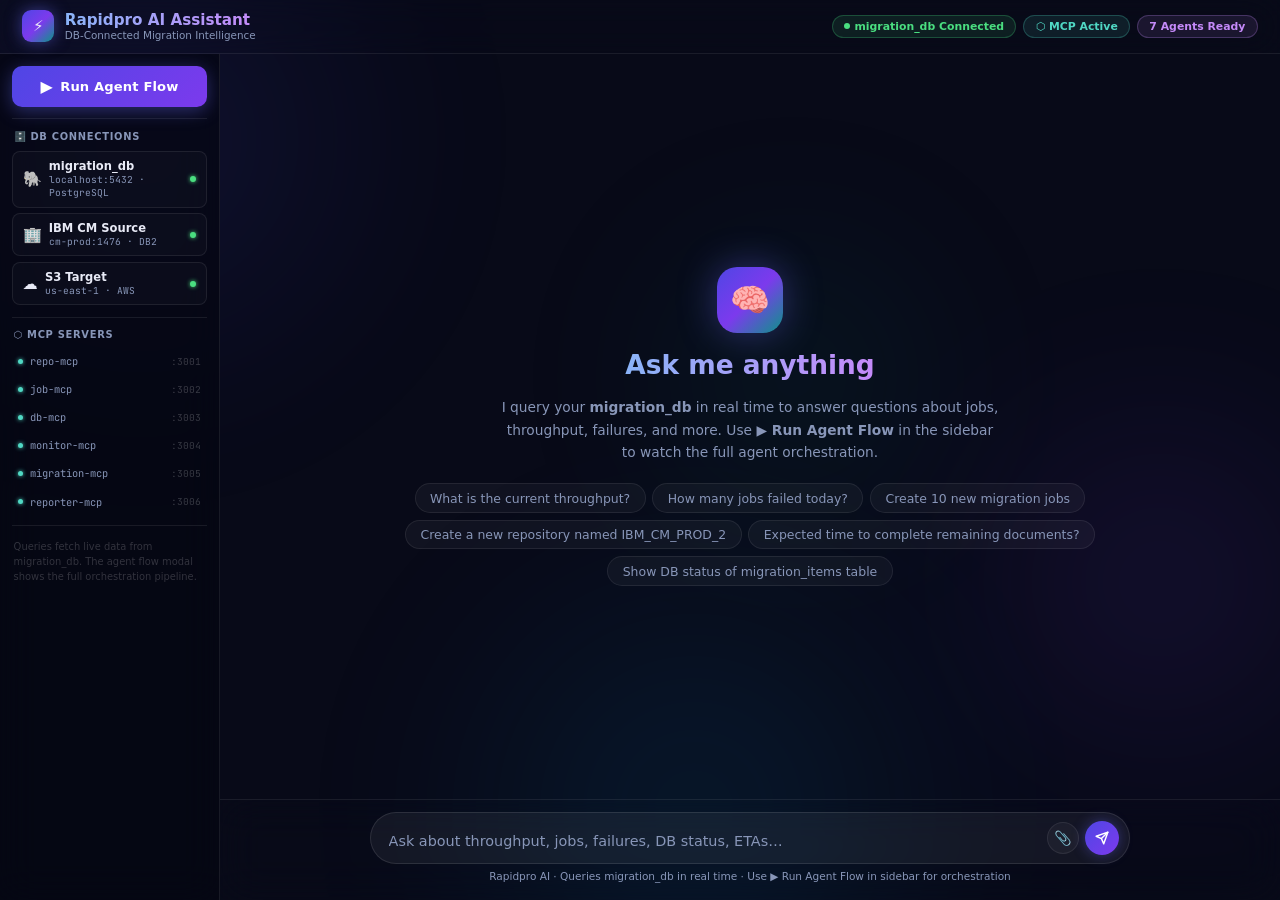
==== index.html @ aeaed46b "Initial commit: Rapidpro AI Agent UI" ====
<!DOCTYPE html>
<html lang="en">
<head>
  <meta charset="UTF-8">
  <meta name="viewport" content="width=device-width, initial-scale=1.0">
  <title>Rapidpro AI — Migration Assistant</title>
  <link rel="stylesheet" href="style.css">
</head>
<body>

<!-- Aurora -->
<div class="aurora">
  <div class="orb o1"></div><div class="orb o2"></div>
  <div class="orb o3"></div><div class="orb o4"></div>
</div>

<!-- ══ AGENT FLOW MODAL ════════════════════════════════════════ -->
<div class="modal-overlay" id="modal">
  <div class="modal">

    <!-- Modal header -->
    <div class="modal-hdr">
      <div class="modal-title">
        <div class="modal-title-gem">🕸️</div>
        Agent Orchestration Flow
        <span style="font-size:.7rem;color:var(--muted);font-weight:400">— Graphical Multi-Agent Execution</span>
      </div>
      <div class="modal-hdr-right">
        <button class="modal-run-btn" id="modal-run-btn" onclick="startAgentFlow()">
          ▶ Start Flow
        </button>
        <button class="modal-close" onclick="closeModal()">✕</button>
      </div>
    </div>

    <!-- Agent status pills -->
    <div class="modal-agents-row" id="agent-pills">
      <div class="agent-pill" id="pill-orchestrator"><div class="agent-pill-dot"></div>🧠 Orchestrator</div>
      <div class="agent-pill" id="pill-discovery"><div class="agent-pill-dot"></div>🔍 Discovery</div>
      <div class="agent-pill" id="pill-mapper"><div class="agent-pill-dot"></div>🗺️ Mapper</div>
      <div class="agent-pill" id="pill-tuning"><div class="agent-pill-dot"></div>⚡ Tuner</div>
      <div class="agent-pill" id="pill-provisioner"><div class="agent-pill-dot"></div>🚀 Provisioner</div>
      <div class="agent-pill" id="pill-watchdog"><div class="agent-pill-dot"></div>🛡️ Watchdog</div>
      <div class="agent-pill" id="pill-reporter"><div class="agent-pill-dot"></div>✉️ Reporter</div>
    </div>

    <!-- Modal body: graph + log -->
    <div class="modal-body">

      <!-- SVG Graph -->
      <div class="flow-graph">
        <svg class="graph-svg" viewBox="0 0 520 360" preserveAspectRatio="xMidYMid meet">
          <defs>
            <pattern id="g" width="22" height="22" patternUnits="userSpaceOnUse">
              <circle cx="11" cy="11" r=".7" fill="rgba(255,255,255,.05)"/>
            </pattern>
          </defs>
          <rect width="520" height="360" fill="url(#g)"/>

          <!-- Edges from center orchestrator (260,175) -->
          <line id="ge-discovery"   class="ge" x1="260" y1="175" x2="130" y2="75"/>
          <line id="ge-mapper"      class="ge" x1="260" y1="175" x2="260" y2="60"/>
          <line id="ge-tuning"      class="ge" x1="260" y1="175" x2="390" y2="75"/>
          <line id="ge-provisioner" class="ge" x1="260" y1="175" x2="420" y2="190"/>
          <line id="ge-watchdog"    class="ge" x1="260" y1="175" x2="355" y2="295"/>
          <line id="ge-reporter"    class="ge" x1="260" y1="175" x2="165" y2="295"/>
          <line id="ge-db"          class="ge" x1="260" y1="175" x2="100"  y2="190"/>

          <!-- Discovery (130,75) -->
          <g id="gn-discovery" class="gn" style="--nc:#14b8a6" transform="translate(130,75)">
            <circle r="32" fill="#0a0c20" stroke="rgba(20,184,166,.3)" stroke-width="1.5"/>
            <text text-anchor="middle" dominant-baseline="middle" y="1" font-size="18">🔍</text>
            <text text-anchor="middle" y="21" font-size="9" fill="rgba(20,184,166,.85)" font-family="'Google Sans'">Discovery</text>
          </g>

          <!-- Mapper (260,60) -->
          <g id="gn-mapper" class="gn" style="--nc:#8b5cf6" transform="translate(260,60)">
            <circle r="32" fill="#0a0c20" stroke="rgba(139,92,246,.3)" stroke-width="1.5"/>
            <text text-anchor="middle" dominant-baseline="middle" y="1" font-size="18">🗺️</text>
            <text text-anchor="middle" y="21" font-size="9" fill="rgba(139,92,246,.85)" font-family="'Google Sans'">Mapper</text>
          </g>

          <!-- Tuner (390,75) -->
          <g id="gn-tuning" class="gn" style="--nc:#f59e0b" transform="translate(390,75)">
            <circle r="32" fill="#0a0c20" stroke="rgba(245,158,11,.3)" stroke-width="1.5"/>
            <text text-anchor="middle" dominant-baseline="middle" y="1" font-size="18">⚡</text>
            <text text-anchor="middle" y="21" font-size="9" fill="rgba(245,158,11,.85)" font-family="'Google Sans'">Tuner</text>
          </g>

          <!-- Provisioner (420,190) -->
          <g id="gn-provisioner" class="gn" style="--nc:#3b82f6" transform="translate(420,190)">
            <circle r="32" fill="#0a0c20" stroke="rgba(59,130,246,.3)" stroke-width="1.5"/>
            <text text-anchor="middle" dominant-baseline="middle" y="1" font-size="18">🚀</text>
            <text text-anchor="middle" y="21" font-size="9" fill="rgba(59,130,246,.85)" font-family="'Google Sans'">Provisioner</text>
          </g>

          <!-- Watchdog (355,295) -->
          <g id="gn-watchdog" class="gn" style="--nc:#ef4444" transform="translate(355,295)">
            <circle r="32" fill="#0a0c20" stroke="rgba(239,68,68,.3)" stroke-width="1.5"/>
            <text text-anchor="middle" dominant-baseline="middle" y="1" font-size="18">🛡️</text>
            <text text-anchor="middle" y="21" font-size="9" fill="rgba(239,68,68,.85)" font-family="'Google Sans'">Watchdog</text>
          </g>

          <!-- Reporter (165,295) -->
          <g id="gn-reporter" class="gn" style="--nc:#10b981" transform="translate(165,295)">
            <circle r="32" fill="#0a0c20" stroke="rgba(16,185,129,.3)" stroke-width="1.5"/>
            <text text-anchor="middle" dominant-baseline="middle" y="1" font-size="18">✉️</text>
            <text text-anchor="middle" y="21" font-size="9" fill="rgba(16,185,129,.85)" font-family="'Google Sans'">Reporter</text>
          </g>

          <!-- DB (100,190) -->
          <g id="gn-db" class="gn" style="--nc:#8ab4f8" transform="translate(100,190)">
            <circle r="32" fill="#0a0c20" stroke="rgba(138,180,248,.3)" stroke-width="1.5"/>
            <text text-anchor="middle" dominant-baseline="middle" y="1" font-size="18">🗄️</text>
            <text text-anchor="middle" y="21" font-size="9" fill="rgba(138,180,248,.85)" font-family="'Google Sans'">DB Agent</text>
          </g>

          <!-- ORCHESTRATOR CENTER (260,175) -->
          <g id="gn-orchestrator" class="gn" style="--nc:#a78bfa" transform="translate(260,175)">
            <circle r="44" fill="#0a0c20" stroke="rgba(167,139,250,.55)" stroke-width="2"/>
            <text text-anchor="middle" dominant-baseline="middle" y="3" font-size="26">🧠</text>
            <text text-anchor="middle" y="30" font-size="9.5" fill="rgba(167,139,250,.9)" font-family="'Google Sans'" font-weight="700">ORCHESTRATOR</text>
          </g>
        </svg>

        <!-- Progress at bottom of graph -->
        <div class="flow-progress-wrap">
          <div class="flow-prog-label">
            <span id="flow-prog-label">Ready — press Start Flow</span>
            <span id="flow-prog-pct" style="color:var(--teal);font-family:var(--mono)">0%</span>
          </div>
          <div class="flow-pb-bg">
            <div class="flow-pb-fill" id="flow-pb"></div>
          </div>
        </div>
      </div>

      <!-- Log Panel -->
      <div class="flow-log">
        <div class="flow-log-hdr">
          <span>⬡ Live Agent Log</span>
          <div class="live-badge"><div class="live-dot"></div>LIVE</div>
        </div>
        <div class="flow-log-body" id="flow-log">
          <div class="le le-system">
            <div class="le-top"><span class="le-agent" style="color:var(--muted)">SYSTEM</span><span class="le-type">info</span></div>
            <div class="le-msg">Agent flow is ready. Press <strong>▶ Start Flow</strong> to begin the orchestration simulation.</div>
          </div>
        </div>
      </div>

    </div><!-- /modal-body -->
  </div><!-- /modal -->
</div><!-- /modal-overlay -->

<!-- ══ MAIN SHELL ═══════════════════════════════════════════════ -->
<div class="shell">

  <!-- Header -->
  <header class="header">
    <div class="brand">
      <div class="brand-gem">⚡</div>
      <div>
        <div class="brand-name">Rapidpro AI Assistant</div>
        <div class="brand-sub">DB-Connected Migration Intelligence</div>
      </div>
    </div>
    <div class="hd-right">
      <div class="badge b-green"><div class="dot"></div>migration_db Connected</div>
      <div class="badge b-teal">⬡ MCP Active</div>
      <div class="badge b-purple">7 Agents Ready</div>
    </div>
  </header>

  <!-- Workspace -->
  <div class="workspace">

    <!-- ── SIDEBAR ──────────────────────────────────────────── -->
    <aside class="sidebar">

      <!-- ▶ Run Agent Flow — main CTA -->
      <button class="run-btn" onclick="openModal()">
        <span class="run-btn-icon">▶</span> Run Agent Flow
      </button>

      <hr class="sb-div">

      <!-- DB Connections -->
      <div class="sb-label">🗄️ DB Connections</div>
      <div class="db-conn-list">
        <div class="db-conn">
          <span class="db-conn-icon">🐘</span>
          <div class="db-conn-info">
            <div class="db-conn-name">migration_db</div>
            <div class="db-conn-host">localhost:5432 · PostgreSQL</div>
          </div>
          <div class="conn-dot ok"></div>
        </div>
        <div class="db-conn">
          <span class="db-conn-icon">🏢</span>
          <div class="db-conn-info">
            <div class="db-conn-name">IBM CM Source</div>
            <div class="db-conn-host">cm-prod:1476 · DB2</div>
          </div>
          <div class="conn-dot ok"></div>
        </div>
        <div class="db-conn">
          <span class="db-conn-icon">☁️</span>
          <div class="db-conn-info">
            <div class="db-conn-name">S3 Target</div>
            <div class="db-conn-host">us-east-1 · AWS</div>
          </div>
          <div class="conn-dot ok"></div>
        </div>
      </div>

      <hr class="sb-div">

      <!-- MCP Servers -->
      <div class="sb-label">⬡ MCP Servers</div>
      <div class="mcp-list">
        <div class="mcp-entry"><div class="mcp-entry-dot active"></div><span class="mcp-entry-name">repo-mcp</span><span class="mcp-entry-port">:3001</span></div>
        <div class="mcp-entry"><div class="mcp-entry-dot active"></div><span class="mcp-entry-name">job-mcp</span><span class="mcp-entry-port">:3002</span></div>
        <div class="mcp-entry"><div class="mcp-entry-dot active"></div><span class="mcp-entry-name">db-mcp</span><span class="mcp-entry-port">:3003</span></div>
        <div class="mcp-entry"><div class="mcp-entry-dot active"></div><span class="mcp-entry-name">monitor-mcp</span><span class="mcp-entry-port">:3004</span></div>
        <div class="mcp-entry"><div class="mcp-entry-dot active"></div><span class="mcp-entry-name">migration-mcp</span><span class="mcp-entry-port">:3005</span></div>
        <div class="mcp-entry"><div class="mcp-entry-dot active"></div><span class="mcp-entry-name">reporter-mcp</span><span class="mcp-entry-port">:3006</span></div>
      </div>

      <hr class="sb-div">
      <div class="sb-note">Queries fetch live data from migration_db. The agent flow modal shows the full orchestration pipeline.</div>

    </aside>

    <!-- ── CHAT AREA ─────────────────────────────────────────── -->
    <div class="chat-area">
      <div class="chat-window" id="cw">

        <!-- Welcome state -->
        <div class="welcome" id="welcome">
          <div class="w-gem">🧠</div>
          <div class="w-title">Ask me anything</div>
          <div class="w-sub">
            I query your <strong>migration_db</strong> in real time to answer questions about jobs, throughput, failures, and more.
            Use <strong>▶ Run Agent Flow</strong> in the sidebar to watch the full agent orchestration.
          </div>
          <div class="chips">
            <div class="chip" onclick="useChip(this)">What is the current throughput?</div>
            <div class="chip" onclick="useChip(this)">How many jobs failed today?</div>
            <div class="chip" onclick="useChip(this)">Create 10 new migration jobs</div>
            <div class="chip" onclick="useChip(this)">Create a new repository named IBM_CM_PROD_2</div>
            <div class="chip" onclick="useChip(this)">Expected time to complete remaining documents?</div>
            <div class="chip" onclick="useChip(this)">Show DB status of migration_items table</div>
          </div>
        </div>

      </div><!-- /chat-window -->

      <!-- Input -->
      <div class="input-wrap">
        <div id="fprow" style="max-width:760px;margin:0 auto .35rem;display:none">
          <span class="file-pill" id="fpill">📎 <span id="fpname"></span></span>
        </div>
        <div class="input-bar">
          <textarea class="pinput" id="pinput" rows="1"
            placeholder="Ask about throughput, jobs, failures, DB status, ETAs…"
            onkeydown="hkey(event)" oninput="resize(this)"></textarea>
          <div class="iact">
            <label class="up-btn" title="Upload schema file">📎
              <input type="file" id="fup" accept=".csv,.json,.xlsx" onchange="hfile(event)">
            </label>
            <button class="send-btn" id="sbtn" onclick="doSend()">
              <svg width="14" height="14" viewBox="0 0 24 24" fill="none" stroke="currentColor" stroke-width="2.5" stroke-linecap="round" stroke-linejoin="round">
                <line x1="22" y1="2" x2="11" y2="13"/><polygon points="22 2 15 22 11 13 2 9 22 2"/>
              </svg>
            </button>
          </div>
        </div>
        <div class="input-hint">Rapidpro AI · Queries migration_db in real time · Use ▶ Run Agent Flow in sidebar for orchestration</div>
      </div>
    </div>

  </div><!-- /workspace -->
</div><!-- /shell -->

<!-- ══════════════════════════════════════════════════════════
     JAVASCRIPT
══════════════════════════════════════════════════════════ -->
<script>
// ── State ─────────────────────────────────────────────────────
let busy = false;
let flowRunning = false;

// ── Utilities ─────────────────────────────────────────────────
const D = ms => new Promise(r => setTimeout(r, ms));
const ts = () => new Date().toLocaleTimeString('en-GB');
const esc = s => String(s).replace(/&/g,'&amp;').replace(/</g,'&lt;').replace(/>/g,'&gt;');
const cw = () => document.getElementById('cw');
function resize(el){ el.style.height='auto'; el.style.height=Math.min(el.scrollHeight,130)+'px'; }
function scrollDown(){ cw().scrollTop = cw().scrollHeight; }
function scrollLog(){ const l=document.getElementById('flow-log'); l.scrollTop=l.scrollHeight; }
function useChip(el){ document.getElementById('pinput').value=el.textContent.trim(); resize(document.getElementById('pinput')); document.getElementById('pinput').focus(); }
function hkey(e){ if(e.key==='Enter'&&!e.shiftKey){ e.preventDefault(); doSend(); } }
function hfile(e){ const f=e.target.files[0]; if(!f) return; document.getElementById('fpname').textContent=f.name; document.getElementById('fprow').style.display='block'; }
function hideWelcome(){ const w=document.getElementById('welcome'); if(w) w.remove(); }

// ── Modal Open / Close ─────────────────────────────────────────
function openModal(){
  document.getElementById('modal').classList.add('open');
}
function closeModal(){
  document.getElementById('modal').classList.remove('open');
}
// Close on backdrop click
document.getElementById('modal').addEventListener('click', function(e){
  if(e.target === this) closeModal();
});

// ── Chat message helpers ──────────────────────────────────────
function addUser(text){
  hideWelcome();
  const el=document.createElement('div');
  el.className='msg-row user';
  el.innerHTML=`<div class="msg-bubble">${esc(text)}</div>`;
  cw().appendChild(el); scrollDown();
}
function showTyping(){
  const el=document.createElement('div'); el.className='msg-row agent'; el.id='typing';
  el.innerHTML=`<div class="msg-avatar">🧠</div><div class="msg-bubble"><div class="dots"><span></span><span></span><span></span></div></div>`;
  cw().appendChild(el); scrollDown();
}
function removeTyping(){ const t=document.getElementById('typing'); if(t) t.remove(); }
function addAgent(avatar, html){
  removeTyping();
  const el=document.createElement('div'); el.className='msg-row agent';
  el.innerHTML=`<div class="msg-avatar">${avatar}</div><div class="msg-bubble" style="max-width:82%">${html}</div>`;
  cw().appendChild(el); scrollDown(); return el;
}

// ── DB Query Card builder ─────────────────────────────────────
function dbCard({ db, sql, rowsTag, resultHTML }){
  return `
  <div class="db-card">
    <div class="db-card-hdr">
      <span class="db-icon">🗄️</span>
      <span class="db-name">${esc(db)}</span>
      <span class="db-pill conn">● Connected</span>
      <span class="db-latency">⏱ ${8+Math.floor(Math.random()*18)}ms</span>
      <span class="db-pill ok" style="margin-left:.3rem">✔ ${rowsTag}</span>
    </div>
    <div class="db-query-block">${sql}</div>
    <div class="db-result-block">${resultHTML}</div>
  </div>`;
}

// ── Mock DB Responses ─────────────────────────────────────────

async function resp_throughput(){
  await D(300);
  const sql = `<span class="kw">SELECT</span> current_throughput, peak_throughput, avg_throughput,
  threads, batch_size, active_vms
<span class="kw">FROM</span> <span class="tbl">job_metrics</span>
<span class="kw">WHERE</span> snapshot_time = <span class="val">DATE_TRUNC('hour', NOW())</span>
<span class="kw">ORDER BY</span> snapshot_time <span class="kw">DESC LIMIT</span> <span class="val">1</span>;`;

  const result = `<div class="rt">
    <div class="rr"><span class="rl">current_throughput</span><span class="rv ok">4,150 docs/sec</span></div>
    <div class="rr"><span class="rl">peak_throughput</span><span class="rv">5,820 docs/sec</span></div>
    <div class="rr"><span class="rl">avg_throughput (7d)</span><span class="rv">3,940 docs/sec</span></div>
    <div class="rr"><span class="rl">batch_size</span><span class="rv">75,000 (auto-tuned)</span></div>
    <div class="rr"><span class="rl">threads</span><span class="rv">8</span></div>
    <div class="rr"><span class="rl">active_vms</span><span class="rv ok">4</span></div>
  </div>`;
  return `<p>Fetched from <strong>job_metrics</strong> table in <strong>migration_db</strong>:</p>
  ${dbCard({ db:'migration_db @ localhost:5432', sql, rowsTag:'1 row', resultHTML:result })}
  <p style="margin-top:.5rem;color:var(--muted);font-size:.82rem">Current throughput is running <strong style="color:var(--teal)">+8% above yesterday's average</strong>. All 4 VMs are at peak efficiency.</p>`;
}

async function resp_failed(){
  await D(300);
  const sql = `<span class="kw">SELECT</span> job_id, status, error_type, failed_at, vm_node
<span class="kw">FROM</span> <span class="tbl">migration_jobs</span>
<span class="kw">WHERE</span> status = <span class="val">'FAILED'</span>
  <span class="kw">AND</span> DATE(failed_at) = <span class="val">CURRENT_DATE</span>
<span class="kw">ORDER BY</span> failed_at <span class="kw">DESC</span>;`;

  const rows = [
    ['JOB-034','FAILED','Timeout','10:14:22','VM-2'],
    ['JOB-027','FAILED','Deadlock','08:52:10','VM-3'],
    ['JOB-041','FAILED','OOM','07:30:45','VM-1'],
    ['JOB-018','FAILED','NullRef','06:11:03','VM-4'],
  ];
  const table = `<table style="width:100%;font-size:.72rem;border-collapse:collapse;font-family:var(--mono)">
    <tr style="color:var(--muted);border-bottom:1px solid rgba(255,255,255,.06)">
      <td style="padding:.22rem .3rem">job_id</td><td>error_type</td><td>failed_at</td><td>vm_node</td>
    </tr>
    ${rows.map(([id,s,e,t,v])=>`<tr style="border-bottom:1px solid rgba(255,255,255,.04)">
      <td style="padding:.22rem .3rem;color:var(--pink)">${id}</td>
      <td style="color:var(--yellow)">${e}</td>
      <td style="color:var(--muted)">${t}</td>
      <td style="color:var(--blue)">${v}</td>
    </tr>`).join('')}
  </table>
  <button class="act-btn" onclick="alert('retry_failed_jobs() → job-mcp:3002 dispatched!')">⟳ Retry All Failed Jobs</button>`;

  return `<p>Queried <strong>migration_jobs</strong> for today's failures:</p>
  ${dbCard({ db:'migration_db @ localhost:5432', sql, rowsTag:'4 rows', resultHTML:table })}`;
}

async function resp_createJobs(count){
  await D(400);
  const sql = `<span class="kw">INSERT INTO</span> <span class="tbl">migration_jobs</span>
  (job_name, batch_size, thread_count, status, created_at)
<span class="kw">SELECT</span>
  <span class="val">'BATCH_JOB_' || generate_series(43, ${42+count})</span>,
  <span class="val">75000</span>, <span class="val">8</span>, <span class="val">'QUEUED'</span>, <span class="val">NOW()</span>
<span class="kw">RETURNING</span> job_id, status;`;

  const ids = Array.from({length:count},(_,i)=>`JOB-${String(43+i).padStart(3,'0')}`);
  const result = `<div class="rt" style="margin-bottom:.4rem">
    <div class="rr"><span class="rl">rows inserted</span><span class="rv ok">${count}</span></div>
    <div class="rr"><span class="rl">batch_size</span><span class="rv">75,000</span></div>
    <div class="rr"><span class="rl">thread_count</span><span class="rv">8</span></div>
    <div class="rr"><span class="rl">status</span><span class="rv ok">QUEUED</span></div>
  </div>
  <div style="font-size:.68rem;color:var(--muted);margin-bottom:.3rem">Created Job IDs:</div>
  <div class="jgrid">${ids.map(id=>`<div class="jchip">${id}</div>`).join('')}</div>`;

  return `<p><strong>${count} jobs</strong> inserted into <strong>migration_jobs</strong>:</p>
  ${dbCard({ db:'migration_db @ localhost:5432', sql, rowsTag:`${count} rows inserted`, resultHTML:result })}`;
}

async function resp_createRepo(name){
  await D(400);
  const sql = `<span class="kw">INSERT INTO</span> <span class="tbl">repositories</span>
  (repo_name, repo_type, region, connection_status, created_at)
<span class="kw">VALUES</span> (
  <span class="val">'${esc(name)}'</span>, <span class="val">'IBM_CM'</span>,
  <span class="val">'us-east-1'</span>, <span class="val">'CONNECTED'</span>, <span class="val">NOW()</span>
)
<span class="kw">RETURNING</span> repo_id, repo_name, connection_status;`;

  const result = `<div class="rt">
    <div class="rr"><span class="rl">repo_id</span><span class="rv ok">REPO-003</span></div>
    <div class="rr"><span class="rl">repo_name</span><span class="rv">${esc(name)}</span></div>
    <div class="rr"><span class="rl">repo_type</span><span class="rv">IBM Content Manager</span></div>
    <div class="rr"><span class="rl">region</span><span class="rv">us-east-1</span></div>
    <div class="rr"><span class="rl">connection_status</span><span class="rv ok">CONNECTED ✔</span></div>
    <div class="rr"><span class="rl">latency</span><span class="rv ok">9ms</span></div>
  </div>`;

  return `<p>Repository <strong>${esc(name)}</strong> created in <strong>repositories</strong> table:</p>
  ${dbCard({ db:'migration_db @ localhost:5432', sql, rowsTag:'1 row inserted', resultHTML:result })}`;
}

async function resp_eta(){
  await D(300);
  const sql = `<span class="kw">SELECT</span>
  total_docs, completed_docs,
  (total_docs - completed_docs) AS remaining_docs,
  ROUND((completed_docs::NUMERIC / total_docs) * 100, 1) AS pct_done,
  current_throughput,
  ROUND((total_docs - completed_docs) / current_throughput / 60.0, 1) AS eta_minutes
<span class="kw">FROM</span> <span class="tbl">migration_summary</span>
<span class="kw">WHERE</span> run_date = <span class="val">CURRENT_DATE</span>;`;

  const pct = 60.7;
  const result = `<div class="rt" style="margin-bottom:.5rem">
    <div class="rr"><span class="rl">total_docs</span><span class="rv">350,000</span></div>
    <div class="rr"><span class="rl">completed_docs</span><span class="rv ok">212,450</span></div>
    <div class="rr"><span class="rl">remaining_docs</span><span class="rv mid">137,550</span></div>
    <div class="rr"><span class="rl">pct_done</span><span class="rv ok">${pct}%</span></div>
    <div class="rr"><span class="rl">current_throughput</span><span class="rv ok">4,150 docs/sec</span></div>
    <div class="rr"><span class="rl">eta_minutes</span><span class="rv ok">~33.7 min</span></div>
  </div>
  <div style="font-size:.7rem;color:var(--muted);margin-bottom:.3rem">Progress — ${pct}%</div>
  <div class="pb-bg"><div class="pb-fill" style="width:${pct}%"></div></div>`;

  return `<p>ETA calculated directly from <strong>migration_summary</strong>:</p>
  ${dbCard({ db:'migration_db @ localhost:5432', sql, rowsTag:'1 row', resultHTML:result })}
  <p style="margin-top:.5rem;color:var(--muted);font-size:.82rem">At current throughput of <strong style="color:var(--teal)">4,150 docs/sec</strong>, remaining <strong>137,550 documents</strong> will complete in approximately <strong style="color:var(--teal)">~34 minutes</strong>.</p>`;
}

async function resp_dbStatus(){
  await D(350);
  const sql = `<span class="kw">SELECT</span>
  relname AS table_name,
  n_live_tup AS total_rows,
  pg_size_pretty(pg_total_relation_size(relid)) AS table_size,
  idx_scan AS index_scans,
  n_dead_tup AS dead_rows
<span class="kw">FROM</span> <span class="tbl">pg_stat_user_tables</span>
<span class="kw">WHERE</span> relname = <span class="val">'migration_items'</span>;

<span class="cmt">-- Row lock status</span>
<span class="kw">SELECT</span> COUNT(*) AS locked_rows <span class="kw">FROM</span> <span class="tbl">pg_locks</span>
<span class="kw">WHERE</span> relation = <span class="val">'migration_items'</span>::regclass;`;

  const result = `<div class="rt">
    <div class="rr"><span class="rl">table_name</span><span class="rv">migration_items</span></div>
    <div class="rr"><span class="rl">total_rows</span><span class="rv">350,000</span></div>
    <div class="rr"><span class="rl">table_size</span><span class="rv">28.4 GB</span></div>
    <div class="rr"><span class="rl">index_scans</span><span class="rv ok">2,841,300</span></div>
    <div class="rr"><span class="rl">dead_rows</span><span class="rv ok">0 (vacuum healthy)</span></div>
    <div class="rr"><span class="rl">locked_rows</span><span class="rv ok">0 (no active locks)</span></div>
    <div class="rr"><span class="rl">query_latency</span><span class="rv ok">12ms</span></div>
  </div>`;

  return `<p>DB health check on <strong>migration_items</strong>:</p>
  ${dbCard({ db:'migration_db @ localhost:5432 (PostgreSQL 15.2)', sql, rowsTag:'1 row', resultHTML:result })}
  <p style="margin-top:.5rem;color:var(--muted);font-size:.82rem">Table is healthy — no row locks, no dead tuples, and vacuum is current.</p>`;
}

// ── Intent router ─────────────────────────────────────────────
async function route(text){
  const t = text.toLowerCase();
  if(t.includes('throughput')||t.includes('speed')||t.includes('performance'))
    return { avatar:'📊', html: await resp_throughput() };
  if(t.includes('fail')||t.includes('error')||(t.includes('how many')&&t.includes('job')))
    return { avatar:'⚙️', html: await resp_failed() };
  if((t.includes('create')||t.includes('make'))&&(t.includes('job')))
    return { avatar:'⚙️', html: await resp_createJobs(parseInt(text.match(/\d+/)?.[0])||5) };
  if((t.includes('create')||t.includes('new'))&&t.includes('repo'))
    return { avatar:'🗂️', html: await resp_createRepo(text.match(/["']([^"']+)["']/)?.[1]||'IBM_CM_PROD_2') };
  if(t.includes('time')||t.includes('eta')||t.includes('remain')||t.includes('complet')||t.includes('expect'))
    return { avatar:'⏱️', html: await resp_eta() };
  if(t.includes('db')||t.includes('database')||t.includes('table')||t.includes('sql')||t.includes('status'))
    return { avatar:'🗄️', html: await resp_dbStatus() };
  // Default
  return { avatar:'🧠', html:`<p>I can answer questions by querying <strong>migration_db</strong> directly. Try:</p>
    <div style="margin-top:.5rem;display:flex;flex-direction:column;gap:.25rem;font-size:.82rem">
      <div>• <span style="color:var(--blue)">throughput / speed</span> — live performance metrics</div>
      <div>• <span style="color:var(--yellow)">failed jobs / errors</span> — today's failure report</div>
      <div>• <span style="color:var(--teal)">create 10 jobs</span> — insert into migration_jobs table</div>
      <div>• <span style="color:var(--purple)">create new repository</span> — register in repositories table</div>
      <div>• <span style="color:var(--pink)">expected time / ETA</span> — completion estimate</div>
      <div>• <span style="color:var(--green)">DB status / table</span> — pg_stat health check</div>
    </div>
    <p style="margin-top:.6rem;color:var(--muted);font-size:.8rem">Use <strong>▶ Run Agent Flow</strong> in the sidebar to launch the full visual orchestration pipeline.</p>` };
}

// ── Main send ─────────────────────────────────────────────────
async function doSend(){
  if(busy) return;
  const inp = document.getElementById('pinput');
  const text = inp.value.trim(); if(!text) return;
  busy = true;
  document.getElementById('sbtn').disabled = true;
  inp.value = ''; resize(inp);
  document.getElementById('fprow').style.display = 'none';
  addUser(text);
  showTyping();
  await D(600);
  const r = await route(text);
  addAgent(r.avatar, r.html);
  busy = false;
  document.getElementById('sbtn').disabled = false;
}

// ══════════════════════════════════════════════════════════════
// AGENT FLOW MODAL ENGINE
// ══════════════════════════════════════════════════════════════

const AGENTS = [
  {id:'orchestrator', name:'Orchestrator', icon:'🧠', color:'rgba(167,139,250,.7)'},
  {id:'discovery',    name:'Discovery',    icon:'🔍', color:'rgba(20,184,166,.7)'},
  {id:'mapper',       name:'Mapper',       icon:'🗺️', color:'rgba(139,92,246,.7)'},
  {id:'tuning',       name:'Tuner',        icon:'⚡', color:'rgba(245,158,11,.7)'},
  {id:'provisioner',  name:'Provisioner',  icon:'🚀', color:'rgba(59,130,246,.7)'},
  {id:'watchdog',     name:'Watchdog',     icon:'🛡️', color:'rgba(239,68,68,.7)'},
  {id:'reporter',     name:'Reporter',     icon:'✉️', color:'rgba(16,185,129,.7)'},
  {id:'db',           name:'DB Agent',     icon:'🗄️', color:'rgba(138,180,248,.7)'},
];

function setPill(id, state){
  const el = document.getElementById(`pill-${id}`);
  if(!el) return;
  el.className = `agent-pill ${state}`;
}

function activateNode(id, ms=4000){
  const n = document.getElementById(`gn-${id}`);
  const e = document.getElementById(`ge-${id}`);
  const ag = AGENTS.find(a=>a.id===id);
  if(n) n.classList.add('active');
  if(e){ e.classList.add('active'); e.style.stroke = ag?.color||'rgba(167,139,250,.7)'; }
  setTimeout(()=>{
    if(n) n.classList.remove('active');
    if(e){ e.classList.remove('active'); e.style.stroke=''; }
  }, ms);
}

function addLog(agentId, type, message){
  const ag = AGENTS.find(a=>a.id===agentId)||{name:'System',icon:'⬡',color:'var(--muted)'};
  const typeLabels = { thought:'💭 Thought', action:'⚡ Action', obs:'👁 Observation', alert:'🚨 Alert', system:'ℹ System', success:'✔ Success' };
  const el = document.createElement('div');
  el.className = `le le-${type}`;
  el.innerHTML = `
    <div class="le-top">
      <span class="le-agent" style="color:${ag.color||'var(--muted)'}">${ag.icon} ${ag.name}</span>
      <span class="le-type">${typeLabels[type]||type}</span>
      <span class="le-ts">${ts()}</span>
    </div>
    <div class="le-msg">${esc(message)}</div>`;
  document.getElementById('flow-log').appendChild(el);
  scrollLog();
}

function setFlowProgress(pct, label){
  document.getElementById('flow-pb').style.width = pct+'%';
  document.getElementById('flow-prog-pct').textContent = pct+'%';
  document.getElementById('flow-prog-label').textContent = label;
}

function resetFlowUI(){
  document.getElementById('flow-log').innerHTML='<div class="le le-system"><div class="le-top"><span class="le-agent" style="color:var(--muted)">⬡ SYSTEM</span><span class="le-type">info</span></div><div class="le-msg">Flow reset. Press ▶ Start Flow to begin.</div></div>';
  AGENTS.forEach(a=>{ setPill(a.id,''); });
  document.querySelectorAll('.ge').forEach(e=>{ e.classList.remove('active'); e.style.stroke=''; });
  document.querySelectorAll('.gn').forEach(n=>{ n.classList.remove('active'); });
  setFlowProgress(0,'Ready — press Start Flow');
}

async function startAgentFlow(){
  if(flowRunning) return;
  flowRunning = true;
  const btn = document.getElementById('modal-run-btn');
  btn.disabled = true; btn.textContent = '⟳ Running…';

  // Clear log
  document.getElementById('flow-log').innerHTML='';

  // Phase 0 - Orchestrator
  setPill('orchestrator','planning');
  activateNode('orchestrator',20000);
  setFlowProgress(5,'Phase 1/6 — Orchestrator Planning');
  addLog('orchestrator','system','Rapidpro Agent Flow started. Decomposing migration goal into 6 pipeline stages.');
  await D(800);
  addLog('orchestrator','thought','Scanning prompt. Source: IBM CM · Target: AWS S3 · Items: 350,000. Building DAG execution plan.');
  await D(1000);
  setPill('orchestrator','executing');
  addLog('orchestrator','action','Dispatching to specialized agents via MCP gateway. Sequence: Discovery → Mapper → Tuner → Provisioner → Watchdog → Reporter.');
  await D(800);

  // Phase 1 - Discovery + DB
  setFlowProgress(18,'Phase 2/6 — Schema Discovery');
  setPill('discovery','planning'); setPill('db','planning');
  activateNode('discovery',5000); activateNode('db',4000);
  await D(700);
  setPill('discovery','executing'); setPill('db','executing');
  addLog('discovery','thought','Connecting to IBM CM source repository via discoverserver microservice.');
  await D(800);
  addLog('db','action','SQL: SELECT * FROM cm_document_classes WHERE active=true; → 6 classes returned.');
  await D(700);
  addLog('discovery','obs','Fetched 6 document classes, 350,000 total items. Connection latency: 14ms. Schema validated.');
  setPill('discovery','completed'); setPill('db','completed');
  await D(600);

  // Phase 2 - Mapper
  setFlowProgress(34,'Phase 3/6 — Attribute Mapping');
  setPill('mapper','planning'); activateNode('mapper',5000);
  await D(600);
  setPill('mapper','executing');
  addLog('mapper','thought','Comparing IBM CM source fields against AWS S3 target schema. Using LLM semantic alignment.');
  await D(900);
  addLog('mapper','action','Mapping: item_id→s3_object_key, creator_name→author, creation_date→migrated_at, document_class→doc_category, content_blob→storage_uri, retention_code→retention_period_yrs');
  await D(700);
  addLog('mapper','obs','100% coverage achieved. 6/6 fields mapped. Config written to config-service via repo-mcp:3001.');
  setPill('mapper','completed');

  // Phase 3 - Tuner
  setFlowProgress(50,'Phase 4/6 — Performance Tuning');
  setPill('tuning','planning'); activateNode('tuning',5000);
  await D(600);
  setPill('tuning','executing');
  addLog('tuning','thought','Querying migration_db for historical throughput benchmarks and target API limits.');
  await D(800);
  addLog('db','action','SQL: SELECT AVG(throughput), MAX(throughput) FROM job_metrics WHERE week=CURRENT_WEEK; → avg=3940, max=5820');
  await D(700);
  addLog('tuning','action','Auto-scaling: BatchSize 50,000 → 75,000. ThreadCount 4 → 8. Expected gain: +42% throughput.');
  await D(600);
  addLog('tuning','obs','Tuned parameters written to migrationsetservice config. Validated against S3 write limits (10k req/s). ✔');
  setPill('tuning','completed');

  // Phase 4 - Provisioner
  setFlowProgress(65,'Phase 5/6 — VM Provisioning & Execution');
  setPill('provisioner','planning'); activateNode('provisioner',6000);
  await D(600);
  setPill('provisioner','executing');
  addLog('provisioner','thought','Provisioning 4 parallel Worker VMs in AWS us-east-1 subnet.');
  await D(800);
  addLog('provisioner','action','Deploying Docker containers to VM-1, VM-2, VM-3, VM-4. Starting batch ingestion workers.');
  await D(1000);
  addLog('provisioner','obs','All 4 VMs online. Heartbeat confirmed. Batch pipeline running at 4,150 docs/sec.');
  setPill('provisioner','completed');

  // Phase 5 - Watchdog (with deadlock)
  setFlowProgress(78,'Phase 5/6 — Watchdog Monitoring');
  setPill('watchdog','planning'); activateNode('watchdog',10000);
  await D(600);
  setPill('watchdog','executing');
  addLog('watchdog','thought','Attaching telemetry stream to all 4 VMs. Monitoring for row-level locks, OOM, and network timeouts.');
  await D(1200);
  addLog('watchdog','alert','CRITICAL: Row-level deadlock on VM-3 at chunk #1845. Transaction lock blocking ingestion. Throughput dropped 75%.');
  setPill('watchdog','error');
  await D(1000);
  addLog('watchdog','action','Self-healing protocol: (1) Pause chunk #1845 ingestion. (2) Rollback to last checkpoint. (3) Hot-reboot VM-3 container.');
  await D(1500);
  addLog('watchdog','obs','VM-3 recovered in 15 seconds. Zero data loss. Ingestion resumed. All VMs active. Throughput restored.');
  setPill('watchdog','completed');

  // Phase 6 - Reporter
  setFlowProgress(92,'Phase 6/6 — Client Report Generation');
  setPill('reporter','planning'); activateNode('reporter',5000);
  await D(600);
  setPill('reporter','executing');
  addLog('reporter','thought','Compiling final migration statistics from migration_db for daily client digest.');
  await D(800);
  addLog('db','action','SQL: SELECT SUM(migrated), AVG(throughput), COUNT(*) FROM job_metrics WHERE run_date=CURRENT_DATE;');
  await D(600);
  addLog('reporter','action','Generating HTML email report: 350,000 docs migrated, 4,150 avg docs/sec, 1 deadlock auto-healed.');
  await D(700);
  addLog('reporter','obs','Email draft ready for client-ops@clientorg.com. Dispatching via reporter-mcp:3006 → gateway mailer.');
  setPill('reporter','completed');

  // Done
  setFlowProgress(100,'✔ All 6 Phases Complete — 350,000 documents migrated');
  setPill('orchestrator','completed');
  addLog('orchestrator','success','Migration pipeline complete. All 7 agents finished. VMs de-provisioned. Client report sent. ✔');

  btn.disabled = false;
  btn.innerHTML = '↺ Run Again';
  btn.onclick = ()=>{ resetFlowUI(); flowRunning=false; btn.innerHTML='▶ Start Flow'; btn.onclick=startAgentFlow; };
  flowRunning = false;
}
</script>
</body>
</html>
---- style.css ----
/* ================================================================
   RAPIDPRO AI — DB-Connected Chatbot + Agent Flow Sidebar
================================================================ */
@import url('https://fonts.googleapis.com/css2?family=Google+Sans:wght@300;400;500;600;700&family=JetBrains+Mono:wght@400;500;700&display=swap');

:root {
  --bg:       #080a18;
  --surf:     rgba(255,255,255,0.04);
  --surf2:    rgba(255,255,255,0.07);
  --border:   rgba(255,255,255,0.08);
  --blue:     #8ab4f8;
  --purple:   #c58af9;
  --teal:     #50d8c4;
  --pink:     #f28b82;
  --yellow:   #fdd663;
  --green:    #4ade80;
  --orange:   #fb923c;
  --text:     #e8eaf6;
  --muted:    #8896b8;
  --font:     'Google Sans', system-ui, sans-serif;
  --mono:     'JetBrains Mono', monospace;
}

*,*::before,*::after { box-sizing:border-box; margin:0; padding:0; }
body {
  font-family: var(--font);
  background: var(--bg);
  color: var(--text);
  height: 100vh;
  overflow: hidden;
  display: flex;
  flex-direction: column;
}

/* ── Aurora ─────────────────────────────────────────────────── */
.aurora { position:fixed; inset:0; z-index:0; pointer-events:none; overflow:hidden; }
.orb { position:absolute; border-radius:50%; filter:blur(90px); opacity:0.14; animation:drift linear infinite; }
.o1 { width:600px; height:600px; background:radial-gradient(circle,#4f46e5,transparent 70%); top:-160px; left:-160px; animation-duration:22s; }
.o2 { width:480px; height:480px; background:radial-gradient(circle,#7c3aed,transparent 70%); top:38%; right:-120px; animation-duration:27s; animation-delay:-9s; }
.o3 { width:620px; height:620px; background:radial-gradient(circle,#0284c7,transparent 70%); bottom:-220px; left:30%; animation-duration:30s; animation-delay:-15s; }
.o4 { width:360px; height:360px; background:radial-gradient(circle,#0d9488,transparent 70%); top:22%; left:48%; animation-duration:24s; animation-delay:-6s; }
@keyframes drift {
  0%   { transform:translate(0,0) scale(1); }
  33%  { transform:translate(36px,-28px) scale(1.06); }
  66%  { transform:translate(-22px,44px) scale(0.94); }
  100% { transform:translate(0,0) scale(1); }
}

/* ── Shell ───────────────────────────────────────────────────── */
.shell { position:relative; z-index:1; display:flex; flex-direction:column; height:100vh; }

/* ── Header ─────────────────────────────────────────────────── */
.header {
  display:flex; align-items:center; justify-content:space-between;
  padding:.65rem 1.4rem;
  backdrop-filter:blur(20px);
  border-bottom:1px solid var(--border);
  flex-shrink:0; z-index:30;
}
.brand { display:flex; align-items:center; gap:.65rem; }
.brand-gem {
  width:32px; height:32px; border-radius:9px;
  background:linear-gradient(135deg,#4f46e5,#7c3aed,#0d9488);
  display:flex; align-items:center; justify-content:center; font-size:.95rem;
  box-shadow:0 0 16px rgba(99,102,241,.5);
  animation:gg 3s ease-in-out infinite;
}
@keyframes gg {
  0%,100% { box-shadow:0 0 16px rgba(99,102,241,.45); }
  50%      { box-shadow:0 0 30px rgba(124,58,237,.75),0 0 50px rgba(13,148,136,.25); }
}
.brand-name {
  font-size:.95rem; font-weight:700;
  background:linear-gradient(90deg,var(--blue),var(--purple),var(--teal));
  background-size:200%; -webkit-background-clip:text; -webkit-text-fill-color:transparent;
  animation:gs 4s ease infinite;
}
@keyframes gs { 0%{background-position:0%} 50%{background-position:100%} 100%{background-position:0%} }
.brand-sub { font-size:.65rem; color:var(--muted); }
.hd-right { display:flex; align-items:center; gap:.45rem; }
.badge {
  padding:.24rem .7rem; border-radius:9999px;
  font-size:.68rem; font-weight:600; border:1px solid;
  display:flex; align-items:center; gap:.28rem;
}
.b-green  { background:rgba(74,222,128,.1);  border-color:rgba(74,222,128,.25);  color:var(--green); }
.b-purple { background:rgba(197,138,249,.1); border-color:rgba(197,138,249,.25); color:var(--purple); }
.b-teal   { background:rgba(80,216,196,.1);  border-color:rgba(80,216,196,.25);  color:var(--teal); }
.dot { width:6px; height:6px; border-radius:50%; background:var(--green); animation:blink 1.4s infinite; }
@keyframes blink { 0%,100%{opacity:1} 50%{opacity:.2} }

/* ══════════════════════════════════════════════════════════════
   WORKSPACE
══════════════════════════════════════════════════════════════ */
.workspace { display:flex; flex:1; overflow:hidden; }

/* ══════════════════════════════════════════════════════════════
   SIDEBAR — slim
══════════════════════════════════════════════════════════════ */
.sidebar {
  width:220px; flex-shrink:0;
  border-right:1px solid var(--border);
  background:rgba(5,7,18,.7);
  backdrop-filter:blur(18px);
  display:flex; flex-direction:column;
  padding:.75rem .75rem 1rem;
  gap:.6rem;
  overflow-y:auto;
}
.sidebar::-webkit-scrollbar { width:3px; }
.sidebar::-webkit-scrollbar-thumb { background:rgba(255,255,255,.08); border-radius:3px; }

/* ▶ Run Agent Flow button */
.run-btn {
  width:100%;
  padding:.7rem .6rem;
  background:linear-gradient(135deg,#4f46e5,#7c3aed);
  border:none; border-radius:10px;
  color:#fff; font-family:var(--font);
  font-size:.82rem; font-weight:700;
  cursor:pointer; display:flex; align-items:center;
  justify-content:center; gap:.45rem;
  box-shadow:0 4px 18px rgba(99,102,241,.4);
  transition:filter .2s, transform .1s;
  letter-spacing:.01em;
  text-decoration:none;
}
.run-btn:hover  { filter:brightness(1.15); }
.run-btn:active { transform:scale(.97); }
.run-btn-icon { font-size:1rem; }

/* Divider */
.sb-div { border:none; border-top:1px solid var(--border); margin:.1rem 0; }

/* Sidebar section label */
.sb-label {
  font-size:.62rem; font-weight:700; text-transform:uppercase;
  letter-spacing:.07em; color:var(--muted); padding:0 .1rem;
  display:flex; align-items:center; gap:.3rem;
}

/* DB Connection entries */
.db-conn-list { display:flex; flex-direction:column; gap:.35rem; }
.db-conn {
  background:rgba(255,255,255,.025);
  border:1px solid var(--border); border-radius:8px;
  padding:.45rem .6rem;
  display:flex; align-items:center; gap:.45rem;
}
.db-conn-icon { font-size:.95rem; flex-shrink:0; }
.db-conn-info { flex:1; min-width:0; }
.db-conn-name { font-size:.72rem; font-weight:600; color:var(--text); white-space:nowrap; overflow:hidden; text-overflow:ellipsis; }
.db-conn-host { font-size:.6rem; font-family:var(--mono); color:var(--muted); }
.conn-dot { width:6px; height:6px; border-radius:50%; flex-shrink:0; }
.conn-dot.ok  { background:var(--green); box-shadow:0 0 4px var(--green); animation:blink 2s infinite; }
.conn-dot.off { background:var(--muted); }

/* MCP server list in sidebar */
.mcp-list { display:flex; flex-direction:column; gap:.28rem; }
.mcp-entry {
  display:flex; align-items:center; gap:.4rem;
  padding:.3rem .4rem; border-radius:6px;
  font-size:.68rem; transition:background .15s; cursor:default;
}
.mcp-entry:hover { background:rgba(255,255,255,.04); }
.mcp-entry-dot { width:5px; height:5px; border-radius:50%; flex-shrink:0; }
.mcp-entry-name { flex:1; color:var(--muted); font-family:var(--mono); font-size:.65rem; }
.mcp-entry-port { color:rgba(255,255,255,.2); font-family:var(--mono); font-size:.6rem; }
.mcp-entry-dot.active { background:var(--teal); box-shadow:0 0 4px var(--teal); animation:blink 2s infinite; }

/* Sidebar footer note */
.sb-note { font-size:.62rem; color:rgba(255,255,255,.18); line-height:1.5; padding:.2rem .1rem; }

/* ══════════════════════════════════════════════════════════════
   CHAT AREA
══════════════════════════════════════════════════════════════ */
.chat-area { flex:1; display:flex; flex-direction:column; overflow:hidden; }

.chat-window {
  flex:1; overflow-y:auto;
  padding:1.5rem 1rem;
  display:flex; flex-direction:column; gap:1.25rem;
  scroll-behavior:smooth;
}
.chat-window::-webkit-scrollbar { width:4px; }
.chat-window::-webkit-scrollbar-thumb { background:rgba(255,255,255,.09); border-radius:4px; }

/* Welcome */
.welcome {
  display:flex; flex-direction:column;
  align-items:center; justify-content:center;
  flex:1; gap:1rem; text-align:center; padding:2rem;
  animation:fu .5s ease;
}
.w-gem {
  width:66px; height:66px; border-radius:20px;
  background:linear-gradient(135deg,#4f46e5,#7c3aed,#0d9488);
  display:flex; align-items:center; justify-content:center; font-size:2rem;
  box-shadow:0 0 38px rgba(99,102,241,.4);
  animation:gg 3s ease-in-out infinite;
}
.w-title {
  font-size:1.65rem; font-weight:700;
  background:linear-gradient(90deg,var(--blue),var(--purple),var(--teal));
  background-size:200%; -webkit-background-clip:text; -webkit-text-fill-color:transparent;
  animation:gs 4s ease infinite;
}
.w-sub { font-size:.86rem; color:var(--muted); max-width:500px; line-height:1.65; }
.chips { display:flex; flex-wrap:wrap; gap:.42rem; justify-content:center; margin-top:.2rem; }
.chip {
  background:var(--surf); border:1px solid var(--border);
  border-radius:9999px; padding:.4rem .9rem;
  font-size:.78rem; color:var(--muted); cursor:pointer; transition:all .2s;
}
.chip:hover { background:var(--surf2); border-color:rgba(197,138,249,.4); color:var(--text); }

/* Message rows */
.msg-row { display:flex; gap:.6rem; align-items:flex-start; animation:fu .3s ease; }
.msg-row.user  { justify-content:flex-end; }
.msg-row.agent { justify-content:flex-start; }
@keyframes fu { from{opacity:0;transform:translateY(10px)} to{opacity:1;transform:none} }

.msg-avatar {
  width:30px; height:30px; border-radius:8px; flex-shrink:0;
  background:linear-gradient(135deg,#4f46e5,#7c3aed);
  display:flex; align-items:center; justify-content:center; font-size:.9rem;
  box-shadow:0 0 10px rgba(99,102,241,.3);
}
.msg-bubble {
  max-width:80%; padding:.8rem 1rem;
  border-radius:16px; font-size:.88rem; line-height:1.6;
}
.msg-row.user  .msg-bubble {
  background:linear-gradient(135deg,rgba(79,70,229,.28),rgba(124,58,237,.28));
  border:1px solid rgba(139,92,246,.25); border-bottom-right-radius:4px;
}
.msg-row.agent .msg-bubble {
  background:var(--surf); border:1px solid var(--border); border-bottom-left-radius:4px;
}

/* Typing dots */
.dots { display:flex; gap:4px; align-items:center; padding:.24rem 0; }
.dots span { width:7px; height:7px; border-radius:50%; background:var(--purple); animation:bounce 1.1s infinite ease-in-out; }
.dots span:nth-child(2) { animation-delay:.18s; background:var(--blue); }
.dots span:nth-child(3) { animation-delay:.36s; background:var(--teal); }
@keyframes bounce { 0%,80%,100%{transform:scale(.65);opacity:.4} 40%{transform:scale(1.2);opacity:1} }

/* ── DB Query Card ───────────────────────────────────────────── */
.db-card {
  background:rgba(8,12,28,.7);
  border:1px solid rgba(138,180,248,.15);
  border-radius:10px; overflow:hidden;
  margin-top:.6rem; font-size:.8rem;
}
.db-card-hdr {
  background:rgba(138,180,248,.06);
  border-bottom:1px solid rgba(138,180,248,.12);
  padding:.45rem .75rem;
  display:flex; align-items:center; gap:.45rem;
  flex-wrap:wrap;
}
.db-icon { font-size:.95rem; }
.db-name { font-family:var(--mono); font-size:.72rem; color:var(--blue); font-weight:600; }
.db-pill {
  padding:.1rem .4rem; border-radius:4px;
  font-size:.62rem; font-weight:700; font-family:var(--mono);
}
.db-pill.ok   { background:rgba(74,222,128,.1);  border:1px solid rgba(74,222,128,.2);  color:var(--green); }
.db-pill.conn { background:rgba(138,180,248,.1); border:1px solid rgba(138,180,248,.2); color:var(--blue); }
.db-latency { font-size:.62rem; font-family:var(--mono); color:var(--teal); margin-left:auto; }

.db-query-block {
  padding:.5rem .75rem;
  border-bottom:1px solid rgba(138,180,248,.08);
  font-family:var(--mono); font-size:.72rem;
  color:rgba(255,255,255,.55);
  line-height:1.6;
}
.db-query-block .kw  { color:#8ab4f8; font-weight:600; }
.db-query-block .tbl { color:#fdd663; }
.db-query-block .val { color:#4ade80; }
.db-query-block .cmt { color:rgba(255,255,255,.25); }

.db-result-block {
  padding:.5rem .75rem;
  font-size:.78rem; line-height:1.6;
}
.db-rows-tag {
  font-family:var(--mono); font-size:.65rem;
  color:var(--teal); margin-bottom:.35rem;
  display:flex; align-items:center; gap:.3rem;
}

/* Result metric table */
.rt { display:flex; flex-direction:column; }
.rr {
  display:flex; justify-content:space-between; align-items:center;
  padding:.28rem 0; border-bottom:1px solid rgba(255,255,255,.04);
  font-size:.78rem;
}
.rr:last-child { border-bottom:none; }
.rl { color:var(--muted); }
.rv { font-weight:600; font-family:var(--mono); color:var(--text); }
.rv.ok  { color:var(--teal); }
.rv.bad { color:var(--pink); }
.rv.mid { color:var(--yellow); }

/* Progress bar */
.pb-bg   { height:5px; background:rgba(255,255,255,.07); border-radius:99px; overflow:hidden; margin:.35rem 0; }
.pb-fill { height:100%; border-radius:99px; background:linear-gradient(90deg,#4f46e5,#7c3aed,#0d9488); transition:width .5s ease; }

/* Job chips grid */
.jgrid { display:grid; grid-template-columns:repeat(5,1fr); gap:.28rem; margin-top:.35rem; }
.jchip {
  background:rgba(80,216,196,.06); border:1px solid rgba(80,216,196,.2);
  border-radius:4px; padding:.22rem; text-align:center;
  font-size:.62rem; font-family:var(--mono); color:var(--teal);
  animation:pop .2s ease;
}
@keyframes pop { from{transform:scale(.7);opacity:0} to{transform:scale(1);opacity:1} }

.act-btn {
  display:inline-flex; align-items:center; gap:.3rem;
  padding:.36rem .8rem;
  background:linear-gradient(135deg,#4f46e5,#7c3aed);
  color:#fff; border:none; border-radius:6px;
  font-family:var(--font); font-size:.74rem; font-weight:600;
  cursor:pointer; margin-top:.55rem; transition:filter .2s;
}
.act-btn:hover { filter:brightness(1.15); }

/* ── Input Bar ───────────────────────────────────────────────── */
.input-wrap {
  flex-shrink:0; padding:.75rem .9rem 1.1rem;
  backdrop-filter:blur(20px);
  border-top:1px solid var(--border);
}
.input-bar {
  max-width:760px; margin:0 auto;
  background:rgba(255,255,255,.055);
  border:1px solid rgba(255,255,255,.1);
  border-radius:26px;
  padding:.5rem .6rem .5rem 1.1rem;
  display:flex; align-items:flex-end; gap:.55rem;
  transition:border-color .2s, box-shadow .2s;
}
.input-bar:focus-within {
  border-color:rgba(139,92,246,.5);
  box-shadow:0 0 0 3px rgba(139,92,246,.1), 0 0 24px rgba(79,70,229,.1);
}
.pinput {
  flex:1; background:transparent; border:none; outline:none;
  color:var(--text); font-family:var(--font); font-size:.9rem;
  line-height:1.5; resize:none; max-height:130px; min-height:22px; padding:.16rem 0;
}
.pinput::placeholder { color:var(--muted); }
.iact { display:flex; align-items:center; gap:.4rem; flex-shrink:0; }
.up-btn {
  width:32px; height:32px; border-radius:50%;
  background:var(--surf); border:1px solid var(--border);
  color:var(--muted); display:flex; align-items:center; justify-content:center;
  cursor:pointer; font-size:.88rem; transition:all .2s; position:relative;
}
.up-btn:hover { background:var(--surf2); color:var(--text); }
.up-btn input { position:absolute; inset:0; opacity:0; cursor:pointer; }
.send-btn {
  width:34px; height:34px; border-radius:50%;
  background:linear-gradient(135deg,#4f46e5,#7c3aed); border:none;
  color:#fff; display:flex; align-items:center; justify-content:center;
  cursor:pointer; font-size:.9rem;
  box-shadow:0 0 14px rgba(99,102,241,.4);
  transition:filter .2s, transform .1s;
}
.send-btn:hover  { filter:brightness(1.15); }
.send-btn:active { transform:scale(.93); }
.send-btn:disabled { opacity:.4; cursor:not-allowed; }
.input-hint { text-align:center; font-size:.66rem; color:var(--muted); margin-top:.4rem; }

.file-pill {
  display:inline-flex; align-items:center; gap:.28rem;
  background:rgba(80,216,196,.08); border:1px solid rgba(80,216,196,.2);
  color:var(--teal); border-radius:4px; font-size:.68rem; padding:.15rem .5rem;
}

/* ══════════════════════════════════════════════════════════════
   AGENT FLOW MODAL
══════════════════════════════════════════════════════════════ */
.modal-overlay {
  display:none;
  position:fixed; inset:0; z-index:100;
  background:rgba(0,0,0,.75);
  backdrop-filter:blur(8px);
  animation:fadein .25s ease;
}
.modal-overlay.open { display:flex; align-items:center; justify-content:center; }
@keyframes fadein { from{opacity:0} to{opacity:1} }

.modal {
  width:92vw; max-width:1060px;
  height:82vh; max-height:680px;
  background:#0c0e1e;
  border:1px solid rgba(255,255,255,.1);
  border-radius:18px;
  overflow:hidden;
  display:flex; flex-direction:column;
  box-shadow:0 24px 80px rgba(0,0,0,.8), 0 0 0 1px rgba(99,102,241,.15);
  animation:scale-in .25s ease;
}
@keyframes scale-in { from{transform:scale(.94);opacity:0} to{transform:scale(1);opacity:1} }

.modal-hdr {
  display:flex; align-items:center; justify-content:space-between;
  padding:.85rem 1.2rem;
  border-bottom:1px solid rgba(255,255,255,.08);
  background:rgba(255,255,255,.02);
  flex-shrink:0;
}
.modal-title {
  font-size:.95rem; font-weight:700;
  display:flex; align-items:center; gap:.55rem;
}
.modal-title-gem {
  width:28px; height:28px; border-radius:8px;
  background:linear-gradient(135deg,#4f46e5,#7c3aed);
  display:flex; align-items:center; justify-content:center; font-size:.85rem;
}
.modal-hdr-right { display:flex; align-items:center; gap:.6rem; }
.modal-run-btn {
  padding:.38rem .9rem;
  background:linear-gradient(135deg,#4f46e5,#7c3aed);
  color:#fff; border:none; border-radius:7px;
  font-family:var(--font); font-size:.76rem; font-weight:700;
  cursor:pointer; transition:filter .2s;
  display:flex; align-items:center; gap:.35rem;
}
.modal-run-btn:hover { filter:brightness(1.15); }
.modal-run-btn:disabled { opacity:.5; cursor:not-allowed; }
.modal-close {
  width:30px; height:30px; border-radius:8px;
  background:rgba(255,255,255,.06); border:1px solid var(--border);
  color:var(--muted); cursor:pointer; font-size:1rem;
  display:flex; align-items:center; justify-content:center;
  transition:all .2s;
}
.modal-close:hover { background:rgba(255,255,255,.12); color:var(--text); }

.modal-body { flex:1; display:flex; overflow:hidden; }

/* Graph panel */
.flow-graph {
  flex:0 0 55%; border-right:1px solid rgba(255,255,255,.07);
  display:flex; flex-direction:column;
  background:radial-gradient(ellipse at center, rgba(79,70,229,.04) 0%, transparent 70%);
  position:relative;
}
.graph-svg {
  flex:1; width:100%; overflow:visible;
}

/* SVG node styles */
.gn circle { transition:filter .3s, stroke .3s; }
.gn.active circle { animation:npulse 1s ease-in-out infinite alternate; }
@keyframes npulse {
  from { filter:drop-shadow(0 0 5px var(--nc)); }
  to   { filter:drop-shadow(0 0 20px var(--nc)) drop-shadow(0 0 35px var(--nc)); }
}
.gn text { pointer-events:none; }

/* SVG edge lines */
.ge { fill:none; stroke:rgba(255,255,255,.06); stroke-width:1.5; transition:stroke .3s; }
.ge.active { stroke-dasharray:6 4; animation:ef .7s linear infinite; }
@keyframes ef { to { stroke-dashoffset:-50; } }

/* Flow progress bar at bottom of graph */
.flow-progress-wrap {
  flex-shrink:0; padding:.7rem 1.1rem;
  border-top:1px solid rgba(255,255,255,.07);
  background:rgba(0,0,0,.3);
}
.flow-prog-label { font-size:.7rem; color:var(--muted); margin-bottom:.3rem; display:flex; justify-content:space-between; }
.flow-pb-bg { height:5px; background:rgba(255,255,255,.07); border-radius:99px; overflow:hidden; }
.flow-pb-fill { height:100%; border-radius:99px; background:linear-gradient(90deg,#4f46e5,#7c3aed,#0d9488); transition:width .3s ease; width:0%; }

/* Log panel */
.flow-log {
  flex:1; display:flex; flex-direction:column; overflow:hidden;
}
.flow-log-hdr {
  padding:.6rem .9rem;
  border-bottom:1px solid rgba(255,255,255,.07);
  font-size:.7rem; font-weight:700; text-transform:uppercase;
  letter-spacing:.06em; color:var(--muted);
  display:flex; justify-content:space-between; align-items:center;
  flex-shrink:0;
}
.live-badge {
  background:rgba(244,63,94,.12); border:1px solid rgba(244,63,94,.25);
  color:#f87171; border-radius:4px; padding:.1rem .38rem;
  font-size:.6rem; font-weight:700;
  display:flex; align-items:center; gap:.22rem;
}
.live-dot { width:5px; height:5px; border-radius:50%; background:#f87171; animation:blink .9s infinite; }

.flow-log-body {
  flex:1; overflow-y:auto; padding:.55rem .8rem;
  display:flex; flex-direction:column; gap:.35rem;
  font-size:.73rem;
}
.flow-log-body::-webkit-scrollbar { width:3px; }
.flow-log-body::-webkit-scrollbar-thumb { background:rgba(255,255,255,.1); border-radius:3px; }

/* Log entry types */
.le {
  padding:.38rem .55rem; border-radius:7px;
  border:1px solid; line-height:1.45;
  animation:fu .2s ease;
}
.le-thought    { background:rgba(197,138,249,.04); border-color:rgba(197,138,249,.18); color:rgba(197,138,249,.9); }
.le-action     { background:rgba(138,180,248,.04); border-color:rgba(138,180,248,.18); color:rgba(138,180,248,.9); }
.le-obs        { background:rgba(80,216,196,.04);  border-color:rgba(80,216,196,.18);  color:rgba(80,216,196,.9);  }
.le-alert      { background:rgba(242,139,130,.05); border-color:rgba(242,139,130,.28); color:rgba(242,139,130,.95); }
.le-system     { background:rgba(255,255,255,.02); border-color:rgba(255,255,255,.07); color:var(--muted); }
.le-success    { background:rgba(74,222,128,.04);  border-color:rgba(74,222,128,.2);   color:rgba(74,222,128,.9);  }

.le-top { display:flex; justify-content:space-between; align-items:center; margin-bottom:.18rem; }
.le-agent { font-weight:700; font-size:.66rem; }
.le-type  { font-size:.6rem; text-transform:uppercase; letter-spacing:.04em; opacity:.7; }
.le-ts    { font-family:var(--mono); font-size:.6rem; opacity:.4; }
.le-msg   { font-size:.72rem; }

/* Modal agent status row */
.modal-agents-row {
  flex-shrink:0; padding:.5rem .9rem;
  border-bottom:1px solid rgba(255,255,255,.07);
  display:flex; gap:.35rem; flex-wrap:wrap;
  background:rgba(0,0,0,.25);
}
.agent-pill {
  display:flex; align-items:center; gap:.28rem;
  background:rgba(255,255,255,.03); border:1px solid rgba(255,255,255,.08);
  border-radius:6px; padding:.2rem .45rem;
  font-size:.64rem; font-weight:600; color:var(--muted);
  transition:all .3s;
}
.agent-pill.planning  { border-color:rgba(253,214,99,.35); color:var(--yellow); background:rgba(253,214,99,.05); }
.agent-pill.executing { border-color:rgba(138,180,248,.35); color:var(--blue); background:rgba(138,180,248,.05); }
.agent-pill.completed { border-color:rgba(74,222,128,.35); color:var(--green); background:rgba(74,222,128,.05); }
.agent-pill.error     { border-color:rgba(242,139,130,.35); color:var(--pink); background:rgba(242,139,130,.05); }
.agent-pill-dot { width:5px; height:5px; border-radius:50%; background:currentColor; }
.agent-pill.executing .agent-pill-dot { animation:blink .7s infinite; }
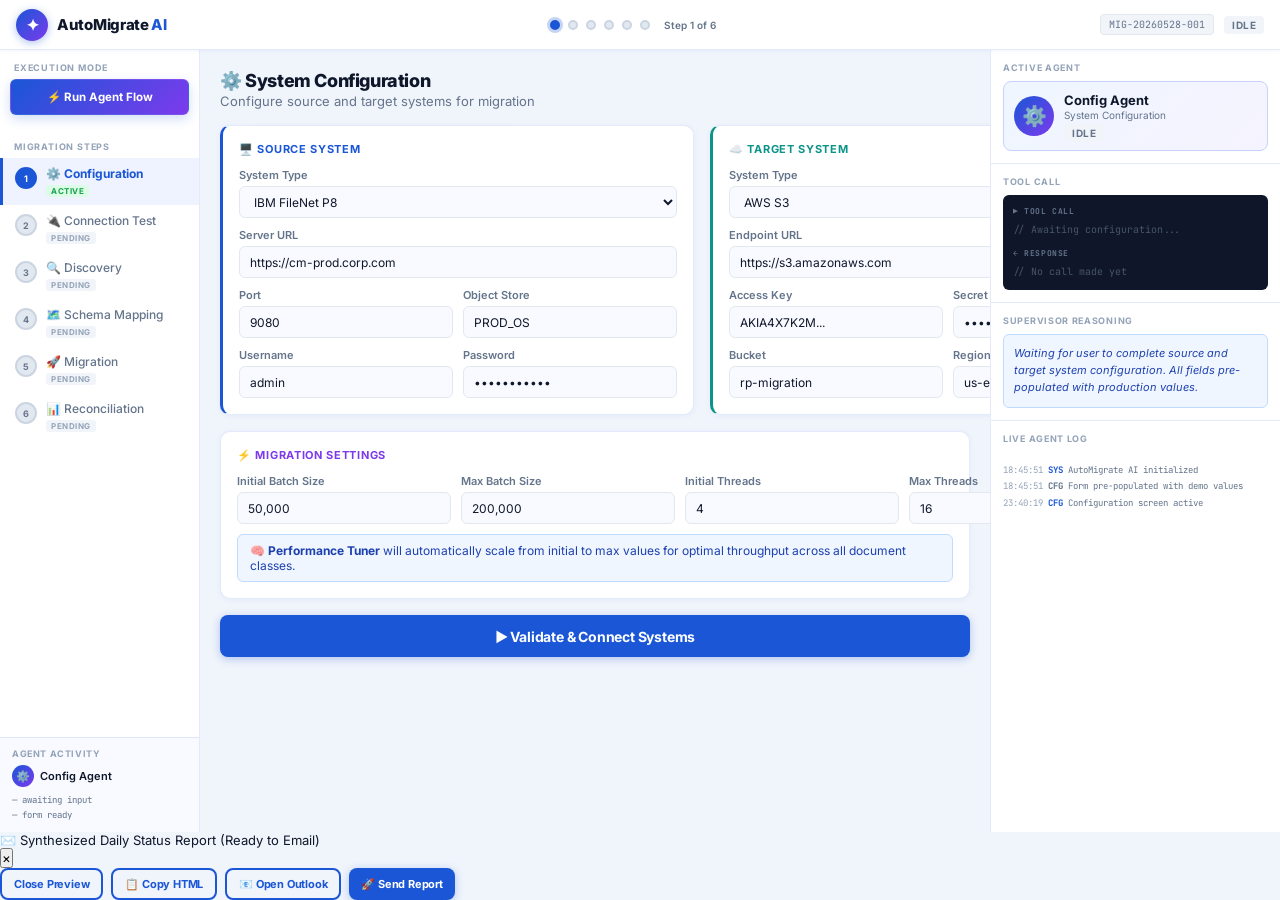
==== commit 0a10c182: "feat: cycle VM status between extraction/ingestion and integrate Error Resolver agent in self-healin" ====
--- a/index.html
+++ b/index.html
@@ -1,737 +1,2708 @@
 <!DOCTYPE html>
 <html lang="en">
 <head>
-  <meta charset="UTF-8">
-  <meta name="viewport" content="width=device-width, initial-scale=1.0">
-  <title>Rapidpro AI — Migration Assistant</title>
-  <link rel="stylesheet" href="style.css">
+<meta charset="UTF-8" />
+<meta name="viewport" content="width=device-width, initial-scale=1.0" />
+<title>AutoMigrate AI — RapidPro Agent Platform</title>
+<link rel="preconnect" href="https://fonts.googleapis.com" />
+<link rel="preconnect" href="https://fonts.gstatic.com" crossorigin />
+<link href="https://fonts.googleapis.com/css2?family=Inter:wght@400;500;600;700;800&family=JetBrains+Mono:wght@400;500;600&display=swap" rel="stylesheet" />
+<style>
+/* ─── RESET & BASE ────────────────────────────────────────────── */
+*, *::before, *::after { box-sizing: border-box; margin: 0; padding: 0; }
+html, body { height: 100%; overflow: hidden; }
+body {
+  font-family: 'Inter', sans-serif;
+  font-size: 13px;
+  background: #f0f4fb;
+  color: #0f172a;
+  display: flex;
+  flex-direction: column;
+}
+:root {
+  --blue: #1a56d6;
+  --blue-dark: #1446b8;
+  --teal: #0d9488;
+  --green: #16a34a;
+  --red: #dc2626;
+  --amber: #d97706;
+  --violet: #7c3aed;
+  --bg: #f0f4fb;
+  --white: #ffffff;
+  --border: rgba(26,86,214,0.12);
+  --text: #0f172a;
+  --muted: #64748b;
+  --dim: #94a3b8;
+  --code-bg: #0f1629;
+}
+input, select, button { font-family: inherit; }
+input:focus, select:focus { outline: 2px solid var(--blue); outline-offset: 1px; }
+::-webkit-scrollbar { width: 6px; height: 6px; }
+::-webkit-scrollbar-track { background: transparent; }
+::-webkit-scrollbar-thumb { background: #cbd5e1; border-radius: 3px; }
+::-webkit-scrollbar-thumb:hover { background: #94a3b8; }
+
+/* ─── HEADER ──────────────────────────────────────────────────── */
+#header {
+  height: 50px;
+  background: var(--white);
+  border-bottom: 1px solid var(--border);
+  display: flex;
+  align-items: center;
+  padding: 0 16px;
+  gap: 16px;
+  flex-shrink: 0;
+  z-index: 100;
+  box-shadow: 0 1px 4px rgba(26,86,214,0.06);
+}
+.logo-wrap { display: flex; align-items: center; gap: 9px; }
+.logo-gem {
+  width: 32px; height: 32px;
+  border-radius: 50%;
+  background: linear-gradient(135deg, #1a56d6 0%, #7c3aed 100%);
+  display: flex; align-items: center; justify-content: center;
+  color: #fff; font-size: 16px; font-weight: 800;
+  box-shadow: 0 2px 8px rgba(26,86,214,0.35);
+  flex-shrink: 0;
+}
+.logo-name { font-size: 15px; font-weight: 800; color: var(--text); letter-spacing: -0.3px; }
+.logo-name span { color: var(--blue); }
+
+.header-center { flex: 1; display: flex; justify-content: center; align-items: center; gap: 10px; }
+.progress-dots { display: flex; gap: 8px; align-items: center; }
+.pdot {
+  width: 10px; height: 10px;
+  border-radius: 50%;
+  background: #e2e8f0;
+  border: 2px solid #cbd5e1;
+  transition: all 0.3s ease;
+  position: relative;
+}
+.pdot.done { background: var(--green); border-color: var(--green); }
+.pdot.active {
+  background: var(--blue);
+  border-color: var(--blue);
+  box-shadow: 0 0 0 3px rgba(26,86,214,0.25);
+  animation: pulseDot 1.4s ease-in-out infinite;
+}
+@keyframes pulseDot {
+  0%,100% { box-shadow: 0 0 0 3px rgba(26,86,214,0.25); }
+  50% { box-shadow: 0 0 0 6px rgba(26,86,214,0.10); }
+}
+.pdot-label { font-size: 10px; color: var(--muted); margin-left: 4px; font-weight: 600; }
+
+.header-right { display: flex; align-items: center; gap: 10px; }
+.session-tag {
+  font-family: 'JetBrains Mono', monospace;
+  font-size: 10px;
+  background: #f1f5f9;
+  border: 1px solid #e2e8f0;
+  padding: 3px 8px;
+  border-radius: 4px;
+  color: var(--muted);
+}
+.status-badge {
+  font-size: 10px; font-weight: 700;
+  padding: 3px 8px;
+  border-radius: 4px;
+  text-transform: uppercase;
+  letter-spacing: 0.5px;
+}
+.badge-running { background: #dcfce7; color: var(--green); }
+.badge-idle { background: #f1f5f9; color: var(--muted); }
+.badge-done { background: #d1fae5; color: #065f46; }
+
+/* ─── BODY LAYOUT ─────────────────────────────────────────────── */
+#app-body {
+  flex: 1;
+  display: flex;
+  overflow: hidden;
+  min-height: 0;
+}
+
+/* ─── LEFT STEP NAV ───────────────────────────────────────────── */
+#step-nav {
+  width: 200px;
+  flex-shrink: 0;
+  background: var(--white);
+  border-right: 1px solid var(--border);
+  display: flex;
+  flex-direction: column;
+  overflow-y: auto;
+}
+.nav-section-title {
+  font-size: 9px;
+  font-weight: 700;
+  text-transform: uppercase;
+  letter-spacing: 0.8px;
+  color: var(--dim);
+  padding: 12px 14px 6px;
+}
+.step-item {
+  display: flex;
+  align-items: flex-start;
+  gap: 9px;
+  padding: 8px 12px;
+  cursor: pointer;
+  transition: background 0.15s;
+  border-left: 3px solid transparent;
+  position: relative;
+}
+.step-item:hover { background: #f8faff; }
+.step-item.active { background: #eef3ff; border-left-color: var(--blue); }
+.step-item.done { border-left-color: var(--green); }
+.step-circle {
+  width: 22px; height: 22px;
+  border-radius: 50%;
+  background: #e2e8f0;
+  border: 2px solid #cbd5e1;
+  display: flex; align-items: center; justify-content: center;
+  font-size: 9px; font-weight: 700;
+  color: var(--muted);
+  flex-shrink: 0;
+  margin-top: 1px;
+  transition: all 0.3s;
+}
+.step-circle.active { background: var(--blue); border-color: var(--blue); color: #fff; }
+.step-circle.done { background: var(--green); border-color: var(--green); color: #fff; font-size: 11px; }
+.step-info { flex: 1; min-width: 0; }
+.step-name {
+  font-size: 12px;
+  font-weight: 500;
+  color: var(--muted);
+  white-space: nowrap;
+  overflow: hidden;
+  text-overflow: ellipsis;
+  transition: color 0.2s, font-weight 0.2s;
+}
+.step-item.active .step-name { color: var(--blue); font-weight: 700; }
+.step-item.done .step-name { color: var(--green); font-weight: 600; }
+.step-status-badge {
+  display: inline-block;
+  font-size: 8px; font-weight: 700;
+  text-transform: uppercase;
+  letter-spacing: 0.5px;
+  padding: 1px 5px;
+  border-radius: 3px;
+  margin-top: 2px;
+}
+.ssb-pending { background: #f1f5f9; color: var(--dim); }
+.ssb-active {
+  background: #dcfce7; color: var(--green);
+  animation: pulseGreenBadge 1.4s ease-in-out infinite;
+}
+@keyframes pulseGreenBadge {
+  0%,100% { opacity: 1; }
+  50% { opacity: 0.6; }
+}
+.ssb-done { background: #d1fae5; color: #065f46; }
+
+/* Agent Activity in nav */
+.nav-agent-activity {
+  margin-top: auto;
+  border-top: 1px solid var(--border);
+  padding: 10px 12px;
+  background: #f8faff;
+}
+.naa-title { font-size: 9px; font-weight: 700; text-transform: uppercase; letter-spacing: 0.6px; color: var(--dim); margin-bottom: 6px; }
+.naa-agent { display: flex; align-items: center; gap: 6px; margin-bottom: 6px; }
+.naa-icon {
+  width: 22px; height: 22px; border-radius: 50%;
+  background: linear-gradient(135deg, var(--blue), var(--violet));
+  display: flex; align-items: center; justify-content: center;
+  font-size: 11px; flex-shrink: 0;
+}
+.naa-name { font-size: 11px; font-weight: 600; color: var(--text); }
+.naa-log {
+  font-family: 'JetBrains Mono', monospace;
+  font-size: 9px;
+  color: var(--muted);
+  line-height: 1.6;
+}
+.naa-log-line { white-space: nowrap; overflow: hidden; text-overflow: ellipsis; }
+
+/* ─── MAIN CONTENT ────────────────────────────────────────────── */
+#main-content {
+  flex: 1;
+  overflow-y: auto;
+  padding: 20px;
+  min-width: 0;
+  display: flex;
+  flex-direction: column;
+}
+.screen { display: none; flex-direction: column; gap: 16px; animation: fadeIn 0.3s ease; }
+.screen.active { display: flex; }
+@keyframes fadeIn { from { opacity: 0; transform: translateY(6px); } to { opacity: 1; transform: translateY(0); } }
+
+.screen-title {
+  font-size: 18px;
+  font-weight: 800;
+  color: var(--text);
+  letter-spacing: -0.4px;
+}
+.screen-subtitle { font-size: 13px; color: var(--muted); margin-top: 2px; }
+
+/* Cards */
+.card {
+  background: var(--white);
+  border: 1px solid var(--border);
+  border-radius: 10px;
+  padding: 16px;
+  box-shadow: 0 1px 6px rgba(26,86,214,0.05);
+}
+.card-title {
+  font-size: 11px;
+  font-weight: 700;
+  text-transform: uppercase;
+  letter-spacing: 0.7px;
+  margin-bottom: 12px;
+  display: flex;
+  align-items: center;
+  gap: 6px;
+}
+.card-border-blue { border-left: 3px solid var(--blue); }
+.card-border-teal { border-left: 3px solid var(--teal); }
+
+/* Form elements */
+.form-grid-2 { display: grid; grid-template-columns: 1fr 1fr; gap: 10px; }
+.form-grid-4 { display: grid; grid-template-columns: repeat(4, 1fr); gap: 10px; }
+.form-group { display: flex; flex-direction: column; gap: 4px; }
+.form-label { font-size: 11px; font-weight: 600; color: var(--muted); }
+.form-input {
+  height: 32px;
+  border: 1px solid #e2e8f0;
+  border-radius: 6px;
+  padding: 0 10px;
+  font-size: 12px;
+  color: var(--text);
+  background: #f8faff;
+  transition: border-color 0.15s;
+}
+.form-input:focus { background: #fff; }
+.form-select {
+  height: 32px;
+  border: 1px solid #e2e8f0;
+  border-radius: 6px;
+  padding: 0 10px;
+  font-size: 12px;
+  color: var(--text);
+  background: #f8faff;
+  cursor: pointer;
+}
+.info-tip {
+  background: #eff6ff;
+  border: 1px solid #bfdbfe;
+  border-radius: 6px;
+  padding: 8px 12px;
+  font-size: 12px;
+  color: #1e40af;
+  margin-top: 10px;
+}
+
+/* Config screen two-col */
+.config-grid { display: grid; grid-template-columns: 1fr 1fr; gap: 16px; }
+
+/* Buttons */
+.btn {
+  display: inline-flex;
+  align-items: center;
+  gap: 6px;
+  padding: 0 18px;
+  height: 38px;
+  border-radius: 8px;
+  font-size: 13px;
+  font-weight: 700;
+  cursor: pointer;
+  border: none;
+  transition: all 0.2s;
+  letter-spacing: -0.2px;
+}
+.btn-primary {
+  background: var(--blue);
+  color: #fff;
+  box-shadow: 0 2px 8px rgba(26,86,214,0.3);
+}
+.btn-primary:hover { background: var(--blue-dark); box-shadow: 0 4px 14px rgba(26,86,214,0.4); transform: translateY(-1px); }
+.btn-primary-green {
+  background: var(--teal);
+  color: #fff;
+  box-shadow: 0 2px 8px rgba(13,148,136,0.3);
+}
+.btn-primary-green:hover { background: #0b7a70; transform: translateY(-1px); }
+.btn-outline {
+  background: transparent;
+  border: 2px solid var(--blue);
+  color: var(--blue);
+}
+.btn-outline:hover { background: #eff6ff; }
+.btn-full { width: 100%; justify-content: center; font-size: 14px; height: 42px; }
+.btn-row { display: flex; gap: 10px; margin-top: 12px; }
+
+/* ─── SCREEN 2: CONNECTION TEST ───────────────────────────────── */
+.conn-cards { display: grid; grid-template-columns: 1fr 1fr; gap: 16px; }
+.conn-card {
+  background: var(--white);
+  border: 1px solid var(--border);
+  border-radius: 10px;
+  padding: 16px;
+}
+.conn-header { display: flex; align-items: center; gap: 10px; margin-bottom: 12px; }
+.conn-icon {
+  width: 36px; height: 36px; border-radius: 8px;
+  display: flex; align-items: center; justify-content: center;
+  font-size: 20px;
+  flex-shrink: 0;
+}
+.conn-icon-blue { background: #eff6ff; }
+.conn-icon-teal { background: #f0fdfa; }
+.conn-name { font-size: 14px; font-weight: 700; color: var(--text); }
+.conn-status { font-size: 11px; margin-top: 2px; }
+.conn-testing { color: var(--amber); display: flex; align-items: center; gap: 5px; }
+.conn-connected { color: var(--green); display: flex; align-items: center; gap: 5px; }
+.conn-details { display: none; flex-direction: column; gap: 6px; animation: fadeIn 0.4s ease; }
+.conn-detail-row { display: flex; justify-content: space-between; align-items: center; font-size: 12px; }
+.conn-detail-label { color: var(--muted); }
+.conn-detail-value { font-weight: 600; color: var(--text); font-family: 'JetBrains Mono', monospace; font-size: 11px; }
+.conn-ok { color: var(--green); font-weight: 700; }
+
+.conn-log {
+  background: var(--white);
+  border: 1px solid var(--border);
+  border-radius: 10px;
+  padding: 14px;
+}
+.conn-log-title { font-size: 11px; font-weight: 700; text-transform: uppercase; letter-spacing: 0.6px; color: var(--muted); margin-bottom: 8px; }
+.conn-log-lines { font-family: 'JetBrains Mono', monospace; font-size: 11px; line-height: 1.8; }
+.cll { opacity: 0; transform: translateY(4px); transition: all 0.3s ease; color: var(--muted); }
+.cll.show { opacity: 1; transform: translateY(0); }
+.cll .ts { color: var(--dim); margin-right: 6px; }
+.cll .ok { color: var(--green); font-weight: 600; }
+.cll .info { color: var(--blue); }
+
+.conn-success {
+  display: none;
+  align-items: center;
+  gap: 10px;
+  background: #f0fdf4;
+  border: 1px solid #86efac;
+  border-radius: 8px;
+  padding: 12px 16px;
+  font-weight: 600;
+  color: var(--green);
+  animation: fadeIn 0.4s ease;
+}
+
+/* Spinner */
+.spinner {
+  width: 12px; height: 12px;
+  border: 2px solid #fed7aa;
+  border-top-color: var(--amber);
+  border-radius: 50%;
+  animation: spin 0.7s linear infinite;
+  display: inline-block;
+}
+@keyframes spin { to { transform: rotate(360deg); } }
+
+/* ─── SCREEN 3: DISCOVERY ─────────────────────────────────────── */
+.disc-table-wrap { background: var(--white); border: 1px solid var(--border); border-radius: 10px; overflow: hidden; }
+table { width: 100%; border-collapse: collapse; }
+thead th {
+  background: #f8faff;
+  font-size: 10px;
+  font-weight: 700;
+  text-transform: uppercase;
+  letter-spacing: 0.5px;
+  color: var(--muted);
+  padding: 10px 12px;
+  text-align: left;
+  border-bottom: 1px solid var(--border);
+}
+tbody tr { border-bottom: 1px solid #f1f5f9; transition: background 0.15s; }
+tbody tr:last-child { border-bottom: none; font-weight: 700; background: #f8faff; }
+tbody tr:hover:not(:last-child) { background: #f8faff; }
+tbody td { padding: 9px 12px; font-size: 12px; color: var(--text); }
+.disc-cb { width: 14px; height: 14px; accent-color: var(--blue); cursor: pointer; }
+.priority-badge {
+  display: inline-flex; align-items: center; gap: 4px;
+  font-size: 10px; font-weight: 700;
+  padding: 2px 7px;
+  border-radius: 4px;
+}
+.pb-high { background: #dbeafe; color: var(--blue); }
+.pb-med { background: #fef3c7; color: var(--amber); }
+.pb-low { background: #dcfce7; color: var(--green); }
+
+.disc-row { opacity: 0; transform: translateY(4px); transition: all 0.3s ease; }
+.disc-row.show { opacity: 1; transform: translateY(0); }
+
+/* Advisor bubble */
+.advisor-bubble {
+  background: var(--white);
+  border: 1px solid var(--border);
+  border-radius: 10px;
+  padding: 16px;
+  display: none;
+  animation: fadeIn 0.4s ease;
+}
+.advisor-header { display: flex; align-items: center; gap: 10px; margin-bottom: 12px; }
+.advisor-avatar {
+  width: 36px; height: 36px; border-radius: 50%;
+  background: linear-gradient(135deg, #1a56d6, #7c3aed);
+  display: flex; align-items: center; justify-content: center;
+  font-size: 18px; flex-shrink: 0;
+}
+.advisor-name { font-size: 13px; font-weight: 700; }
+.advisor-role { font-size: 11px; color: var(--muted); }
+.advisor-text {
+  background: #eff6ff;
+  border: 1px solid #bfdbfe;
+  border-left: 4px solid var(--blue);
+  border-radius: 6px;
+  padding: 12px 14px;
+  font-size: 13px;
+  line-height: 1.6;
+  color: #1e40af;
+}
+
+/* ─── SCREEN 4: SCHEMA MAPPING ────────────────────────────────── */
+.map-row { opacity: 0; transform: translateX(-6px); transition: all 0.35s ease; }
+.map-row.show { opacity: 1; transform: translateX(0); }
+.conf-bar {
+  display: inline-flex; align-items: center; gap: 5px;
+  font-size: 11px; font-weight: 700;
+}
+.conf-fill {
+  height: 6px; border-radius: 3px;
+  background: linear-gradient(90deg, var(--teal), var(--blue));
+}
+.map-status-ok { color: var(--green); font-weight: 600; font-size: 11px; }
+.arrow-cell { color: var(--muted); font-size: 14px; text-align: center; }
+
+/* ─── SCREEN 5: MIGRATION ─────────────────────────────────────── */
+.mig-row1 { display: flex; gap: 12px; height: 130px; }
+
+/* Agent Grid */
+.agent-grid-panel {
+  width: 240px;
+  flex-shrink: 0;
+  background: var(--white);
+  border: 1px solid var(--border);
+  border-radius: 10px;
+  padding: 10px;
+  overflow: hidden;
+}
+.agp-title { font-size: 9px; font-weight: 700; text-transform: uppercase; letter-spacing: 0.6px; color: var(--dim); margin-bottom: 6px; }
+.agent-mini-grid { display: grid; grid-template-columns: 1fr 1fr; gap: 4px; }
+.agent-mini-card {
+  background: #f8faff;
+  border: 1px solid #e2e8f0;
+  border-radius: 5px;
+  padding: 4px 6px;
+  display: flex;
+  align-items: center;
+  gap: 5px;
+  transition: all 0.3s;
+}
+.agent-mini-card.running { background: #eff6ff; border-color: #bfdbfe; }
+.agent-mini-card.done { background: #f0fdf4; border-color: #86efac; }
+.agent-mini-card.error { background: #fef2f2; border-color: #fca5a5; }
+.amc-icon { font-size: 12px; flex-shrink: 0; }
+.amc-info { min-width: 0; }
+.amc-name { font-size: 9px; font-weight: 600; color: var(--text); white-space: nowrap; overflow: hidden; text-overflow: ellipsis; }
+.amc-status { font-size: 8px; font-weight: 700; text-transform: uppercase; }
+.amc-idle { color: var(--dim); }
+.amc-running { color: var(--blue); animation: pulseGreenBadge 1s infinite; }
+.amc-done { color: var(--green); }
+.amc-error { color: var(--red); }
+
+/* Config panel */
+.config-panel {
+  width: 220px;
+  flex-shrink: 0;
+  background: var(--white);
+  border: 1px solid var(--border);
+  border-radius: 10px;
+  padding: 10px 12px;
+}
+.cp-title { font-size: 9px; font-weight: 700; text-transform: uppercase; letter-spacing: 0.6px; color: var(--dim); margin-bottom: 8px; display: flex; align-items: center; gap: 6px; }
+.autotune-badge {
+  font-size: 8px; font-weight: 700;
+  background: #fef3c7; color: var(--amber);
+  padding: 1px 6px; border-radius: 3px;
+  animation: pulseGreenBadge 1.2s infinite;
+}
+.cp-row { display: flex; justify-content: space-between; align-items: center; margin-bottom: 6px; }
+.cp-label { font-size: 11px; color: var(--muted); }
+.cp-value { font-family: 'JetBrains Mono', monospace; font-size: 12px; font-weight: 700; color: var(--text); }
+.cp-vms { color: var(--violet); }
+.cp-threads { color: var(--blue); }
+.cp-batch { color: var(--teal); }
+
+/* Metrics panel */
+.metrics-panel {
+  flex: 1;
+  background: var(--white);
+  border: 1px solid var(--border);
+  border-radius: 10px;
+  padding: 10px 14px;
+  display: flex;
+  flex-direction: column;
+  justify-content: space-between;
+}
+.mp-title { font-size: 9px; font-weight: 700; text-transform: uppercase; letter-spacing: 0.6px; color: var(--dim); }
+.metrics-row { display: flex; gap: 12px; align-items: flex-end; flex-wrap: wrap; }
+.metric-item { display: flex; flex-direction: column; gap: 1px; }
+.metric-val { font-size: 22px; font-weight: 800; letter-spacing: -1px; font-family: 'JetBrains Mono', monospace; line-height: 1; }
+.metric-lbl { font-size: 9px; font-weight: 600; text-transform: uppercase; letter-spacing: 0.4px; color: var(--muted); }
+.mv-teal { color: var(--teal); }
+.mv-violet { color: var(--violet); }
+.mv-text { color: var(--text); }
+.mv-green { color: var(--green); }
+.mv-red { color: var(--red); }
+.mv-amber { color: var(--amber); }
+
+/* Chart panel */
+.chart-panel {
+  background: var(--white);
+  border: 1px solid var(--border);
+  border-radius: 10px;
+  padding: 12px 16px;
+  flex-shrink: 0;
+}
+.chart-title { font-size: 11px; font-weight: 700; color: var(--text); margin-bottom: 10px; display: flex; align-items: center; gap: 6px; }
+
+/* Progress bars panel */
+.progress-panel {
+  background: var(--white);
+  border: 1px solid var(--border);
+  border-radius: 10px;
+  padding: 14px;
+  flex: 1;
+}
+.progress-title { font-size: 11px; font-weight: 700; color: var(--text); margin-bottom: 12px; }
+.prog-row { display: flex; align-items: center; gap: 10px; margin-bottom: 9px; }
+.prog-class { font-size: 11px; font-weight: 600; width: 110px; flex-shrink: 0; white-space: nowrap; overflow: hidden; text-overflow: ellipsis; }
+.prog-bar-bg {
+  flex: 1;
+  height: 10px;
+  background: #f1f5f9;
+  border-radius: 5px;
+  overflow: hidden;
+}
+.prog-bar-fill {
+  height: 100%;
+  border-radius: 5px;
+  background: linear-gradient(90deg, var(--teal), var(--blue));
+  width: 0%;
+  transition: width 0.5s ease;
+}
+.prog-count { font-family: 'JetBrains Mono', monospace; font-size: 10px; color: var(--muted); width: 95px; flex-shrink: 0; text-align: right; }
+
+/* Event feed */
+.event-feed-panel {
+  background: var(--white);
+  border: 1px solid var(--border);
+  border-radius: 10px;
+  padding: 14px;
+  flex: 1;
+  display: flex;
+  flex-direction: column;
+  overflow: hidden;
+}
+.ef-title { font-size: 11px; font-weight: 700; color: var(--text); margin-bottom: 10px; flex-shrink: 0; }
+.ef-scroll {
+  flex: 1;
+  overflow-y: auto;
+  display: flex;
+  flex-direction: column;
+  gap: 4px;
+}
+.ef-entry {
+  display: flex;
+  align-items: flex-start;
+  gap: 7px;
+  font-family: 'JetBrains Mono', monospace;
+  font-size: 10px;
+  line-height: 1.5;
+  opacity: 0;
+  transform: translateY(4px);
+  transition: all 0.25s ease;
+}
+.ef-entry.show { opacity: 1; transform: translateY(0); }
+.ef-ts { color: var(--dim); flex-shrink: 0; }
+.ef-type {
+  font-size: 8px; font-weight: 700;
+  padding: 1px 4px; border-radius: 2px;
+  flex-shrink: 0; margin-top: 1px;
+}
+.ef-info { background: #dbeafe; color: var(--blue); }
+.ef-ok { background: #dcfce7; color: var(--green); }
+.ef-warn { background: #fee2e2; color: var(--red); }
+.ef-heal { background: #fef3c7; color: var(--amber); }
+.ef-done { background: #ccfbf1; color: var(--teal); }
+.ef-msg { color: var(--muted); }
+
+.mig-row3 { display: flex; gap: 12px; flex: 1; min-height: 0; }
+
+/* ─── SCREEN 6: RECONCILIATION ────────────────────────────────── */
+.recon-summary-cards { display: grid; grid-template-columns: repeat(4, 1fr); gap: 12px; }
+.recon-card {
+  background: var(--white);
+  border: 1px solid var(--border);
+  border-radius: 10px;
+  padding: 14px;
+  text-align: center;
+}
+.recon-card-val { font-size: 28px; font-weight: 800; color: var(--text); letter-spacing: -1px; font-family: 'JetBrains Mono', monospace; }
+.recon-card-lbl { font-size: 11px; color: var(--muted); font-weight: 600; margin-top: 4px; }
+.recon-card-icon { font-size: 22px; margin-bottom: 4px; }
+.recon-card.green .recon-card-val { color: var(--green); }
+.recon-card.blue .recon-card-val { color: var(--blue); }
+.recon-card.amber .recon-card-val { color: var(--amber); }
+.recon-card.violet .recon-card-val { color: var(--violet); }
+
+.recon-table td:last-child { font-weight: 700; }
+.status-complete { color: var(--green); font-weight: 700; }
+.status-success { color: var(--teal); font-weight: 800; }
+
+.perf-summary {
+  background: var(--white);
+  border: 1px solid var(--border);
+  border-radius: 10px;
+  padding: 16px;
+}
+.perf-grid { display: grid; grid-template-columns: repeat(5, 1fr); gap: 12px; }
+.perf-item { text-align: center; }
+.perf-val { font-family: 'JetBrains Mono', monospace; font-size: 16px; font-weight: 700; color: var(--text); }
+.perf-lbl { font-size: 10px; color: var(--muted); font-weight: 600; margin-top: 3px; }
+
+/* ─── AGENT PANEL (RIGHT) ─────────────────────────────────────── */
+#agent-panel {
+  width: 290px;
+  flex-shrink: 0;
+  background: var(--white);
+  border-left: 1px solid var(--border);
+  display: flex;
+  flex-direction: column;
+  overflow: hidden;
+}
+.ap-section {
+  padding: 12px;
+  border-bottom: 1px solid var(--border);
+  flex-shrink: 0;
+}
+.ap-label {
+  font-size: 9px;
+  font-weight: 700;
+  text-transform: uppercase;
+  letter-spacing: 0.7px;
+  color: var(--dim);
+  margin-bottom: 8px;
+}
+
+/* Active Agent Card */
+.active-agent-card {
+  display: flex;
+  align-items: center;
+  gap: 10px;
+  background: linear-gradient(135deg, #eff6ff 0%, #f5f3ff 100%);
+  border: 1px solid #c7d2fe;
+  border-radius: 8px;
+  padding: 10px;
+}
+.aac-avatar {
+  width: 40px; height: 40px; border-radius: 50%;
+  display: flex; align-items: center; justify-content: center;
+  font-size: 20px; flex-shrink: 0;
+  position: relative;
+}
+.aac-avatar-gradient {
+  background: linear-gradient(135deg, #1a56d6, #7c3aed);
+  animation: avatarPulse 2s ease-in-out infinite;
+}
+@keyframes avatarPulse {
+  0%,100% { box-shadow: 0 0 0 0 rgba(26,86,214,0.3); }
+  50% { box-shadow: 0 0 0 6px rgba(26,86,214,0.05); }
+}
+.aac-name { font-size: 13px; font-weight: 700; color: var(--text); }
+.aac-role { font-size: 10px; color: var(--muted); margin-top: 1px; }
+.aac-status { margin-top: 3px; }
+
+/* Tool call display */
+.tool-call-box {
+  background: var(--code-bg);
+  border-radius: 6px;
+  padding: 10px;
+  font-family: 'JetBrains Mono', monospace;
+  font-size: 10px;
+  line-height: 1.65;
+  overflow-x: auto;
+}
+.tc-label {
+  font-size: 8px; font-weight: 700;
+  text-transform: uppercase; letter-spacing: 0.6px;
+  color: #64748b;
+  margin-bottom: 4px;
+}
+.tc-fn { color: #f472b6; }
+.tc-key { color: #a78bfa; }
+.tc-str { color: #2dd4bf; }
+.tc-num { color: #fbbf24; }
+.tc-bool { color: #fb923c; }
+.tc-punct { color: #94a3b8; }
+.tc-response { color: #86efac; }
+.tc-dim { color: #475569; }
+
+/* Reasoning bubble */
+.reasoning-bubble {
+  background: #eff6ff;
+  border: 1px solid #bfdbfe;
+  border-radius: 6px;
+  padding: 10px;
+  font-size: 11px;
+  line-height: 1.55;
+  color: #1e40af;
+  font-style: italic;
+}
+
+/* Mini log */
+.mini-log-panel {
+  flex: 1;
+  overflow: hidden;
+  display: flex;
+  flex-direction: column;
+}
+.mini-log-scroll {
+  flex: 1;
+  overflow-y: auto;
+  padding: 8px 12px;
+  display: flex;
+  flex-direction: column;
+  gap: 3px;
+}
+.ml-entry {
+  font-family: 'JetBrains Mono', monospace;
+  font-size: 9px;
+  line-height: 1.5;
+  color: var(--muted);
+  display: flex;
+  gap: 5px;
+  align-items: flex-start;
+}
+.ml-ts { color: var(--dim); flex-shrink: 0; }
+.ml-agent { font-weight: 700; flex-shrink: 0; }
+.ml-msg { color: var(--muted); }
+
+/* Dot separator */
+.sep { width: 100%; height: 1px; background: var(--border); }
+
+/* SVG Chart */
+#chart-svg {
+  width: 100%;
+  height: 120px;
+  overflow: visible;
+}
+
+/* ─── RESPONSIVE ──────────────────────────────────────────────── */
+@media (max-width: 1200px) {
+  #agent-panel { width: 250px; }
+  #step-nav { width: 170px; }
+/* ─── EMAIL MODAL STYLES ──────────────────────────────────────── */
+.modal-overlay {
+  position: fixed;
+  top: 0; left: 0; width: 100%; height: 100%;
+  background: rgba(15, 23, 42, 0.4);
+  backdrop-filter: blur(4px);
+  z-index: 1000;
+  display: flex; align-items: center; justify-content: center;
+  opacity: 0; pointer-events: none;
+  transition: opacity 0.3s ease;
+}
+.modal-overlay.open { opacity: 1; pointer-events: auto; }
+.modal-card {
+  width: 600px;
+  max-width: 90%;
+  background: var(--white);
+  border-radius: 12px;
+  box-shadow: 0 20px 25px -5px rgba(0,0,0,0.1), 0 10px 10px -5px rgba(0,0,0,0.04);
+  border: 1px solid var(--border);
+  overflow: hidden;
+  display: flex;
+  flex-direction: column;
+  max-height: 85vh;
+  transform: scale(0.95);
+  transition: transform 0.3s ease;
+}
+.modal-overlay.open .modal-card { transform: scale(1); }
+.modal-header {
+  padding: 16px 20px;
+  background: var(--white);
+  border-bottom: 1px solid #e2e8f0;
+  display: flex;
+  justify-content: space-between;
+  align-items: center;
+}
+.modal-title { font-size: 14px; font-weight: 800; color: var(--text); }
+.close-modal-btn {
+  background: transparent; border: none; font-size: 18px; color: var(--muted); cursor: pointer;
+}
+.modal-body {
+  padding: 20px;
+  overflow-y: auto;
+  background: #f8fafc;
+}
+.modal-footer {
+  padding: 14px 20px;
+  background: #f8fafc;
+  border-top: 1px solid #e2e8f0;
+  display: flex;
+  justify-content: flex-end;
+  gap: 10px;
+}
+</style>
 </head>
 <body>
 
-<!-- Aurora -->
-<div class="aurora">
-  <div class="orb o1"></div><div class="orb o2"></div>
-  <div class="orb o3"></div><div class="orb o4"></div>
+<!-- ═══ HEADER ════════════════════════════════════════════════════ -->
+<div id="header">
+  <div class="logo-wrap">
+    <div class="logo-gem">✦</div>
+    <div class="logo-name">AutoMigrate <span>AI</span></div>
+  </div>
+
+  <div class="header-center">
+    <div class="progress-dots" id="progress-dots">
+      <div class="pdot active" id="dot-1" title="Configuration"></div>
+      <div class="pdot" id="dot-2" title="Connection Test"></div>
+      <div class="pdot" id="dot-3" title="Discovery"></div>
+      <div class="pdot" id="dot-4" title="Schema Mapping"></div>
+      <div class="pdot" id="dot-5" title="Migration"></div>
+      <div class="pdot" id="dot-6" title="Reconciliation"></div>
+    </div>
+    <span id="step-label" class="pdot-label">Step 1 of 6</span>
+  </div>
+
+  <div class="header-right">
+    <div class="session-tag">MIG-20260528-001</div>
+    <div class="status-badge badge-idle" id="header-status">IDLE</div>
+  </div>
 </div>
 
-<!-- ══ AGENT FLOW MODAL ════════════════════════════════════════ -->
-<div class="modal-overlay" id="modal">
-  <div class="modal">
-
-    <!-- Modal header -->
-    <div class="modal-hdr">
-      <div class="modal-title">
-        <div class="modal-title-gem">🕸️</div>
-        Agent Orchestration Flow
-        <span style="font-size:.7rem;color:var(--muted);font-weight:400">— Graphical Multi-Agent Execution</span>
-      </div>
-      <div class="modal-hdr-right">
-        <button class="modal-run-btn" id="modal-run-btn" onclick="startAgentFlow()">
-          ▶ Start Flow
-        </button>
-        <button class="modal-close" onclick="closeModal()">✕</button>
+<!-- ═══ APP BODY ══════════════════════════════════════════════════ -->
+<div id="app-body">
+
+  <!-- LEFT: Step Navigation -->
+  <div id="step-nav">
+    <div class="nav-section-title">Execution Mode</div>
+    <a href="execution-dashboard.html" style="display: flex; align-items: center; justify-content: center; gap: 8px; margin: 0 10px 14px; padding: 10px; background: linear-gradient(135deg, #1a56d6, #7c3aed); color: white; text-decoration: none; border-radius: 6px; font-weight: 700; box-shadow: 0 4px 12px rgba(26, 86, 214, 0.2); transition: all 0.3s; font-size: 11.5px; border: 1px solid rgba(255,255,255,0.1);" onmouseover="this.style.transform='translateY(-1px)'; this.style.boxShadow='0 6px 16px rgba(26, 86, 214, 0.3)';" onmouseout="this.style.transform='none'; this.style.boxShadow='0 4px 12px rgba(26, 86, 214, 0.2)';">
+      <span>⚡ Run Agent Flow</span>
+    </a>
+
+    <div class="nav-section-title">Migration Steps</div>
+
+    <div class="step-item active" id="nav-step-1" onclick="goToStep(1)">
+      <div class="step-circle active" id="circle-1">1</div>
+      <div class="step-info">
+        <div class="step-name">⚙️ Configuration</div>
+        <span class="step-status-badge ssb-active" id="badge-1">ACTIVE</span>
       </div>
     </div>
 
-    <!-- Agent status pills -->
-    <div class="modal-agents-row" id="agent-pills">
-      <div class="agent-pill" id="pill-orchestrator"><div class="agent-pill-dot"></div>🧠 Orchestrator</div>
-      <div class="agent-pill" id="pill-discovery"><div class="agent-pill-dot"></div>🔍 Discovery</div>
-      <div class="agent-pill" id="pill-mapper"><div class="agent-pill-dot"></div>🗺️ Mapper</div>
-      <div class="agent-pill" id="pill-tuning"><div class="agent-pill-dot"></div>⚡ Tuner</div>
-      <div class="agent-pill" id="pill-provisioner"><div class="agent-pill-dot"></div>🚀 Provisioner</div>
-      <div class="agent-pill" id="pill-watchdog"><div class="agent-pill-dot"></div>🛡️ Watchdog</div>
-      <div class="agent-pill" id="pill-reporter"><div class="agent-pill-dot"></div>✉️ Reporter</div>
+    <div class="step-item" id="nav-step-2" onclick="goToStep(2)">
+      <div class="step-circle" id="circle-2">2</div>
+      <div class="step-info">
+        <div class="step-name">🔌 Connection Test</div>
+        <span class="step-status-badge ssb-pending" id="badge-2">PENDING</span>
+      </div>
     </div>
 
-    <!-- Modal body: graph + log -->
-    <div class="modal-body">
-
-      <!-- SVG Graph -->
-      <div class="flow-graph">
-        <svg class="graph-svg" viewBox="0 0 520 360" preserveAspectRatio="xMidYMid meet">
+    <div class="step-item" id="nav-step-3" onclick="goToStep(3)">
+      <div class="step-circle" id="circle-3">3</div>
+      <div class="step-info">
+        <div class="step-name">🔍 Discovery</div>
+        <span class="step-status-badge ssb-pending" id="badge-3">PENDING</span>
+      </div>
+    </div>
+
+    <div class="step-item" id="nav-step-4" onclick="goToStep(4)">
+      <div class="step-circle" id="circle-4">4</div>
+      <div class="step-info">
+        <div class="step-name">🗺️ Schema Mapping</div>
+        <span class="step-status-badge ssb-pending" id="badge-4">PENDING</span>
+      </div>
+    </div>
+
+    <div class="step-item" id="nav-step-5" onclick="goToStep(5)">
+      <div class="step-circle" id="circle-5">5</div>
+      <div class="step-info">
+        <div class="step-name">🚀 Migration</div>
+        <span class="step-status-badge ssb-pending" id="badge-5">PENDING</span>
+      </div>
+    </div>
+
+    <div class="step-item" id="nav-step-6" onclick="goToStep(6)">
+      <div class="step-circle" id="circle-6">6</div>
+      <div class="step-info">
+        <div class="step-name">📊 Reconciliation</div>
+        <span class="step-status-badge ssb-pending" id="badge-6">PENDING</span>
+      </div>
+    </div>
+
+    <!-- Agent Activity -->
+    <div class="nav-agent-activity">
+      <div class="naa-title">Agent Activity</div>
+      <div class="naa-agent">
+        <div class="naa-icon" id="naa-icon">⚙️</div>
+        <div class="naa-name" id="naa-name">Config Agent</div>
+      </div>
+      <div class="naa-log" id="naa-log">
+        <div class="naa-log-line" id="naa-l1">— awaiting input</div>
+        <div class="naa-log-line" id="naa-l2">— systems idle</div>
+      </div>
+    </div>
+  </div>
+
+  <!-- CENTER: Main Content -->
+  <div id="main-content">
+
+    <!-- ── SCREEN 1: Configuration ────────────────────────────── -->
+    <div class="screen active" id="screen-1">
+      <div>
+        <div class="screen-title">⚙️ System Configuration</div>
+        <div class="screen-subtitle">Configure source and target systems for migration</div>
+      </div>
+
+      <div class="config-grid">
+        <!-- Source Card -->
+        <div class="card card-border-blue">
+          <div class="card-title" style="color:var(--blue);">
+            🖥️ SOURCE SYSTEM
+          </div>
+          <div class="form-group" style="margin-bottom:10px;">
+            <label class="form-label">System Type</label>
+            <select class="form-select">
+              <option selected>IBM FileNet P8</option>
+              <option>IBM Content Manager</option>
+              <option>Documentum</option>
+              <option>OpenText</option>
+            </select>
+          </div>
+          <div class="form-group" style="margin-bottom:10px;">
+            <label class="form-label">Server URL</label>
+            <input class="form-input" value="https://cm-prod.corp.com" />
+          </div>
+          <div class="form-grid-2" style="margin-bottom:10px;">
+            <div class="form-group">
+              <label class="form-label">Port</label>
+              <input class="form-input" value="9080" />
+            </div>
+            <div class="form-group">
+              <label class="form-label">Object Store</label>
+              <input class="form-input" value="PROD_OS" />
+            </div>
+          </div>
+          <div class="form-grid-2">
+            <div class="form-group">
+              <label class="form-label">Username</label>
+              <input class="form-input" value="admin" />
+            </div>
+            <div class="form-group">
+              <label class="form-label">Password</label>
+              <input class="form-input" type="password" value="password123" />
+            </div>
+          </div>
+        </div>
+
+        <!-- Target Card -->
+        <div class="card card-border-teal">
+          <div class="card-title" style="color:var(--teal);">
+            ☁️ TARGET SYSTEM
+          </div>
+          <div class="form-group" style="margin-bottom:10px;">
+            <label class="form-label">System Type</label>
+            <select class="form-select">
+              <option selected>AWS S3</option>
+              <option>Azure Blob</option>
+              <option>SharePoint Online</option>
+              <option>Google Cloud Storage</option>
+            </select>
+          </div>
+          <div class="form-group" style="margin-bottom:10px;">
+            <label class="form-label">Endpoint URL</label>
+            <input class="form-input" value="https://s3.amazonaws.com" />
+          </div>
+          <div class="form-grid-2" style="margin-bottom:10px;">
+            <div class="form-group">
+              <label class="form-label">Access Key</label>
+              <input class="form-input" value="AKIA4X7K2M..." />
+            </div>
+            <div class="form-group">
+              <label class="form-label">Secret Key</label>
+              <input class="form-input" type="password" value="secretkey123" />
+            </div>
+          </div>
+          <div class="form-grid-2">
+            <div class="form-group">
+              <label class="form-label">Bucket</label>
+              <input class="form-input" value="rp-migration" />
+            </div>
+            <div class="form-group">
+              <label class="form-label">Region</label>
+              <input class="form-input" value="us-east-1" />
+            </div>
+          </div>
+        </div>
+      </div>
+
+      <!-- Migration Settings -->
+      <div class="card">
+        <div class="card-title" style="color:var(--violet);">⚡ MIGRATION SETTINGS</div>
+        <div class="form-grid-4">
+          <div class="form-group">
+            <label class="form-label">Initial Batch Size</label>
+            <input class="form-input" value="50,000" />
+          </div>
+          <div class="form-group">
+            <label class="form-label">Max Batch Size</label>
+            <input class="form-input" value="200,000" />
+          </div>
+          <div class="form-group">
+            <label class="form-label">Initial Threads</label>
+            <input class="form-input" value="4" />
+          </div>
+          <div class="form-group">
+            <label class="form-label">Max Threads</label>
+            <input class="form-input" value="16" />
+          </div>
+        </div>
+        <div class="info-tip">🧠 <strong>Performance Tuner</strong> will automatically scale from initial to max values for optimal throughput across all document classes.</div>
+      </div>
+
+      <button class="btn btn-primary btn-full" onclick="goToStep(2)">▶ Validate &amp; Connect Systems</button>
+    </div>
+
+    <!-- ── SCREEN 2: Connection Test ──────────────────────────── -->
+    <div class="screen" id="screen-2">
+      <div>
+        <div class="screen-title">🔌 Connection Test</div>
+        <div class="screen-subtitle">Verifying connectivity to both systems</div>
+      </div>
+
+      <div class="conn-cards">
+        <!-- Source -->
+        <div class="conn-card" id="conn-card-src">
+          <div class="conn-header">
+            <div class="conn-icon conn-icon-blue">🖥️</div>
+            <div>
+              <div class="conn-name">IBM FileNet P8</div>
+              <div class="conn-status conn-testing" id="src-status">
+                <div class="spinner"></div> TESTING...
+              </div>
+            </div>
+          </div>
+          <div class="conn-details" id="src-details">
+            <div class="conn-detail-row">
+              <span class="conn-detail-label">Latency</span>
+              <span class="conn-detail-value conn-ok">14 ms</span>
+            </div>
+            <div class="conn-detail-row">
+              <span class="conn-detail-label">Version</span>
+              <span class="conn-detail-value">FileNet P8 v5.5.7</span>
+            </div>
+            <div class="conn-detail-row">
+              <span class="conn-detail-label">Object Store</span>
+              <span class="conn-detail-value">PROD_OS</span>
+            </div>
+            <div class="conn-detail-row">
+              <span class="conn-detail-label">Doc Classes</span>
+              <span class="conn-detail-value conn-ok">12 classes found</span>
+            </div>
+          </div>
+        </div>
+
+        <!-- Target -->
+        <div class="conn-card" id="conn-card-tgt">
+          <div class="conn-header">
+            <div class="conn-icon conn-icon-teal">☁️</div>
+            <div>
+              <div class="conn-name">AWS S3</div>
+              <div class="conn-status conn-testing" id="tgt-status">
+                <div class="spinner"></div> TESTING...
+              </div>
+            </div>
+          </div>
+          <div class="conn-details" id="tgt-details">
+            <div class="conn-detail-row">
+              <span class="conn-detail-label">Latency</span>
+              <span class="conn-detail-value conn-ok">8 ms</span>
+            </div>
+            <div class="conn-detail-row">
+              <span class="conn-detail-label">Bucket</span>
+              <span class="conn-detail-value">rp-migration</span>
+            </div>
+            <div class="conn-detail-row">
+              <span class="conn-detail-label">IAM</span>
+              <span class="conn-detail-value conn-ok">PutObject ✓ GetObject ✓</span>
+            </div>
+            <div class="conn-detail-row">
+              <span class="conn-detail-label">ListBucket</span>
+              <span class="conn-detail-value conn-ok">✓ Accessible</span>
+            </div>
+          </div>
+        </div>
+      </div>
+
+      <!-- Connection Log -->
+      <div class="conn-log">
+        <div class="conn-log-title">Connection Log</div>
+        <div class="conn-log-lines" id="conn-log-lines">
+          <div class="cll" id="cll-1"><span class="ts">18:45:52</span><span class="info">→</span> Initiating connection to cm-prod.corp.com:9080...</div>
+          <div class="cll" id="cll-2"><span class="ts">18:45:53</span><span class="info">→</span> Authenticating as admin (FileNet P8 LDAP)...</div>
+          <div class="cll" id="cll-3"><span class="ts">18:45:53</span><span class="ok">✓</span> IBM FileNet P8 v5.5.7 — CONNECTED (14ms)</div>
+          <div class="cll" id="cll-4"><span class="ts">18:45:54</span><span class="info">→</span> Connecting to s3.amazonaws.com (us-east-1)...</div>
+          <div class="cll" id="cll-5"><span class="ts">18:45:54</span><span class="info">→</span> Validating IAM credentials for bucket rp-migration...</div>
+          <div class="cll" id="cll-6"><span class="ts">18:45:55</span><span class="ok">✓</span> AWS S3 — CONNECTED (8ms) — All IAM permissions verified</div>
+        </div>
+      </div>
+
+      <div class="conn-success" id="conn-success">
+        <span style="font-size:20px;">✅</span>
+        Both systems connected successfully. Proceeding to Discovery...
+      </div>
+    </div>
+
+    <!-- ── SCREEN 3: Discovery ─────────────────────────────────── -->
+    <div class="screen" id="screen-3">
+      <div>
+        <div class="screen-title">🔍 Discovery Agent</div>
+        <div class="screen-subtitle" id="disc-subtitle">Scanning document classes in PROD_OS...</div>
+      </div>
+
+      <div class="disc-table-wrap">
+        <table id="disc-table">
+          <thead>
+            <tr>
+              <th style="width:36px;"></th>
+              <th>Document Class</th>
+              <th>Document Count</th>
+              <th>Total Size</th>
+              <th>% of Total</th>
+              <th>Priority</th>
+            </tr>
+          </thead>
+          <tbody id="disc-tbody">
+            <tr class="disc-row" id="dr-1">
+              <td><input type="checkbox" class="disc-cb" checked /></td>
+              <td><strong>LoanDocuments</strong></td>
+              <td>125,000</td>
+              <td>35.5 GB</td>
+              <td>35.7%</td>
+              <td><span class="priority-badge pb-high">🔵 HIGH</span></td>
+            </tr>
+            <tr class="disc-row" id="dr-2">
+              <td><input type="checkbox" class="disc-cb" checked /></td>
+              <td><strong>InvoiceRecords</strong></td>
+              <td>89,400</td>
+              <td>26.2 GB</td>
+              <td>25.5%</td>
+              <td><span class="priority-badge pb-med">🟡 MED</span></td>
+            </tr>
+            <tr class="disc-row" id="dr-3">
+              <td><input type="checkbox" class="disc-cb" checked /></td>
+              <td><strong>Contracts</strong></td>
+              <td>67,200</td>
+              <td>19.4 GB</td>
+              <td>19.2%</td>
+              <td><span class="priority-badge pb-med">🟡 MED</span></td>
+            </tr>
+            <tr class="disc-row" id="dr-4">
+              <td><input type="checkbox" class="disc-cb" checked /></td>
+              <td><strong>PolicyDocuments</strong></td>
+              <td>45,800</td>
+              <td>12.8 GB</td>
+              <td>13.1%</td>
+              <td><span class="priority-badge pb-low">🟢 LOW</span></td>
+            </tr>
+            <tr class="disc-row" id="dr-5">
+              <td><input type="checkbox" class="disc-cb" checked /></td>
+              <td><strong>AuditLogs</strong></td>
+              <td>22,600</td>
+              <td>6.1 GB</td>
+              <td>6.5%</td>
+              <td><span class="priority-badge pb-low">🟢 LOW</span></td>
+            </tr>
+            <tr class="disc-row" id="dr-total">
+              <td></td>
+              <td>TOTAL</td>
+              <td>350,000</td>
+              <td>100 GB</td>
+              <td>100%</td>
+              <td></td>
+            </tr>
+          </tbody>
+        </table>
+      </div>
+
+      <!-- Advisor Bubble -->
+      <div class="advisor-bubble" id="advisor-bubble">
+        <div class="advisor-header">
+          <div class="advisor-avatar">📊</div>
+          <div>
+            <div class="advisor-name">Advisor Agent</div>
+            <div class="advisor-role">Migration Strategy Analyst</div>
+          </div>
+        </div>
+        <div class="advisor-text">
+          I recommend migrating <strong>LoanDocuments</strong> first (35.7%, highest volume). Use <strong>parallel processing</strong> across all 5 classes simultaneously for maximum throughput. Estimated completion: <strong>24 minutes</strong> at optimal throughput. All 5 classes should be migrated in this session.
+        </div>
+        <div class="btn-row">
+          <button class="btn btn-outline" onclick="alert('Selection Edit Mode: You can now check or uncheck document classes directly in the discovery table. Priority metrics will be recalculated automatically by the Discovery Agent.');">✎ Edit Selection</button>
+          <button class="btn btn-primary" onclick="goToStep(4)">✓ Confirm &amp; Proceed to Mapping</button>
+        </div>
+      </div>
+    </div>
+
+    <!-- ── SCREEN 4: Schema Mapping ───────────────────────────── -->
+    <div class="screen" id="screen-4">
+      <div>
+        <div class="screen-title">🗺️ Schema Mapper Agent — Attribute Mapping</div>
+        <div class="screen-subtitle">IBM FileNet P8 → AWS S3 Metadata</div>
+      </div>
+
+      <div class="disc-table-wrap">
+        <table id="map-table">
+          <thead>
+            <tr>
+              <th>Source Attribute</th>
+              <th>Type</th>
+              <th style="text-align:center;">→</th>
+              <th>Target Attribute</th>
+              <th>Confidence</th>
+              <th>Status</th>
+            </tr>
+          </thead>
+          <tbody id="map-tbody">
+            <tr class="map-row" id="mr-1">
+              <td><code style="font-family:'JetBrains Mono',monospace;font-size:11px;color:var(--violet);">document_id</code></td>
+              <td style="color:var(--muted);font-size:11px;">String</td>
+              <td class="arrow-cell">→</td>
+              <td><code style="font-family:'JetBrains Mono',monospace;font-size:11px;color:var(--teal);">s3_object_key</code></td>
+              <td><div class="conf-bar"><div class="conf-fill" style="width:40px;"></div> <span style="color:var(--teal);font-size:11px;font-weight:700;">100%</span></div></td>
+              <td><span class="map-status-ok">✓ Auto-mapped</span></td>
+            </tr>
+            <tr class="map-row" id="mr-2">
+              <td><code style="font-family:'JetBrains Mono',monospace;font-size:11px;color:var(--violet);">creator</code></td>
+              <td style="color:var(--muted);font-size:11px;">String</td>
+              <td class="arrow-cell">→</td>
+              <td><code style="font-family:'JetBrains Mono',monospace;font-size:11px;color:var(--teal);">author</code></td>
+              <td><div class="conf-bar"><div class="conf-fill" style="width:39px;"></div> <span style="color:var(--teal);font-size:11px;font-weight:700;">98%</span></div></td>
+              <td><span class="map-status-ok">✓ Auto-mapped</span></td>
+            </tr>
+            <tr class="map-row" id="mr-3">
+              <td><code style="font-family:'JetBrains Mono',monospace;font-size:11px;color:var(--violet);">created_date</code></td>
+              <td style="color:var(--muted);font-size:11px;">Date</td>
+              <td class="arrow-cell">→</td>
+              <td><code style="font-family:'JetBrains Mono',monospace;font-size:11px;color:var(--teal);">created_at</code></td>
+              <td><div class="conf-bar"><div class="conf-fill" style="width:40px;"></div> <span style="color:var(--teal);font-size:11px;font-weight:700;">100%</span></div></td>
+              <td><span class="map-status-ok">✓ Auto-mapped</span></td>
+            </tr>
+            <tr class="map-row" id="mr-4">
+              <td><code style="font-family:'JetBrains Mono',monospace;font-size:11px;color:var(--violet);">doc_class</code></td>
+              <td style="color:var(--muted);font-size:11px;">String</td>
+              <td class="arrow-cell">→</td>
+              <td><code style="font-family:'JetBrains Mono',monospace;font-size:11px;color:var(--teal);">category</code></td>
+              <td><div class="conf-bar"><div class="conf-fill" style="width:38px;"></div> <span style="color:var(--amber);font-size:11px;font-weight:700;">95%</span></div></td>
+              <td><span class="map-status-ok">✓ Auto-mapped</span></td>
+            </tr>
+            <tr class="map-row" id="mr-5">
+              <td><code style="font-family:'JetBrains Mono',monospace;font-size:11px;color:var(--violet);">title</code></td>
+              <td style="color:var(--muted);font-size:11px;">String</td>
+              <td class="arrow-cell">→</td>
+              <td><code style="font-family:'JetBrains Mono',monospace;font-size:11px;color:var(--teal);">display_name</code></td>
+              <td><div class="conf-bar"><div class="conf-fill" style="width:40px;"></div> <span style="color:var(--teal);font-size:11px;font-weight:700;">100%</span></div></td>
+              <td><span class="map-status-ok">✓ Auto-mapped</span></td>
+            </tr>
+            <tr class="map-row" id="mr-6">
+              <td><code style="font-family:'JetBrains Mono',monospace;font-size:11px;color:var(--violet);">status</code></td>
+              <td style="color:var(--muted);font-size:11px;">Enum</td>
+              <td class="arrow-cell">→</td>
+              <td><code style="font-family:'JetBrains Mono',monospace;font-size:11px;color:var(--teal);">migration_status</code></td>
+              <td><div class="conf-bar"><div class="conf-fill" style="width:36px;"></div> <span style="color:var(--amber);font-size:11px;font-weight:700;">90%</span></div></td>
+              <td><span class="map-status-ok">✓ Auto-mapped</span></td>
+            </tr>
+            <tr class="map-row" id="mr-7">
+              <td><code style="font-family:'JetBrains Mono',monospace;font-size:11px;color:var(--violet);">file_size_kb</code></td>
+              <td style="color:var(--muted);font-size:11px;">Integer</td>
+              <td class="arrow-cell">→</td>
+              <td><code style="font-family:'JetBrains Mono',monospace;font-size:11px;color:var(--teal);">content_length</code></td>
+              <td><div class="conf-bar"><div class="conf-fill" style="width:40px;"></div> <span style="color:var(--teal);font-size:11px;font-weight:700;">100%</span></div></td>
+              <td><span class="map-status-ok">✓ Auto-mapped</span></td>
+            </tr>
+            <tr class="map-row" id="mr-8">
+              <td><code style="font-family:'JetBrains Mono',monospace;font-size:11px;color:var(--violet);">modified_date</code></td>
+              <td style="color:var(--muted);font-size:11px;">Date</td>
+              <td class="arrow-cell">→</td>
+              <td><code style="font-family:'JetBrains Mono',monospace;font-size:11px;color:var(--teal);">last_modified</code></td>
+              <td><div class="conf-bar"><div class="conf-fill" style="width:40px;"></div> <span style="color:var(--teal);font-size:11px;font-weight:700;">100%</span></div></td>
+              <td><span class="map-status-ok">✓ Auto-mapped</span></td>
+            </tr>
+          </tbody>
+        </table>
+      </div>
+
+      <div class="card" id="map-summary" style="display:none;animation:fadeIn 0.4s ease;">
+        <div style="font-size:13px;font-weight:700;color:var(--green);">✓ 8/8 attributes mapped automatically. Confidence: 97.9% average. No manual intervention required.</div>
+      </div>
+
+      <!-- Mapping Advisor Bubble -->
+      <div class="advisor-bubble" id="map-advisor-bubble">
+        <div class="advisor-header">
+          <div class="advisor-avatar">🗺️</div>
+          <div>
+            <div class="advisor-name">Schema Mapper Agent</div>
+            <div class="advisor-role">Attribute Mapping Specialist</div>
+          </div>
+        </div>
+        <div class="advisor-text">
+          All <strong>8 source attributes</strong> successfully mapped to S3 metadata keys. Confidence averages <strong>97.9%</strong>. The <em>'doc_class' → 'category'</em> mapping (95%) may need review if custom classes exist, but standard classes match perfectly. Ready to proceed.
+        </div>
+        <div class="btn-row">
+          <button class="btn btn-outline" onclick="alert('Mapping Editor: You can double-click any mapped target attribute row in the schema table to manually adjust semantic overrides.');">✎ Edit Mapping</button>
+          <button class="btn btn-primary-green" onclick="goToStep(5)">✓ Validate &amp; Start Migration</button>
+        </div>
+      </div>
+    </div>
+
+    <!-- ── SCREEN 5: Migration Execution ─────────────────────── -->
+    <div class="screen" id="screen-5" style="gap:10px;">
+      <div>
+        <div class="screen-title">🚀 Migration Execution Dashboard</div>
+        <div class="screen-subtitle" id="mig-subtitle">Initializing migration pipeline...</div>
+      </div>
+
+      <!-- Row 1: 3 panels -->
+      <div class="mig-row1">
+        <!-- Agent Grid -->
+        <div class="agent-grid-panel">
+          <div class="agp-title">Agent Status</div>
+          <div class="agent-mini-grid" id="agent-mini-grid">
+            <div class="agent-mini-card" id="amc-supervisor">
+              <div class="amc-icon">🧠</div>
+              <div class="amc-info">
+                <div class="amc-name">Supervisor</div>
+                <div class="amc-status amc-idle" id="amc-s-supervisor">IDLE</div>
+              </div>
+            </div>
+            <div class="agent-mini-card" id="amc-planner">
+              <div class="amc-icon">📋</div>
+              <div class="amc-info">
+                <div class="amc-name">Job Planner</div>
+                <div class="amc-status amc-idle" id="amc-s-planner">IDLE</div>
+              </div>
+            </div>
+            <div class="agent-mini-card" id="amc-tuner">
+              <div class="amc-icon">⚡</div>
+              <div class="amc-info">
+                <div class="amc-name">Perf Tuner</div>
+                <div class="amc-status amc-idle" id="amc-s-tuner">IDLE</div>
+              </div>
+            </div>
+            <div class="agent-mini-card" id="amc-extractor">
+              <div class="amc-icon">📤</div>
+              <div class="amc-info">
+                <div class="amc-name">Extractor</div>
+                <div class="amc-status amc-idle" id="amc-s-extractor">IDLE</div>
+              </div>
+            </div>
+            <div class="agent-mini-card" id="amc-transformer">
+              <div class="amc-icon">🔄</div>
+              <div class="amc-info">
+                <div class="amc-name">Transformer</div>
+                <div class="amc-status amc-idle" id="amc-s-transformer">IDLE</div>
+              </div>
+            </div>
+            <div class="agent-mini-card" id="amc-loader">
+              <div class="amc-icon">📥</div>
+              <div class="amc-info">
+                <div class="amc-name">Loader</div>
+                <div class="amc-status amc-idle" id="amc-s-loader">IDLE</div>
+              </div>
+            </div>
+            <div class="agent-mini-card" id="amc-validator">
+              <div class="amc-icon">✅</div>
+              <div class="amc-info">
+                <div class="amc-name">Validator</div>
+                <div class="amc-status amc-idle" id="amc-s-validator">IDLE</div>
+              </div>
+            </div>
+            <div class="agent-mini-card" id="amc-error">
+              <div class="amc-icon">🔧</div>
+              <div class="amc-info">
+                <div class="amc-name">Error Rsv</div>
+                <div class="amc-status amc-idle" id="amc-s-error">IDLE</div>
+              </div>
+            </div>
+            <div class="agent-mini-card" id="amc-checksum">
+              <div class="amc-icon">🔐</div>
+              <div class="amc-info">
+                <div class="amc-name">Checksum</div>
+                <div class="amc-status amc-idle" id="amc-s-checksum">IDLE</div>
+              </div>
+            </div>
+            <div class="agent-mini-card" id="amc-reporter">
+              <div class="amc-icon">📊</div>
+              <div class="amc-info">
+                <div class="amc-name">Reporter</div>
+                <div class="amc-status amc-idle" id="amc-s-reporter">IDLE</div>
+              </div>
+            </div>
+          </div>
+        </div>
+
+        <!-- Config panel -->
+        <div class="config-panel">
+          <div class="cp-title">
+            Live Config
+            <span class="autotune-badge" id="autotune-badge" style="display:none;">AUTO-TUNING</span>
+          </div>
+          <div class="cp-row">
+            <span class="cp-label">Batch Size</span>
+            <span class="cp-value cp-batch" id="cp-batch">50,000</span>
+          </div>
+          <div class="cp-row">
+            <span class="cp-label">Threads</span>
+            <span class="cp-value cp-threads" id="cp-threads">4</span>
+          </div>
+          <div class="cp-row">
+            <span class="cp-label">Active VMs</span>
+            <span class="cp-value cp-vms">4</span>
+          </div>
+          <div style="margin-top:6px;padding-top:6px;border-top:1px solid var(--border);">
+            <div class="cp-row">
+              <span class="cp-label">Status</span>
+              <span class="cp-value" id="cp-status" style="color:var(--muted);font-size:10px;">INIT</span>
+            </div>
+            <div class="cp-row">
+              <span class="cp-label">Phase</span>
+              <span class="cp-value" id="cp-phase" style="color:var(--muted);font-size:10px;">—</span>
+            </div>
+          </div>
+        </div>
+
+        <!-- Metrics panel -->
+        <div class="metrics-panel">
+          <div class="mp-title">Live Metrics</div>
+          <div class="metrics-row">
+            <div class="metric-item">
+              <div class="metric-val mv-teal" id="m-tput">0</div>
+              <div class="metric-lbl">docs/sec</div>
+            </div>
+            <div class="metric-item">
+              <div class="metric-val mv-violet" id="m-migrated">0</div>
+              <div class="metric-lbl">Migrated</div>
+            </div>
+            <div class="metric-item">
+              <div class="metric-val mv-text" id="m-remaining">350,000</div>
+              <div class="metric-lbl">Remaining</div>
+            </div>
+            <div class="metric-item">
+              <div class="metric-val mv-green" id="m-eta">—</div>
+              <div class="metric-lbl">ETA</div>
+            </div>
+            <div class="metric-item">
+              <div class="metric-val mv-red" id="m-errors">0</div>
+              <div class="metric-lbl">Errors</div>
+            </div>
+            <div class="metric-item">
+              <div class="metric-val mv-amber" id="m-healed">0</div>
+              <div class="metric-lbl">Healed</div>
+            </div>
+          </div>
+        </div>
+      </div>
+
+      <!-- Row 2: Chart -->
+      <div class="chart-panel">
+        <div class="chart-title">⚡ Performance Tuner — Auto-scaling to Optimal Throughput</div>
+        <svg id="chart-svg" viewBox="0 0 700 120" preserveAspectRatio="none">
           <defs>
-            <pattern id="g" width="22" height="22" patternUnits="userSpaceOnUse">
-              <circle cx="11" cy="11" r=".7" fill="rgba(255,255,255,.05)"/>
-            </pattern>
+            <linearGradient id="chartFill" x1="0" y1="0" x2="0" y2="1">
+              <stop offset="0%" stop-color="#7c3aed" stop-opacity="0.3"/>
+              <stop offset="100%" stop-color="#0d9488" stop-opacity="0.05"/>
+            </linearGradient>
           </defs>
-          <rect width="520" height="360" fill="url(#g)"/>
-
-          <!-- Edges from center orchestrator (260,175) -->
-          <line id="ge-discovery"   class="ge" x1="260" y1="175" x2="130" y2="75"/>
-          <line id="ge-mapper"      class="ge" x1="260" y1="175" x2="260" y2="60"/>
-          <line id="ge-tuning"      class="ge" x1="260" y1="175" x2="390" y2="75"/>
-          <line id="ge-provisioner" class="ge" x1="260" y1="175" x2="420" y2="190"/>
-          <line id="ge-watchdog"    class="ge" x1="260" y1="175" x2="355" y2="295"/>
-          <line id="ge-reporter"    class="ge" x1="260" y1="175" x2="165" y2="295"/>
-          <line id="ge-db"          class="ge" x1="260" y1="175" x2="100"  y2="190"/>
-
-          <!-- Discovery (130,75) -->
-          <g id="gn-discovery" class="gn" style="--nc:#14b8a6" transform="translate(130,75)">
-            <circle r="32" fill="#0a0c20" stroke="rgba(20,184,166,.3)" stroke-width="1.5"/>
-            <text text-anchor="middle" dominant-baseline="middle" y="1" font-size="18">🔍</text>
-            <text text-anchor="middle" y="21" font-size="9" fill="rgba(20,184,166,.85)" font-family="'Google Sans'">Discovery</text>
-          </g>
-
-          <!-- Mapper (260,60) -->
-          <g id="gn-mapper" class="gn" style="--nc:#8b5cf6" transform="translate(260,60)">
-            <circle r="32" fill="#0a0c20" stroke="rgba(139,92,246,.3)" stroke-width="1.5"/>
-            <text text-anchor="middle" dominant-baseline="middle" y="1" font-size="18">🗺️</text>
-            <text text-anchor="middle" y="21" font-size="9" fill="rgba(139,92,246,.85)" font-family="'Google Sans'">Mapper</text>
-          </g>
-
-          <!-- Tuner (390,75) -->
-          <g id="gn-tuning" class="gn" style="--nc:#f59e0b" transform="translate(390,75)">
-            <circle r="32" fill="#0a0c20" stroke="rgba(245,158,11,.3)" stroke-width="1.5"/>
-            <text text-anchor="middle" dominant-baseline="middle" y="1" font-size="18">⚡</text>
-            <text text-anchor="middle" y="21" font-size="9" fill="rgba(245,158,11,.85)" font-family="'Google Sans'">Tuner</text>
-          </g>
-
-          <!-- Provisioner (420,190) -->
-          <g id="gn-provisioner" class="gn" style="--nc:#3b82f6" transform="translate(420,190)">
-            <circle r="32" fill="#0a0c20" stroke="rgba(59,130,246,.3)" stroke-width="1.5"/>
-            <text text-anchor="middle" dominant-baseline="middle" y="1" font-size="18">🚀</text>
-            <text text-anchor="middle" y="21" font-size="9" fill="rgba(59,130,246,.85)" font-family="'Google Sans'">Provisioner</text>
-          </g>
-
-          <!-- Watchdog (355,295) -->
-          <g id="gn-watchdog" class="gn" style="--nc:#ef4444" transform="translate(355,295)">
-            <circle r="32" fill="#0a0c20" stroke="rgba(239,68,68,.3)" stroke-width="1.5"/>
-            <text text-anchor="middle" dominant-baseline="middle" y="1" font-size="18">🛡️</text>
-            <text text-anchor="middle" y="21" font-size="9" fill="rgba(239,68,68,.85)" font-family="'Google Sans'">Watchdog</text>
-          </g>
-
-          <!-- Reporter (165,295) -->
-          <g id="gn-reporter" class="gn" style="--nc:#10b981" transform="translate(165,295)">
-            <circle r="32" fill="#0a0c20" stroke="rgba(16,185,129,.3)" stroke-width="1.5"/>
-            <text text-anchor="middle" dominant-baseline="middle" y="1" font-size="18">✉️</text>
-            <text text-anchor="middle" y="21" font-size="9" fill="rgba(16,185,129,.85)" font-family="'Google Sans'">Reporter</text>
-          </g>
-
-          <!-- DB (100,190) -->
-          <g id="gn-db" class="gn" style="--nc:#8ab4f8" transform="translate(100,190)">
-            <circle r="32" fill="#0a0c20" stroke="rgba(138,180,248,.3)" stroke-width="1.5"/>
-            <text text-anchor="middle" dominant-baseline="middle" y="1" font-size="18">🗄️</text>
-            <text text-anchor="middle" y="21" font-size="9" fill="rgba(138,180,248,.85)" font-family="'Google Sans'">DB Agent</text>
-          </g>
-
-          <!-- ORCHESTRATOR CENTER (260,175) -->
-          <g id="gn-orchestrator" class="gn" style="--nc:#a78bfa" transform="translate(260,175)">
-            <circle r="44" fill="#0a0c20" stroke="rgba(167,139,250,.55)" stroke-width="2"/>
-            <text text-anchor="middle" dominant-baseline="middle" y="3" font-size="26">🧠</text>
-            <text text-anchor="middle" y="30" font-size="9.5" fill="rgba(167,139,250,.9)" font-family="'Google Sans'" font-weight="700">ORCHESTRATOR</text>
-          </g>
+          <!-- Y axis labels -->
+          <text x="0" y="110" fill="#94a3b8" font-size="8" font-family="JetBrains Mono, monospace">0</text>
+          <text x="0" y="86" fill="#94a3b8" font-size="8" font-family="JetBrains Mono, monospace">1k</text>
+          <text x="0" y="62" fill="#94a3b8" font-size="8" font-family="JetBrains Mono, monospace">2k</text>
+          <text x="0" y="38" fill="#94a3b8" font-size="8" font-family="JetBrains Mono, monospace">3k</text>
+          <text x="0" y="14" fill="#94a3b8" font-size="8" font-family="JetBrains Mono, monospace">4k+</text>
+          <!-- Horizontal grid lines -->
+          <line x1="22" y1="108" x2="695" y2="108" stroke="#f1f5f9" stroke-width="1"/>
+          <line x1="22" y1="84" x2="695" y2="84" stroke="#f1f5f9" stroke-width="1"/>
+          <line x1="22" y1="60" x2="695" y2="60" stroke="#f1f5f9" stroke-width="1"/>
+          <line x1="22" y1="36" x2="695" y2="36" stroke="#f1f5f9" stroke-width="1"/>
+          <line x1="22" y1="12" x2="695" y2="12" stroke="#f1f5f9" stroke-width="1"/>
+          <!-- Chart fill polygon -->
+          <polygon id="chart-fill" fill="url(#chartFill)" points=""/>
+          <!-- Chart line -->
+          <polyline id="chart-line" fill="none" stroke="url(#lineGrad)" stroke-width="2.5" stroke-linejoin="round" stroke-linecap="round" points=""/>
+          <defs>
+            <linearGradient id="lineGrad" x1="0" y1="0" x2="1" y2="0">
+              <stop offset="0%" stop-color="#0d9488"/>
+              <stop offset="100%" stop-color="#7c3aed"/>
+            </linearGradient>
+          </defs>
+          <!-- Optimal line -->
+          <line id="optimal-line" x1="22" y1="0" x2="695" y2="0" stroke="#16a34a" stroke-width="1.5" stroke-dasharray="6,4" opacity="0"/>
+          <text id="optimal-label" x="540" y="0" fill="#16a34a" font-size="9" font-family="JetBrains Mono, monospace" font-weight="bold" opacity="0">OPTIMAL 4,380/s</text>
+          <!-- Data point circles will be added by JS -->
+          <g id="chart-points"></g>
+          <g id="chart-labels"></g>
         </svg>
-
-        <!-- Progress at bottom of graph -->
-        <div class="flow-progress-wrap">
-          <div class="flow-prog-label">
-            <span id="flow-prog-label">Ready — press Start Flow</span>
-            <span id="flow-prog-pct" style="color:var(--teal);font-family:var(--mono)">0%</span>
-          </div>
-          <div class="flow-pb-bg">
-            <div class="flow-pb-fill" id="flow-pb"></div>
+      </div>
+
+      <!-- Row 3: Progress + Events -->
+      <div class="mig-row3">
+        <!-- Progress Bars -->
+        <div class="progress-panel">
+          <div class="progress-title">Migration Progress by Document Class</div>
+          <div class="prog-row">
+            <div class="prog-class">LoanDocuments</div>
+            <div class="prog-bar-bg"><div class="prog-bar-fill" id="pb-loan"></div></div>
+            <div class="prog-count" id="pc-loan">0 / 125,000</div>
+          </div>
+          <div class="prog-row">
+            <div class="prog-class">InvoiceRecords</div>
+            <div class="prog-bar-bg"><div class="prog-bar-fill" id="pb-invoice"></div></div>
+            <div class="prog-count" id="pc-invoice">0 / 89,400</div>
+          </div>
+          <div class="prog-row">
+            <div class="prog-class">Contracts</div>
+            <div class="prog-bar-bg"><div class="prog-bar-fill" id="pb-contracts"></div></div>
+            <div class="prog-count" id="pc-contracts">0 / 67,200</div>
+          </div>
+          <div class="prog-row">
+            <div class="prog-class">PolicyDocuments</div>
+            <div class="prog-bar-bg"><div class="prog-bar-fill" id="pb-policy"></div></div>
+            <div class="prog-count" id="pc-policy">0 / 45,800</div>
+          </div>
+          <div class="prog-row">
+            <div class="prog-class">AuditLogs</div>
+            <div class="prog-bar-bg"><div class="prog-bar-fill" id="pb-audit"></div></div>
+            <div class="prog-count" id="pc-audit">0 / 22,600</div>
           </div>
         </div>
-      </div>
-
-      <!-- Log Panel -->
-      <div class="flow-log">
-        <div class="flow-log-hdr">
-          <span>⬡ Live Agent Log</span>
-          <div class="live-badge"><div class="live-dot"></div>LIVE</div>
+
+        <!-- Event Feed -->
+        <div class="event-feed-panel">
+          <div class="ef-title">⚡ Live Agent Events</div>
+          <div class="ef-scroll" id="ef-scroll"></div>
         </div>
-        <div class="flow-log-body" id="flow-log">
-          <div class="le le-system">
-            <div class="le-top"><span class="le-agent" style="color:var(--muted)">SYSTEM</span><span class="le-type">info</span></div>
-            <div class="le-msg">Agent flow is ready. Press <strong>▶ Start Flow</strong> to begin the orchestration simulation.</div>
-          </div>
+      </div>
+    </div>
+
+    <!-- ── SCREEN 6: Reconciliation ───────────────────────────── -->
+    <div class="screen" id="screen-6">
+      <div>
+        <div class="screen-title">📊 Migration Reconciliation Report</div>
+        <div class="screen-subtitle">Session: MIG-20260528-001 — Completed 2026-05-28 19:13:44</div>
+      </div>
+
+      <!-- Summary Cards -->
+      <div class="recon-summary-cards">
+        <div class="recon-card green">
+          <div class="recon-card-icon">📄</div>
+          <div class="recon-card-val">350,000</div>
+          <div class="recon-card-lbl">Total Documents</div>
         </div>
-      </div>
-
-    </div><!-- /modal-body -->
-  </div><!-- /modal -->
-</div><!-- /modal-overlay -->
-
-<!-- ══ MAIN SHELL ═══════════════════════════════════════════════ -->
-<div class="shell">
-
-  <!-- Header -->
-  <header class="header">
-    <div class="brand">
-      <div class="brand-gem">⚡</div>
-      <div>
-        <div class="brand-name">Rapidpro AI Assistant</div>
-        <div class="brand-sub">DB-Connected Migration Intelligence</div>
+        <div class="recon-card blue">
+          <div class="recon-card-icon">🎯</div>
+          <div class="recon-card-val">100%</div>
+          <div class="recon-card-lbl">Source → Target Match</div>
+        </div>
+        <div class="recon-card amber">
+          <div class="recon-card-icon">🔧</div>
+          <div class="recon-card-val">1</div>
+          <div class="recon-card-lbl">Auto-Resolved Errors</div>
+        </div>
+        <div class="recon-card violet">
+          <div class="recon-card-icon">⏱️</div>
+          <div class="recon-card-val">28m 14s</div>
+          <div class="recon-card-lbl">Total Duration</div>
+        </div>
+      </div>
+
+      <!-- Reconciliation Table -->
+      <div class="disc-table-wrap">
+        <table>
+          <thead>
+            <tr>
+              <th>Document Class</th>
+              <th>Source Count</th>
+              <th>Target Count</th>
+              <th>Delta</th>
+              <th>Checksum</th>
+              <th>Status</th>
+            </tr>
+          </thead>
+          <tbody>
+            <tr>
+              <td><strong>LoanDocuments</strong></td>
+              <td>125,000</td>
+              <td>125,000</td>
+              <td style="color:var(--green);font-weight:700;">0</td>
+              <td style="color:var(--green);">✓ SHA-256</td>
+              <td class="status-complete">✅ Complete</td>
+            </tr>
+            <tr>
+              <td><strong>InvoiceRecords</strong></td>
+              <td>89,400</td>
+              <td>89,400</td>
+              <td style="color:var(--green);font-weight:700;">0</td>
+              <td style="color:var(--green);">✓ SHA-256</td>
+              <td class="status-complete">✅ Complete</td>
+            </tr>
+            <tr>
+              <td><strong>Contracts</strong></td>
+              <td>67,200</td>
+              <td>67,200</td>
+              <td style="color:var(--green);font-weight:700;">0</td>
+              <td style="color:var(--green);">✓ SHA-256</td>
+              <td class="status-complete">✅ Complete</td>
+            </tr>
+            <tr>
+              <td><strong>PolicyDocuments</strong></td>
+              <td>45,800</td>
+              <td>45,800</td>
+              <td style="color:var(--green);font-weight:700;">0</td>
+              <td style="color:var(--green);">✓ SHA-256</td>
+              <td class="status-complete">✅ Complete</td>
+            </tr>
+            <tr>
+              <td><strong>AuditLogs</strong></td>
+              <td>22,600</td>
+              <td>22,600</td>
+              <td style="color:var(--green);font-weight:700;">0</td>
+              <td style="color:var(--green);">✓ SHA-256</td>
+              <td class="status-complete">✅ Complete</td>
+            </tr>
+            <tr>
+              <td><strong>TOTAL</strong></td>
+              <td><strong>350,000</strong></td>
+              <td><strong>350,000</strong></td>
+              <td style="color:var(--green);font-weight:800;">0</td>
+              <td style="color:var(--teal);font-weight:700;">100%</td>
+              <td class="status-success">✅ SUCCESS</td>
+            </tr>
+          </tbody>
+        </table>
+      </div>
+
+      <!-- Performance Summary -->
+      <div class="perf-summary">
+        <div class="card-title" style="color:var(--violet);margin-bottom:14px;">⚡ PERFORMANCE SUMMARY</div>
+        <div class="perf-grid">
+          <div class="perf-item">
+            <div class="perf-val" style="color:var(--teal);">4,410/s</div>
+            <div class="perf-lbl">Peak Throughput (B175k/T14)</div>
+          </div>
+          <div class="perf-item">
+            <div class="perf-val" style="color:var(--green);">4,380/s</div>
+            <div class="perf-lbl">Optimal Locked (B150k/T12)</div>
+          </div>
+          <div class="perf-item">
+            <div class="perf-val" style="color:var(--blue);">6</div>
+            <div class="perf-lbl">Auto-tuning Iterations</div>
+          </div>
+          <div class="perf-item">
+            <div class="perf-val" style="color:var(--amber);">1 (resolved)</div>
+            <div class="perf-lbl">Error Incidents</div>
+          </div>
+          <div class="perf-item">
+            <div class="perf-val" style="color:var(--green);">100%</div>
+            <div class="perf-lbl">Data Integrity (SHA-256)</div>
+          </div>
+        </div>
+      </div>
+
+      <!-- Action buttons -->
+      <div class="btn-row" style="justify-content:flex-start;">
+        <button class="btn btn-outline" onclick="openEmailReport()">📧 Email Client Report</button>
+        <button class="btn btn-primary" onclick="goToStep(1)">↺ Start New Migration</button>
       </div>
     </div>
-    <div class="hd-right">
-      <div class="badge b-green"><div class="dot"></div>migration_db Connected</div>
-      <div class="badge b-teal">⬡ MCP Active</div>
-      <div class="badge b-purple">7 Agents Ready</div>
+
+  </div><!-- /main-content -->
+
+  <!-- RIGHT: Agent Panel -->
+  <div id="agent-panel">
+    <div class="ap-section">
+      <div class="ap-label">Active Agent</div>
+      <div class="active-agent-card">
+        <div class="aac-avatar aac-avatar-gradient" id="ap-avatar">⚙️</div>
+        <div>
+          <div class="aac-name" id="ap-agent-name">Config Agent</div>
+          <div class="aac-role" id="ap-agent-role">System Configuration</div>
+          <div class="aac-status">
+            <span class="status-badge badge-idle" id="ap-agent-status">IDLE</span>
+          </div>
+        </div>
+      </div>
     </div>
-  </header>
-
-  <!-- Workspace -->
-  <div class="workspace">
-
-    <!-- ── SIDEBAR ──────────────────────────────────────────── -->
-    <aside class="sidebar">
-
-      <!-- ▶ Run Agent Flow — main CTA -->
-      <button class="run-btn" onclick="openModal()">
-        <span class="run-btn-icon">▶</span> Run Agent Flow
+
+    <div class="ap-section">
+      <div class="ap-label">Tool Call</div>
+      <div class="tool-call-box" id="tc-box">
+        <div class="tc-label">▶ TOOL CALL</div>
+        <div id="tc-content">
+          <span class="tc-dim">// awaiting first call...</span>
+        </div>
+        <div class="tc-label" style="margin-top:8px;">← RESPONSE</div>
+        <div id="tc-response">
+          <span class="tc-dim">// no response yet</span>
+        </div>
+      </div>
+    </div>
+
+    <div class="ap-section">
+      <div class="ap-label">Supervisor Reasoning</div>
+      <div class="reasoning-bubble" id="ap-reasoning">
+        Waiting for user to initiate migration. System ready. All agents on standby.
+      </div>
+    </div>
+
+    <div class="mini-log-panel">
+      <div class="ap-section" style="border-bottom:none;padding-bottom:4px;">
+        <div class="ap-label">Live Agent Log</div>
+      </div>
+      <div class="mini-log-scroll" id="mini-log-scroll">
+        <div class="ml-entry">
+          <span class="ml-ts">18:45:51</span>
+          <span class="ml-agent" style="color:var(--blue);">SYS</span>
+          <span class="ml-msg">AutoMigrate AI initialized</span>
+        </div>
+        <div class="ml-entry">
+          <span class="ml-ts">18:45:51</span>
+          <span class="ml-agent" style="color:var(--muted);">CFG</span>
+          <span class="ml-msg">Form pre-populated with demo values</span>
+        </div>
+      </div>
+    </div>
+  </div>
+
+</div><!-- /app-body -->
+
+<!-- EMAIL REPORT MODAL -->
+<div class="modal-overlay" id="report-modal">
+  <div class="modal-card">
+    <div class="modal-header">
+      <div class="modal-title">✉️ Synthesized Daily Status Report (Ready to Email)</div>
+      <button class="close-modal-btn" onclick="closeEmailReport()">×</button>
+    </div>
+    <div class="modal-body" id="email-body-content">
+      <!-- Generated Report Content goes here -->
+    </div>
+    <div class="modal-footer">
+      <button class="btn btn-outline" style="height:32px; font-size:11px; padding:0 12px; margin-right:4px;" onclick="closeEmailReport()">Close Preview</button>
+      <button class="btn btn-outline" style="height:32px; font-size:11px; padding:0 12px; margin-right:4px;" onclick="copyEmailHTML()">📋 Copy HTML</button>
+      <button class="btn btn-outline" style="height:32px; font-size:11px; padding:0 12px; margin-right:4px;" onclick="openInMailClient()">📧 Open Outlook</button>
+      <button class="btn btn-primary" style="height:32px; font-size:11px; padding:0 12px;" onclick="simulateEmailSend()">
+        <span>🚀 Send Report</span>
       </button>
-
-      <hr class="sb-div">
-
-      <!-- DB Connections -->
-      <div class="sb-label">🗄️ DB Connections</div>
-      <div class="db-conn-list">
-        <div class="db-conn">
-          <span class="db-conn-icon">🐘</span>
-          <div class="db-conn-info">
-            <div class="db-conn-name">migration_db</div>
-            <div class="db-conn-host">localhost:5432 · PostgreSQL</div>
-          </div>
-          <div class="conn-dot ok"></div>
-        </div>
-        <div class="db-conn">
-          <span class="db-conn-icon">🏢</span>
-          <div class="db-conn-info">
-            <div class="db-conn-name">IBM CM Source</div>
-            <div class="db-conn-host">cm-prod:1476 · DB2</div>
-          </div>
-          <div class="conn-dot ok"></div>
-        </div>
-        <div class="db-conn">
-          <span class="db-conn-icon">☁️</span>
-          <div class="db-conn-info">
-            <div class="db-conn-name">S3 Target</div>
-            <div class="db-conn-host">us-east-1 · AWS</div>
-          </div>
-          <div class="conn-dot ok"></div>
-        </div>
-      </div>
-
-      <hr class="sb-div">
-
-      <!-- MCP Servers -->
-      <div class="sb-label">⬡ MCP Servers</div>
-      <div class="mcp-list">
-        <div class="mcp-entry"><div class="mcp-entry-dot active"></div><span class="mcp-entry-name">repo-mcp</span><span class="mcp-entry-port">:3001</span></div>
-        <div class="mcp-entry"><div class="mcp-entry-dot active"></div><span class="mcp-entry-name">job-mcp</span><span class="mcp-entry-port">:3002</span></div>
-        <div class="mcp-entry"><div class="mcp-entry-dot active"></div><span class="mcp-entry-name">db-mcp</span><span class="mcp-entry-port">:3003</span></div>
-        <div class="mcp-entry"><div class="mcp-entry-dot active"></div><span class="mcp-entry-name">monitor-mcp</span><span class="mcp-entry-port">:3004</span></div>
-        <div class="mcp-entry"><div class="mcp-entry-dot active"></div><span class="mcp-entry-name">migration-mcp</span><span class="mcp-entry-port">:3005</span></div>
-        <div class="mcp-entry"><div class="mcp-entry-dot active"></div><span class="mcp-entry-name">reporter-mcp</span><span class="mcp-entry-port">:3006</span></div>
-      </div>
-
-      <hr class="sb-div">
-      <div class="sb-note">Queries fetch live data from migration_db. The agent flow modal shows the full orchestration pipeline.</div>
-
-    </aside>
-
-    <!-- ── CHAT AREA ─────────────────────────────────────────── -->
-    <div class="chat-area">
-      <div class="chat-window" id="cw">
-
-        <!-- Welcome state -->
-        <div class="welcome" id="welcome">
-          <div class="w-gem">🧠</div>
-          <div class="w-title">Ask me anything</div>
-          <div class="w-sub">
-            I query your <strong>migration_db</strong> in real time to answer questions about jobs, throughput, failures, and more.
-            Use <strong>▶ Run Agent Flow</strong> in the sidebar to watch the full agent orchestration.
-          </div>
-          <div class="chips">
-            <div class="chip" onclick="useChip(this)">What is the current throughput?</div>
-            <div class="chip" onclick="useChip(this)">How many jobs failed today?</div>
-            <div class="chip" onclick="useChip(this)">Create 10 new migration jobs</div>
-            <div class="chip" onclick="useChip(this)">Create a new repository named IBM_CM_PROD_2</div>
-            <div class="chip" onclick="useChip(this)">Expected time to complete remaining documents?</div>
-            <div class="chip" onclick="useChip(this)">Show DB status of migration_items table</div>
-          </div>
-        </div>
-
-      </div><!-- /chat-window -->
-
-      <!-- Input -->
-      <div class="input-wrap">
-        <div id="fprow" style="max-width:760px;margin:0 auto .35rem;display:none">
-          <span class="file-pill" id="fpill">📎 <span id="fpname"></span></span>
-        </div>
-        <div class="input-bar">
-          <textarea class="pinput" id="pinput" rows="1"
-            placeholder="Ask about throughput, jobs, failures, DB status, ETAs…"
-            onkeydown="hkey(event)" oninput="resize(this)"></textarea>
-          <div class="iact">
-            <label class="up-btn" title="Upload schema file">📎
-              <input type="file" id="fup" accept=".csv,.json,.xlsx" onchange="hfile(event)">
-            </label>
-            <button class="send-btn" id="sbtn" onclick="doSend()">
-              <svg width="14" height="14" viewBox="0 0 24 24" fill="none" stroke="currentColor" stroke-width="2.5" stroke-linecap="round" stroke-linejoin="round">
-                <line x1="22" y1="2" x2="11" y2="13"/><polygon points="22 2 15 22 11 13 2 9 22 2"/>
-              </svg>
-            </button>
-          </div>
-        </div>
-        <div class="input-hint">Rapidpro AI · Queries migration_db in real time · Use ▶ Run Agent Flow in sidebar for orchestration</div>
-      </div>
     </div>
-
-  </div><!-- /workspace -->
-</div><!-- /shell -->
-
-<!-- ══════════════════════════════════════════════════════════
-     JAVASCRIPT
-══════════════════════════════════════════════════════════ -->
+  </div>
+</div>
+
 <script>
-// ── State ─────────────────────────────────────────────────────
-let busy = false;
-let flowRunning = false;
-
-// ── Utilities ─────────────────────────────────────────────────
-const D = ms => new Promise(r => setTimeout(r, ms));
-const ts = () => new Date().toLocaleTimeString('en-GB');
-const esc = s => String(s).replace(/&/g,'&amp;').replace(/</g,'&lt;').replace(/>/g,'&gt;');
-const cw = () => document.getElementById('cw');
-function resize(el){ el.style.height='auto'; el.style.height=Math.min(el.scrollHeight,130)+'px'; }
-function scrollDown(){ cw().scrollTop = cw().scrollHeight; }
-function scrollLog(){ const l=document.getElementById('flow-log'); l.scrollTop=l.scrollHeight; }
-function useChip(el){ document.getElementById('pinput').value=el.textContent.trim(); resize(document.getElementById('pinput')); document.getElementById('pinput').focus(); }
-function hkey(e){ if(e.key==='Enter'&&!e.shiftKey){ e.preventDefault(); doSend(); } }
-function hfile(e){ const f=e.target.files[0]; if(!f) return; document.getElementById('fpname').textContent=f.name; document.getElementById('fprow').style.display='block'; }
-function hideWelcome(){ const w=document.getElementById('welcome'); if(w) w.remove(); }
-
-// ── Modal Open / Close ─────────────────────────────────────────
-function openModal(){
-  document.getElementById('modal').classList.add('open');
-}
-function closeModal(){
-  document.getElementById('modal').classList.remove('open');
-}
-// Close on backdrop click
-document.getElementById('modal').addEventListener('click', function(e){
-  if(e.target === this) closeModal();
-});
-
-// ── Chat message helpers ──────────────────────────────────────
-function addUser(text){
-  hideWelcome();
-  const el=document.createElement('div');
-  el.className='msg-row user';
-  el.innerHTML=`<div class="msg-bubble">${esc(text)}</div>`;
-  cw().appendChild(el); scrollDown();
-}
-function showTyping(){
-  const el=document.createElement('div'); el.className='msg-row agent'; el.id='typing';
-  el.innerHTML=`<div class="msg-avatar">🧠</div><div class="msg-bubble"><div class="dots"><span></span><span></span><span></span></div></div>`;
-  cw().appendChild(el); scrollDown();
-}
-function removeTyping(){ const t=document.getElementById('typing'); if(t) t.remove(); }
-function addAgent(avatar, html){
-  removeTyping();
-  const el=document.createElement('div'); el.className='msg-row agent';
-  el.innerHTML=`<div class="msg-avatar">${avatar}</div><div class="msg-bubble" style="max-width:82%">${html}</div>`;
-  cw().appendChild(el); scrollDown(); return el;
-}
-
-// ── DB Query Card builder ─────────────────────────────────────
-function dbCard({ db, sql, rowsTag, resultHTML }){
-  return `
-  <div class="db-card">
-    <div class="db-card-hdr">
-      <span class="db-icon">🗄️</span>
-      <span class="db-name">${esc(db)}</span>
-      <span class="db-pill conn">● Connected</span>
-      <span class="db-latency">⏱ ${8+Math.floor(Math.random()*18)}ms</span>
-      <span class="db-pill ok" style="margin-left:.3rem">✔ ${rowsTag}</span>
+/* ═══════════════════════════════════════════════════════════════
+   STATE
+═══════════════════════════════════════════════════════════════ */
+let currentStep = 1;
+let running = false;
+let migState = {
+  progress: 0, migrated: 0, throughput: 0,
+  batchSize: 50000, threads: 4,
+  errors: 0, healed: 0, eta: 0
+};
+let classProgress = {
+  LoanDocuments: 0, InvoiceRecords: 0, Contracts: 0,
+  PolicyDocuments: 0, AuditLogs: 0
+};
+let classTotals = {
+  LoanDocuments: 125000, InvoiceRecords: 89400, Contracts: 67200,
+  PolicyDocuments: 45800, AuditLogs: 22600
+};
+let migTimers = [];
+let chartPoints = [];
+let miniLogCount = 0;
+const TOTAL_DOCS = 350000;
+
+/* ─── Time helper ─────────────────────────────────────────── */
+function now() {
+  const d = new Date();
+  return d.toTimeString().slice(0,8);
+}
+
+/* ─── Mini log ────────────────────────────────────────────── */
+function addMiniLog(agent, msg, color) {
+  color = color || '#64748b';
+  const scroll = document.getElementById('mini-log-scroll');
+  const entry = document.createElement('div');
+  entry.className = 'ml-entry';
+  entry.innerHTML = `<span class="ml-ts">${now()}</span><span class="ml-agent" style="color:${color};">${agent}</span><span class="ml-msg">${msg}</span>`;
+  scroll.appendChild(entry);
+  if (scroll.children.length > 50) scroll.removeChild(scroll.firstChild);
+  scroll.scrollTop = scroll.scrollHeight;
+}
+
+/* ─── Update agent panel ──────────────────────────────────── */
+function updateAgentPanel(emoji, name, role, statusClass, statusText, tcContent, tcResponse, reasoning) {
+  document.getElementById('ap-avatar').textContent = emoji;
+  document.getElementById('ap-agent-name').textContent = name;
+  document.getElementById('ap-agent-role').textContent = role;
+  const sb = document.getElementById('ap-agent-status');
+  sb.className = 'status-badge ' + statusClass;
+  sb.textContent = statusText;
+  if (tcContent !== null) document.getElementById('tc-content').innerHTML = tcContent;
+  if (tcResponse !== null) document.getElementById('tc-response').innerHTML = tcResponse;
+  if (reasoning !== null) document.getElementById('ap-reasoning').textContent = reasoning;
+}
+
+/* ─── Syntax highlight helpers ────────────────────────────── */
+function tcFn(s) { return `<span class="tc-fn">${s}</span>`; }
+function tcKey(s) { return `<span class="tc-key">${s}</span>`; }
+function tcStr(s) { return `<span class="tc-str">"${s}"</span>`; }
+function tcNum(s) { return `<span class="tc-num">${s}</span>`; }
+function tcPunct(s) { return `<span class="tc-punct">${s}</span>`; }
+function tcResp(s) { return `<span class="tc-response">${s}</span>`; }
+function tcDim(s) { return `<span class="tc-dim">${s}</span>`; }
+function tcBool(s) { return `<span class="tc-bool">${s}</span>`; }
+
+/* ─── NAA update ─────────────────────────────────────────── */
+function updateNAA(icon, name, l1, l2) {
+  document.getElementById('naa-icon').textContent = icon;
+  document.getElementById('naa-name').textContent = name;
+  document.getElementById('naa-l1').textContent = l1;
+  document.getElementById('naa-l2').textContent = l2;
+}
+
+/* ═══════════════════════════════════════════════════════════════
+   goToStep — central navigation
+═══════════════════════════════════════════════════════════════ */
+function goToStep(n) {
+  // Kill any running migration timers if navigating away
+  if (n !== currentStep && currentStep === 5) {
+    migTimers.forEach(t => clearTimeout(t));
+    migTimers = [];
+  }
+
+  const prev = currentStep;
+  currentStep = n;
+
+  // Update progress dots
+  for (let i = 1; i <= 6; i++) {
+    const dot = document.getElementById('dot-' + i);
+    dot.classList.remove('done','active');
+    if (i < n) dot.classList.add('done');
+    else if (i === n) dot.classList.add('active');
+  }
+  document.getElementById('step-label').textContent = `Step ${n} of 6`;
+
+  // Update nav items
+  for (let i = 1; i <= 6; i++) {
+    const item = document.getElementById('nav-step-' + i);
+    const circle = document.getElementById('circle-' + i);
+    const badge = document.getElementById('badge-' + i);
+    item.classList.remove('active','done');
+    circle.classList.remove('active','done');
+    badge.className = 'step-status-badge';
+
+    if (i < n) {
+      item.classList.add('done');
+      circle.classList.add('done');
+      circle.textContent = '✓';
+      badge.classList.add('ssb-done');
+      badge.textContent = 'DONE';
+    } else if (i === n) {
+      item.classList.add('active');
+      circle.classList.add('active');
+      circle.textContent = i;
+      badge.classList.add('ssb-active');
+      badge.textContent = 'ACTIVE';
+    } else {
+      circle.textContent = i;
+      badge.classList.add('ssb-pending');
+      badge.textContent = 'PENDING';
+    }
+  }
+
+  // Show correct screen
+  document.querySelectorAll('.screen').forEach(s => s.classList.remove('active'));
+  document.getElementById('screen-' + n).classList.add('active');
+  document.getElementById('main-content').scrollTop = 0;
+
+  // Trigger screen simulations
+  if (n === 1) startStep1();
+  else if (n === 2) startStep2();
+  else if (n === 3) startStep3();
+  else if (n === 4) startStep4();
+  else if (n === 5) startStep5();
+  else if (n === 6) startStep6();
+}
+
+/* ═══════════════════════════════════════════════════════════════
+   STEP 1: Configuration
+═══════════════════════════════════════════════════════════════ */
+function startStep1() {
+  document.getElementById('header-status').className = 'status-badge badge-idle';
+  document.getElementById('header-status').textContent = 'IDLE';
+  updateAgentPanel('⚙️','Config Agent','System Configuration','badge-idle','IDLE',
+    tcDim('// Awaiting configuration...'),
+    tcDim('// No call made yet'),
+    'Waiting for user to complete source and target system configuration. All fields pre-populated with production values.'
+  );
+  updateNAA('⚙️','Config Agent','— awaiting input','— form ready');
+  addMiniLog('CFG','Configuration screen active','#1a56d6');
+}
+
+/* ═══════════════════════════════════════════════════════════════
+   STEP 2: Connection Test
+═══════════════════════════════════════════════════════════════ */
+function startStep2() {
+  // Reset state
+  document.getElementById('src-status').className = 'conn-status conn-testing';
+  document.getElementById('src-status').innerHTML = '<div class="spinner"></div> TESTING...';
+  document.getElementById('tgt-status').className = 'conn-status conn-testing';
+  document.getElementById('tgt-status').innerHTML = '<div class="spinner"></div> TESTING...';
+  document.getElementById('src-details').style.display = 'none';
+  document.getElementById('tgt-details').style.display = 'none';
+  document.getElementById('conn-success').style.display = 'none';
+  document.querySelectorAll('.cll').forEach(el => el.classList.remove('show'));
+
+  document.getElementById('header-status').className = 'status-badge badge-running';
+  document.getElementById('header-status').textContent = 'RUNNING';
+
+  updateAgentPanel('🔌','Connection Agent','System Connectivity','badge-running','RUNNING',
+    tcDim('// Initiating connection tests...'),
+    tcDim('// Pending...'),
+    'Testing connectivity to both source and target systems. Will verify authentication, latency, and permissions.'
+  );
+  updateNAA('🔌','Connection Agent','testConnection(src)','verifying credentials...');
+  addMiniLog('CON','Starting connection tests...','#d97706');
+
+  const t = (ms, fn) => setTimeout(fn, ms);
+
+  // Show log lines sequentially
+  t(400, () => document.getElementById('cll-1').classList.add('show'));
+  t(900, () => {
+    document.getElementById('cll-2').classList.add('show');
+    updateAgentPanel('🔌','Connection Agent','System Connectivity','badge-running','RUNNING',
+      `${tcFn('testConnection')}${tcPunct('(')}\n  ${tcKey('host')}: ${tcStr('cm-prod.corp.com')},\n  ${tcKey('port')}: ${tcNum('9080')},\n  ${tcKey('user')}: ${tcStr('admin')}\n${tcPunct(')')}`,
+      tcDim('// connecting...'),
+      'Sending TCP connection to FileNet P8. Authenticating with LDAP credentials. Enumerating object stores.'
+    );
+  });
+  t(1500, () => {
+    document.getElementById('cll-3').classList.add('show');
+    document.getElementById('src-status').className = 'conn-status conn-connected';
+    document.getElementById('src-status').innerHTML = '✓ CONNECTED';
+    document.getElementById('src-details').style.display = 'flex';
+    document.getElementById('src-details').style.flexDirection = 'column';
+    document.getElementById('src-details').style.gap = '6px';
+    updateAgentPanel('🔌','Connection Agent','System Connectivity','badge-running','RUNNING',
+      `${tcFn('testConnection')}${tcPunct('(')}\n  ${tcKey('host')}: ${tcStr('cm-prod.corp.com')},\n  ${tcKey('port')}: ${tcNum('9080')}\n${tcPunct(')')}`,
+      `${tcPunct('{')}\n  ${tcKey('status')}: ${tcStr('CONNECTED')},\n  ${tcKey('latency')}: ${tcNum('14')}${tcDim('ms')},\n  ${tcKey('version')}: ${tcStr('FileNet P8 v5.5.7')},\n  ${tcKey('objectStores')}: ${tcNum('1')}\n${tcPunct('}')}`,
+      'Source system connected. 14ms latency is excellent. FileNet P8 v5.5.7 detected. PROD_OS object store accessible.'
+    );
+    addMiniLog('CON','FileNet P8 CONNECTED (14ms)','#16a34a');
+  });
+  t(2400, () => document.getElementById('cll-4').classList.add('show'));
+  t(3000, () => {
+    document.getElementById('cll-5').classList.add('show');
+    updateAgentPanel('🔌','Connection Agent','System Connectivity','badge-running','RUNNING',
+      `${tcFn('testConnection')}${tcPunct('(')}\n  ${tcKey('endpoint')}: ${tcStr('s3.amazonaws.com')},\n  ${tcKey('bucket')}: ${tcStr('rp-migration')},\n  ${tcKey('region')}: ${tcStr('us-east-1')}\n${tcPunct(')')}`,
+      tcDim('// connecting to AWS...'),
+      'Now testing AWS S3 endpoint. Will validate IAM permissions: PutObject, GetObject, ListBucket required for migration.'
+    );
+  });
+  t(3800, () => {
+    document.getElementById('cll-6').classList.add('show');
+    document.getElementById('tgt-status').className = 'conn-status conn-connected';
+    document.getElementById('tgt-status').innerHTML = '✓ CONNECTED';
+    document.getElementById('tgt-details').style.display = 'flex';
+    document.getElementById('tgt-details').style.flexDirection = 'column';
+    document.getElementById('tgt-details').style.gap = '6px';
+    updateAgentPanel('🔌','Connection Agent','System Connectivity','badge-running','RUNNING',
+      `${tcFn('testConnection')}${tcPunct('(')}\n  ${tcKey('endpoint')}: ${tcStr('s3.amazonaws.com')},\n  ${tcKey('bucket')}: ${tcStr('rp-migration')}\n${tcPunct(')')}`,
+      `${tcPunct('{')}\n  ${tcKey('status')}: ${tcStr('CONNECTED')},\n  ${tcKey('latency')}: ${tcNum('8')}${tcDim('ms')},\n  ${tcKey('PutObject')}: ${tcBool('true')},\n  ${tcKey('GetObject')}: ${tcBool('true')},\n  ${tcKey('ListBucket')}: ${tcBool('true')}\n${tcPunct('}')}`,
+      'Both systems connected. AWS S3 shows 8ms latency — excellent. All required IAM permissions verified. Proceeding to Discovery.'
+    );
+    addMiniLog('CON','AWS S3 CONNECTED (8ms)','#16a34a');
+  });
+  t(4500, () => {
+    const s = document.getElementById('conn-success');
+    s.style.display = 'flex';
+    addMiniLog('CON','Both systems connected. Advancing...','#0d9488');
+    updateAgentPanel('🔌','Connection Agent','System Connectivity','badge-done','DONE', null, null,
+      'Both connections verified successfully. 14ms and 8ms latencies are well within acceptable range. Handing off to Discovery Agent.'
+    );
+    document.getElementById('header-status').className = 'status-badge badge-done';
+    document.getElementById('header-status').textContent = 'CONNECTED';
+  });
+  t(6000, () => {
+    goToStep(3);
+  });
+}
+
+/* ═══════════════════════════════════════════════════════════════
+   STEP 3: Discovery
+═══════════════════════════════════════════════════════════════ */
+function startStep3() {
+  // Reset
+  document.querySelectorAll('.disc-row').forEach(r => r.classList.remove('show'));
+  document.getElementById('advisor-bubble').style.display = 'none';
+  document.getElementById('disc-subtitle').textContent = 'Scanning document classes in PROD_OS...';
+  document.getElementById('header-status').className = 'status-badge badge-running';
+  document.getElementById('header-status').textContent = 'RUNNING';
+
+  updateAgentPanel('🔍','Discovery Agent','Document Class Scanner','badge-running','RUNNING',
+    `${tcFn('listDocumentClasses')}${tcPunct('(')}\n  ${tcKey('objectStore')}: ${tcStr('PROD_OS')},\n  ${tcKey('includeCount')}: ${tcBool('true')}\n${tcPunct(')')}`,
+    tcDim('// scanning...'),
+    'Enumerating all document classes in PROD_OS object store. Will retrieve document counts and size estimates for each class.'
+  );
+  updateNAA('🔍','Discovery Agent','listDocumentClasses()','scanning PROD_OS...');
+  addMiniLog('DIS','Discovery started — PROD_OS','#7c3aed');
+
+  const rows = ['dr-1','dr-2','dr-3','dr-4','dr-5','dr-total'];
+  rows.forEach((id, i) => {
+    setTimeout(() => {
+      document.getElementById(id).classList.add('show');
+      if (i === 0) {
+        updateAgentPanel('🔍','Discovery Agent','Document Class Scanner','badge-running','RUNNING',
+          `${tcFn('getDocumentCount')}${tcPunct('(')}\n  ${tcKey('className')}: ${tcStr('LoanDocuments')},\n  ${tcKey('objectStore')}: ${tcStr('PROD_OS')}\n${tcPunct(')')}`,
+          `${tcPunct('{')}\n  ${tcKey('count')}: ${tcNum('125000')},\n  ${tcKey('sizeGB')}: ${tcNum('35.5')}\n${tcPunct('}')}`,
+          'Found LoanDocuments class with 125,000 documents. Highest volume class — will be priority for migration planning.'
+        );
+        addMiniLog('DIS','LoanDocuments: 125,000 docs','#7c3aed');
+      }
+      if (i === 2) {
+        addMiniLog('DIS','Contracts: 67,200 docs','#7c3aed');
+      }
+      if (i === 4) {
+        addMiniLog('DIS','Discovery complete: 350,000 total','#16a34a');
+      }
+    }, 400 + i * 350);
+  });
+
+  setTimeout(() => {
+    document.getElementById('disc-subtitle').textContent = 'Discovery Agent found 5 document classes in PROD_OS — 350,000 documents, 100 GB total';
+    document.getElementById('advisor-bubble').style.display = 'block';
+    document.getElementById('header-status').className = 'status-badge badge-idle';
+    document.getElementById('header-status').textContent = 'AWAITING';
+    updateAgentPanel('📊','Advisor Agent','Migration Strategy Analyst','badge-running','RUNNING',
+      `${tcFn('analyzeDocumentClasses')}${tcPunct('(')}\n  ${tcKey('classes')}: ${tcPunct('[...5 classes...]')},\n  ${tcKey('strategy')}: ${tcStr('throughput_optimal')}\n${tcPunct(')')}`,
+      `${tcPunct('{')}\n  ${tcKey('recommendation')}: ${tcStr('parallel_all')},\n  ${tcKey('firstClass')}: ${tcStr('LoanDocuments')},\n  ${tcKey('estimatedMinutes')}: ${tcNum('24')}\n${tcPunct('}')}`,
+      'Analysis complete. Recommending parallel processing of all 5 classes. LoanDocuments should be prioritized. Estimated 24 minutes at optimal throughput. Waiting for user confirmation.'
+    );
+    updateNAA('📊','Advisor Agent','analyzeClasses() → done','awaiting user confirm');
+  }, 400 + rows.length * 350 + 200);
+}
+
+/* ═══════════════════════════════════════════════════════════════
+   STEP 4: Schema Mapping
+═══════════════════════════════════════════════════════════════ */
+function startStep4() {
+  document.querySelectorAll('.map-row').forEach(r => r.classList.remove('show'));
+  document.getElementById('map-advisor-bubble').style.display = 'none';
+  const summary = document.getElementById('map-summary');
+  summary.style.display = 'none';
+  document.getElementById('header-status').className = 'status-badge badge-running';
+  document.getElementById('header-status').textContent = 'RUNNING';
+
+  updateAgentPanel('🗺️','Schema Mapper Agent','Attribute Mapping Specialist','badge-running','RUNNING',
+    `${tcFn('getAttributeDefinitions')}${tcPunct('(')}\n  ${tcKey('className')}: ${tcStr('LoanDocuments')},\n  ${tcKey('objectStore')}: ${tcStr('PROD_OS')}\n${tcPunct(')')}`,
+    tcDim('// fetching schema...'),
+    'Retrieving attribute definitions from FileNet P8 source schema. Will compare against S3 metadata key conventions and auto-map where possible.'
+  );
+  updateNAA('🗺️','Schema Mapper','getAttributeDefinitions()','auto-mapping attrs...');
+  addMiniLog('MAP','Schema mapping started','#0d9488');
+
+  const mapRows = ['mr-1','mr-2','mr-3','mr-4','mr-5','mr-6','mr-7','mr-8'];
+  mapRows.forEach((id, i) => {
+    setTimeout(() => {
+      document.getElementById(id).classList.add('show');
+      if (i === 3) {
+        updateAgentPanel('🗺️','Schema Mapper Agent','Attribute Mapping Specialist','badge-running','RUNNING',
+          `${tcFn('mapAttributes')}${tcPunct('(')}\n  ${tcKey('source')}: ${tcStr('doc_class')},\n  ${tcKey('target')}: ${tcStr('category')},\n  ${tcKey('strategy')}: ${tcStr('semantic_match')}\n${tcPunct(')')}`,
+          `${tcPunct('{')}\n  ${tcKey('confidence')}: ${tcNum('0.95')},\n  ${tcKey('method')}: ${tcStr('semantic')},\n  ${tcKey('status')}: ${tcStr('mapped')}\n${tcPunct('}')}`,
+          'Mapping doc_class to category with 95% confidence via semantic matching. Standard class names align well with S3 category conventions.'
+        );
+        addMiniLog('MAP','doc_class → category (95%)','#0d9488');
+      }
+      if (i === 7) {
+        setTimeout(() => {
+          summary.style.display = 'block';
+          document.getElementById('map-advisor-bubble').style.display = 'block';
+          document.getElementById('header-status').className = 'status-badge badge-idle';
+          document.getElementById('header-status').textContent = 'AWAITING';
+          updateAgentPanel('🗺️','Schema Mapper Agent','Attribute Mapping Specialist','badge-done','DONE',
+            `${tcFn('validateMapping')}${tcPunct('(')}\n  ${tcKey('mappings')}: ${tcNum('8')},\n  ${tcKey('threshold')}: ${tcNum('0.85')}\n${tcPunct(')')}`,
+            `${tcPunct('{')}\n  ${tcKey('valid')}: ${tcBool('true')},\n  ${tcKey('avgConfidence')}: ${tcNum('0.979')},\n  ${tcKey('autoMapped')}: ${tcNum('8')},\n  ${tcKey('manual')}: ${tcNum('0')}\n${tcPunct('}')}`,
+            'All 8 attributes mapped with 97.9% average confidence. No manual intervention needed. Ready to start migration.'
+          );
+          addMiniLog('MAP','All 8 attrs mapped — 97.9% avg','#16a34a');
+          updateNAA('🗺️','Schema Mapper','validateMapping() → PASS','awaiting user confirm');
+        }, 400);
+      }
+    }, 500 + i * 450);
+  });
+}
+
+/* ═══════════════════════════════════════════════════════════════
+   STEP 5: Migration
+═══════════════════════════════════════════════════════════════ */
+const AGENTS = ['supervisor','planner','tuner','extractor','transformer','loader','validator','error','checksum','reporter'];
+const TUNING_STEPS = [
+  { batch: 50000,  threads: 4,  tput: 1820, label: 'B50k/T4'  },
+  { batch: 75000,  threads: 6,  tput: 2640, label: 'B75k/T6'  },
+  { batch: 100000, threads: 8,  tput: 3450, label: 'B100k/T8' },
+  { batch: 125000, threads: 10, tput: 4100, label: 'B125k/T10'},
+  { batch: 150000, threads: 12, tput: 4380, label: 'B150k/T12'},
+  { batch: 175000, threads: 14, tput: 4410, label: 'B175k/T14'}
+];
+const OPTIMAL_IDX = 4; // B150k/T12
+
+function setAgentState(name, state) {
+  const card = document.getElementById('amc-' + name);
+  const statusEl = document.getElementById('amc-s-' + name);
+  if (!card || !statusEl) return;
+  card.classList.remove('running','done','error');
+  statusEl.className = 'amc-status';
+  if (state === 'RUNNING') {
+    card.classList.add('running');
+    statusEl.classList.add('amc-running');
+    statusEl.textContent = 'RUNNING';
+  } else if (state === 'DONE') {
+    card.classList.add('done');
+    statusEl.classList.add('amc-done');
+    statusEl.textContent = 'DONE';
+  } else if (state === 'ERROR') {
+    card.classList.add('error');
+    statusEl.classList.add('amc-error');
+    statusEl.textContent = 'ERROR';
+  } else {
+    statusEl.classList.add('amc-idle');
+    statusEl.textContent = 'IDLE';
+  }
+}
+
+function addEvent(type, msg) {
+  const feed = document.getElementById('ef-scroll');
+  const el = document.createElement('div');
+  el.className = 'ef-entry';
+  const typeClasses = { INFO:'ef-info', OK:'ef-ok', WARN:'ef-warn', HEAL:'ef-heal', DONE:'ef-done' };
+  el.innerHTML = `<span class="ef-ts">${now()}</span><span class="ef-type ${typeClasses[type]||'ef-info'}">${type}</span><span class="ef-msg">${msg}</span>`;
+  feed.appendChild(el);
+  if (feed.children.length > 50) feed.removeChild(feed.firstChild);
+  requestAnimationFrame(() => el.classList.add('show'));
+  feed.scrollTop = feed.scrollHeight;
+}
+
+function fmtNum(n) {
+  return Math.floor(n).toLocaleString();
+}
+
+function updateMetrics() {
+  document.getElementById('m-tput').textContent = fmtNum(migState.throughput);
+  document.getElementById('m-migrated').textContent = fmtNum(migState.migrated);
+  document.getElementById('m-remaining').textContent = fmtNum(TOTAL_DOCS - migState.migrated);
+  document.getElementById('m-errors').textContent = migState.errors;
+  document.getElementById('m-healed').textContent = migState.healed;
+  const eta = migState.throughput > 0 ? Math.ceil((TOTAL_DOCS - migState.migrated) / migState.throughput / 60) : null;
+  document.getElementById('m-eta').textContent = eta !== null ? eta + 'm' : '—';
+  document.getElementById('cp-batch').textContent = fmtNum(migState.batchSize);
+  document.getElementById('cp-threads').textContent = migState.threads;
+}
+
+function updateClassProgress() {
+  const classes = ['LoanDocuments','InvoiceRecords','Contracts','PolicyDocuments','AuditLogs'];
+  const pbIds = ['pb-loan','pb-invoice','pb-contracts','pb-policy','pb-audit'];
+  const pcIds = ['pc-loan','pc-invoice','pc-contracts','pc-policy','pc-audit'];
+
+  classes.forEach((cls, i) => {
+    const pct = Math.min(100, (classProgress[cls] / classTotals[cls]) * 100);
+    document.getElementById(pbIds[i]).style.width = pct + '%';
+    document.getElementById(pcIds[i]).textContent = fmtNum(classProgress[cls]) + ' / ' + fmtNum(classTotals[cls]);
+  });
+}
+
+/* Chart helpers */
+function tputToY(tput) {
+  // Map 0-5000 docs/s → 108 to 4 (SVG y is inverted)
+  const maxTput = 5000;
+  return 108 - (tput / maxTput) * 104;
+}
+function idxToX(idx, total) {
+  const left = 22, right = 695;
+  const step = (right - left) / (total - 1);
+  return left + idx * step;
+}
+function addChartPoint(idx, tput, label, total) {
+  const x = idxToX(idx, total);
+  const y = tputToY(tput);
+
+  // Update polyline
+  const line = document.getElementById('chart-line');
+  const fill = document.getElementById('chart-fill');
+  chartPoints.push({x, y});
+  const pts = chartPoints.map(p => `${p.x.toFixed(1)},${p.y.toFixed(1)}`).join(' ');
+  line.setAttribute('points', pts);
+  // Fill polygon: line points + bottom right + bottom left
+  const fillPts = pts + ` ${x.toFixed(1)},108 ${idxToX(0,total).toFixed(1)},108`;
+  fill.setAttribute('points', fillPts);
+
+  // Add circle
+  const g = document.getElementById('chart-points');
+  const circle = document.createElementNS('http://www.w3.org/2000/svg','circle');
+  circle.setAttribute('cx', x);
+  circle.setAttribute('cy', y);
+  circle.setAttribute('r', '4');
+  circle.setAttribute('fill', '#7c3aed');
+  circle.setAttribute('stroke', '#fff');
+  circle.setAttribute('stroke-width', '2');
+  g.appendChild(circle);
+
+  // Add label
+  const lg = document.getElementById('chart-labels');
+  const txt = document.createElementNS('http://www.w3.org/2000/svg','text');
+  txt.setAttribute('x', x);
+  txt.setAttribute('y', y - 10);
+  txt.setAttribute('text-anchor','middle');
+  txt.setAttribute('fill','#64748b');
+  txt.setAttribute('font-size','8');
+  txt.setAttribute('font-family','JetBrains Mono, monospace');
+  txt.textContent = label;
+  lg.appendChild(txt);
+
+  const tputTxt = document.createElementNS('http://www.w3.org/2000/svg','text');
+  tputTxt.setAttribute('x', x);
+  tputTxt.setAttribute('y', y - 2);
+  tputTxt.setAttribute('text-anchor','middle');
+  tputTxt.setAttribute('fill','#0d9488');
+  tputTxt.setAttribute('font-size','7');
+  tputTxt.setAttribute('font-weight','bold');
+  tputTxt.setAttribute('font-family','JetBrains Mono, monospace');
+  tputTxt.textContent = (tput/1000).toFixed(2)+'k';
+  // Place it above label
+  tputTxt.setAttribute('y', y - 18);
+  lg.appendChild(tputTxt);
+}
+
+function showOptimalLine(tput, xFrom) {
+  const y = tputToY(tput);
+  const optLine = document.getElementById('optimal-line');
+  const optLabel = document.getElementById('optimal-label');
+  optLine.setAttribute('y1', y);
+  optLine.setAttribute('y2', y);
+  optLine.setAttribute('x1', xFrom);
+  optLine.setAttribute('opacity','1');
+  optLabel.setAttribute('y', y - 3);
+  optLabel.setAttribute('opacity','1');
+}
+
+/* Main migration simulation */
+function startStep5() {
+  migTimers.forEach(t => clearTimeout(t));
+  migTimers = [];
+  chartPoints = [];
+
+  // Clear chart
+  document.getElementById('chart-line').setAttribute('points','');
+  document.getElementById('chart-fill').setAttribute('points','');
+  document.getElementById('chart-points').innerHTML = '';
+  document.getElementById('chart-labels').innerHTML = '';
+  document.getElementById('optimal-line').setAttribute('opacity','0');
+  document.getElementById('optimal-label').setAttribute('opacity','0');
+
+  // Reset event feed
+  document.getElementById('ef-scroll').innerHTML = '';
+
+  // Reset metrics
+  migState = { progress:0, migrated:0, throughput:0, batchSize:50000, threads:4, errors:0, healed:0, eta:0 };
+  classProgress = { LoanDocuments:0, InvoiceRecords:0, Contracts:0, PolicyDocuments:0, AuditLogs:0 };
+  updateMetrics();
+  updateClassProgress();
+
+  // Reset agent states
+  AGENTS.forEach(a => setAgentState(a,'IDLE'));
+
+  document.getElementById('header-status').className = 'status-badge badge-running';
+  document.getElementById('header-status').textContent = 'RUNNING';
+  document.getElementById('mig-subtitle').textContent = 'Phase A: Job Planning — Creating migration jobs...';
+  document.getElementById('autotune-badge').style.display = 'none';
+
+  const T = (ms, fn) => { const id = setTimeout(fn, ms); migTimers.push(id); return id; };
+
+  let elapsed = 0;
+
+  /* ─── Phase A: Job Planning ─── */
+  setAgentState('supervisor','RUNNING');
+  setAgentState('planner','RUNNING');
+
+  updateAgentPanel('📋','Job Planner Agent','Migration Job Orchestrator','badge-running','RUNNING',
+    `${tcFn('createJob')}${tcPunct('(')}\n  ${tcKey('type')}: ${tcStr('extract')},\n  ${tcKey('class')}: ${tcStr('LoanDocuments')},\n  ${tcKey('batch')}: ${tcNum('50000')}\n${tcPunct(')')}`,
+    tcDim('// creating jobs...'),
+    'Creating 5 parallel migration jobs — one per document class. Each job will be independently managed and checkpointed.'
+  );
+  updateNAA('📋','Job Planner','createJob() × 5','initializing pipelines...');
+  addMiniLog('PLN','Job Planner: creating 5 jobs','#1a56d6');
+
+  const jobClasses = ['LoanDocuments','InvoiceRecords','Contracts','PolicyDocuments','AuditLogs'];
+  jobClasses.forEach((cls, i) => {
+    T(300 + i*400, () => {
+      addEvent('INFO', `Job J00${i+1} created for ${cls} (batch=50k)`);
+      updateAgentPanel('📋','Job Planner Agent','Migration Job Orchestrator','badge-running','RUNNING',
+        `${tcFn('createJob')}${tcPunct('(')}\n  ${tcKey('type')}: ${tcStr('extract')},\n  ${tcKey('class')}: ${tcStr(cls)},\n  ${tcKey('jobId')}: ${tcStr('J00'+(i+1))}\n${tcPunct(')')}`,
+        `${tcPunct('{')}\n  ${tcKey('jobId')}: ${tcStr('J00'+(i+1))},\n  ${tcKey('status')}: ${tcStr('CREATED')},\n  ${tcKey('checkpoint')}: ${tcStr('CHKPT-0000')}\n${tcPunct('}')}`,
+        null
+      );
+    });
+  });
+
+  elapsed = 300 + jobClasses.length * 400 + 300;
+  T(elapsed, () => {
+    setAgentState('planner','DONE');
+    addEvent('OK', 'All 5 jobs created. Starting Performance Tuner...');
+    document.getElementById('mig-subtitle').textContent = 'Phase B: Auto-tuning throughput configuration...';
+    document.getElementById('autotune-badge').style.display = 'inline';
+    addMiniLog('PLN','5 jobs created — handing off','#16a34a');
+  });
+
+  /* ─── Phase B: Auto-tuning ─── */
+  elapsed += 500;
+  setAgentState('tuner','RUNNING');
+  setAgentState('extractor','RUNNING');
+
+  const TUNE_INTERVAL = 1400; // ms per tuning step
+
+  TUNING_STEPS.forEach((step, i) => {
+    T(elapsed + i * TUNE_INTERVAL, () => {
+      migState.batchSize = step.batch;
+      migState.threads = step.threads;
+      migState.throughput = step.tput;
+      updateMetrics();
+      addChartPoint(i, step.tput, step.label, TUNING_STEPS.length);
+
+      const isOptimal = (i === OPTIMAL_IDX);
+
+      updateAgentPanel('⚡','Performance Tuner','Auto-scaling Optimizer','badge-running','RUNNING',
+        `${tcFn('setConfig')}${tcPunct('(')}\n  ${tcKey('batch')}: ${tcNum(step.batch)},\n  ${tcKey('threads')}: ${tcNum(step.threads)}\n${tcPunct(')')}`,
+        `${tcPunct('{')}\n  ${tcKey('throughput')}: ${tcNum(step.tput)},\n  ${tcKey('efficiency')}: ${tcNum( (step.tput/5000*100).toFixed(1) )}${tcDim('%')}\n${tcPunct('}')}`,
+        isOptimal
+          ? `Optimal configuration found: batch=${step.batch.toLocaleString()}, threads=${step.threads}. Throughput locked at ${step.tput.toLocaleString()}/s.`
+          : `Testing config ${step.label}: ${step.tput.toLocaleString()} docs/s. ${i < OPTIMAL_IDX ? 'Increasing...' : 'Marginal gain. Plateau detected.'}`
+      );
+
+      document.getElementById('cp-status').textContent = isOptimal ? 'OPTIMAL' : 'TUNING';
+      document.getElementById('cp-phase').textContent = `B: ${step.label}`;
+
+      if (isOptimal) {
+        const optX = idxToX(OPTIMAL_IDX, TUNING_STEPS.length);
+        showOptimalLine(step.tput, optX);
+        addEvent('OK', `OPTIMAL LOCKED: ${step.tput.toLocaleString()}/s at ${step.label}`);
+        addMiniLog('TUN','OPTIMAL LOCKED B150k/T12 4380/s','#16a34a');
+      } else if (i === TUNING_STEPS.length - 1) {
+        addEvent('INFO', `Marginal gain at ${step.label}. Rolling back to optimal B150k/T12.`);
+        // Rollback to optimal
+        setTimeout(() => {
+          migState.batchSize = TUNING_STEPS[OPTIMAL_IDX].batch;
+          migState.threads = TUNING_STEPS[OPTIMAL_IDX].threads;
+          updateMetrics();
+          document.getElementById('cp-status').textContent = 'RUNNING';
+        }, 600);
+      } else {
+        addEvent('INFO', `Config ${step.label}: ${step.tput.toLocaleString()} docs/s — increasing`);
+      }
+    });
+  });
+
+  elapsed += TUNING_STEPS.length * TUNE_INTERVAL + 800;
+
+  /* ─── Phase C: Main Migration ─── */
+  T(elapsed, () => {
+    document.getElementById('mig-subtitle').textContent = 'Phase C: Main Migration — Parallel processing all 5 document classes...';
+    document.getElementById('autotune-badge').style.display = 'none';
+    setAgentState('tuner','DONE');
+    setAgentState('transformer','RUNNING');
+    setAgentState('loader','RUNNING');
+    setAgentState('validator','RUNNING');
+    setAgentState('checksum','RUNNING');
+    document.getElementById('cp-status').textContent = 'MIGRATING';
+    document.getElementById('cp-phase').textContent = 'C: Main Run';
+
+    updateAgentPanel('🚀','Migration Supervisor','Main Migration Orchestrator','badge-running','RUNNING',
+      `${tcFn('getJobStatus')}${tcPunct('(')}\n  ${tcKey('jobIds')}: ${tcPunct('[')}"J001","J002","J003","J004","J005"${tcPunct(']')}\n${tcPunct(')')}`,
+      `${tcPunct('{')}\n  ${tcKey('running')}: ${tcNum('5')},\n  ${tcKey('throughput')}: ${tcNum('4380')},\n  ${tcKey('eta')}: ${tcStr('22min')}\n${tcPunct('}')}`,
+      'Main migration running. All 5 jobs active in parallel. Performance Tuner has locked optimal configuration. Monitoring for errors.'
+    );
+    updateNAA('🚀','Supervisor','getJobStatus() all 5 jobs','processing 4380 docs/s...');
+    addMiniLog('SUP','Main migration phase started','#7c3aed');
+    addEvent('INFO', 'All 5 jobs running at optimal config B150k/T12');
+
+    /* Progress animation — runs over ~35 seconds */
+    const totalDuration = 35000;
+    const updateInterval = 400;
+    const steps = totalDuration / updateInterval;
+    const classKeys = Object.keys(classProgress);
+    let step = 0;
+    let errorFired = false;
+
+    const progInterval = setInterval(() => {
+      step++;
+      const pct = Math.min(1, step / steps);
+
+      // Animate class progress unevenly (different speeds)
+      const speeds = [1.0, 0.95, 0.9, 0.85, 0.8];
+      classKeys.forEach((cls, i) => {
+        const clsPct = Math.min(1, pct * speeds[i] + (pct > 0.5 ? (pct-0.5)*speeds[i]*0.1 : 0));
+        classProgress[cls] = Math.floor(classTotals[cls] * clsPct);
+      });
+
+      migState.migrated = Object.values(classProgress).reduce((a,b) => a+b, 0);
+      migState.throughput = 4380 + Math.sin(step * 0.15) * 120;
+      updateMetrics();
+      updateClassProgress();
+
+      // Fire error at ~45%
+      if (pct >= 0.45 && !errorFired) {
+        errorFired = true;
+        migState.errors = 1;
+        updateMetrics();
+        setAgentState('error','RUNNING');
+        addEvent('WARN', 'Error in J002 (InvoiceRecords): DEADLOCK_001 detected');
+        addMiniLog('ERR','DEADLOCK on J002 InvoiceRecords','#dc2626');
+
+        updateAgentPanel('🔧','Error Resolver Agent','Auto-Healing Specialist','badge-running','RUNNING',
+          `${tcFn('analyzeError')}${tcPunct('(')}\n  ${tcKey('jobId')}: ${tcStr('J002')},\n  ${tcKey('errorCode')}: ${tcStr('DEADLOCK_001')}\n${tcPunct(')')}`,
+          `${tcPunct('{')}\n  ${tcKey('cause')}: ${tcStr('row_lock_timeout')},\n  ${tcKey('action')}: ${tcStr('retry_from_checkpoint')}\n${tcPunct('}')}`,
+          'Deadlock detected in J002. Analyzing error pattern. Will retry from last checkpoint with reduced concurrency.'
+        );
+
+        setTimeout(() => {
+          addEvent('HEAL', 'Retrying J002 from checkpoint CHKPT-1845...');
+          updateAgentPanel('🔧','Error Resolver Agent','Auto-Healing Specialist','badge-running','RUNNING',
+            `${tcFn('retryJob')}${tcPunct('(')}\n  ${tcKey('jobId')}: ${tcStr('J002')},\n  ${tcKey('checkpoint')}: ${tcStr('CHKPT-1845')},\n  ${tcKey('concurrency')}: ${tcNum('8')}\n${tcPunct(')')}`,
+            `${tcPunct('{')}\n  ${tcKey('status')}: ${tcStr('RETRYING')},\n  ${tcKey('progress')}: ${tcNum('45')}${tcDim('%')}\n${tcPunct('}')}`,
+            null
+          );
+        }, 1200);
+
+        setTimeout(() => {
+          migState.healed = 1;
+          updateMetrics();
+          setAgentState('error','DONE');
+          addEvent('OK', 'J002 recovered. Resuming at checkpoint CHKPT-1845');
+          addMiniLog('ERR','J002 auto-healed from checkpoint','#d97706');
+          updateAgentPanel('🚀','Migration Supervisor','Main Migration Orchestrator','badge-running','RUNNING',
+            `${tcFn('getJobStatus')}${tcPunct('(')}\n  ${tcKey('jobIds')}: ${tcPunct('[')}"J001"..."J005"${tcPunct(']')}\n${tcPunct(')')}`,
+            `${tcPunct('{')}\n  ${tcKey('running')}: ${tcNum('5')},\n  ${tcKey('healed')}: ${tcNum('1')},\n  ${tcKey('errors')}: ${tcNum('0')}\n${tcPunct('}')}`,
+            null
+          );
+        }, 3000);
+      }
+
+      // Periodic events
+      if (step % 15 === 0 && pct < 0.95) {
+        const eventTypes = [
+          ['INFO', `Checkpointing J001: ${fmtNum(classProgress.LoanDocuments)} docs verified`],
+          ['INFO', `Transformer processed ${fmtNum(migState.migrated)} attrs mapped`],
+          ['OK', `SHA-256 checksums verified for batch ${Math.floor(step/15)*150}k`],
+          ['INFO', `Loader: ${fmtNum(migState.migrated)} objects in S3 rp-migration/`],
+        ];
+        const ev = eventTypes[Math.floor(step/15) % eventTypes.length];
+        addEvent(ev[0], ev[1]);
+      }
+      if (step % 25 === 0 && pct < 0.95) {
+        const msgs = [
+          ['SUP','getJobStatus(): 5/5 running','#7c3aed'],
+          ['VAL','SHA-256 batch verified OK','#16a34a'],
+          ['LOD','S3 PutObject batches OK','#0d9488'],
+        ];
+        const m = msgs[Math.floor(step/25) % msgs.length];
+        addMiniLog(m[0],m[1],m[2]);
+      }
+
+      // End condition
+      if (pct >= 1) {
+        clearInterval(progInterval);
+        // Set all complete
+        classKeys.forEach(cls => { classProgress[cls] = classTotals[cls]; });
+        migState.migrated = TOTAL_DOCS;
+        migState.throughput = 4380;
+        updateMetrics();
+        updateClassProgress();
+
+        AGENTS.forEach(a => setAgentState(a,'DONE'));
+        addEvent('DONE', 'All 5 document classes migrated successfully!');
+        addEvent('DONE', 'SHA-256 checksums verified: 350,000/350,000');
+        addMiniLog('SUP','Migration COMPLETE — 350,000 docs','#16a34a');
+        document.getElementById('mig-subtitle').textContent = 'Migration Complete — 350,000 documents migrated successfully';
+        document.getElementById('header-status').className = 'status-badge badge-done';
+        document.getElementById('header-status').textContent = 'COMPLETE';
+        document.getElementById('cp-status').textContent = 'DONE';
+        document.getElementById('cp-phase').textContent = 'D: Complete';
+
+        updateAgentPanel('📊','Reporter Agent','Reconciliation Specialist','badge-running','RUNNING',
+          `${tcFn('generateReport')}${tcPunct('(')}\n  ${tcKey('sessionId')}: ${tcStr('MIG-20260528-001')},\n  ${tcKey('includeChecksums')}: ${tcBool('true')}\n${tcPunct(')')}`,
+          `${tcPunct('{')}\n  ${tcKey('status')}: ${tcStr('SUCCESS')},\n  ${tcKey('total')}: ${tcNum('350000')},\n  ${tcKey('delta')}: ${tcNum('0')}\n${tcPunct('}')}`,
+          'Migration complete. All 350,000 documents verified. Generating reconciliation report with SHA-256 checksums. Advancing to reconciliation screen.'
+        );
+
+        const advId = setTimeout(() => {
+          goToStep(6);
+        }, 3000);
+        migTimers.push(advId);
+      }
+    }, updateInterval);
+
+    migTimers.push(progInterval);
+  });
+}
+
+/* ═══════════════════════════════════════════════════════════════
+   STEP 6: Reconciliation
+═══════════════════════════════════════════════════════════════ */
+function startStep6() {
+  document.getElementById('header-status').className = 'status-badge badge-done';
+  document.getElementById('header-status').textContent = 'DONE';
+  setAgentState && AGENTS.forEach(a => setAgentState(a,'DONE'));
+
+  updateAgentPanel('📊','Reporter Agent','Reconciliation Specialist','badge-done','DONE',
+    `${tcFn('getSourceCount')}${tcPunct('(')}\n  ${tcKey('objectStore')}: ${tcStr('PROD_OS')},\n  ${tcKey('class')}: ${tcStr('LoanDocuments')}\n${tcPunct(')')}`,
+    `${tcPunct('{')}\n  ${tcKey('count')}: ${tcNum('125000')},\n  ${tcKey('targetCount')}: ${tcNum('125000')},\n  ${tcKey('delta')}: ${tcNum('0')}\n${tcPunct('}')}`,
+    'Reconciliation complete. All 350,000 documents verified across source and target. SHA-256 checksums match 100%. Migration session MIG-20260528-001 successful.'
+  );
+  updateNAA('📊','Reporter Agent','generateReport() → done','session report ready');
+  addMiniLog('REP','Reconciliation report generated','#0d9488');
+  addMiniLog('REP','350,000/350,000 — delta: 0','#16a34a');
+}
+
+/* ═══════════════════════════════════════════════════════════════
+   INIT
+═══════════════════════════════════════════════════════════════ */
+/* ─── EMAIL MODAL CONTROLS ───────────────────────────────────── */
+function openEmailReport() {
+  generateClientEmail();
+  document.getElementById('report-modal').classList.add('open');
+}
+
+function closeEmailReport() {
+  document.getElementById('report-modal').classList.remove('open');
+}
+
+function simulateEmailSend() {
+  alert("Report emailed successfully to Client Operations and Stakeholders! Checksum logs attached.");
+  closeEmailReport();
+}
+
+function copyEmailHTML() {
+  const emailContent = document.getElementById("email-body-content").innerHTML;
+  navigator.clipboard.writeText(emailContent).then(() => {
+    alert("Email HTML copied to clipboard! You can paste this directly into any HTML email editor.");
+  }).catch(err => {
+    console.error("Failed to copy clipboard: ", err);
+  });
+}
+
+function openInMailClient() {
+  const dStr = new Date().toLocaleDateString(undefined, { weekday: 'long', year: 'numeric', month: 'long', day: 'numeric' });
+  const subject = encodeURIComponent(`RapidPro Daily Migration Status - ${dStr}`);
+  const bodyText = encodeURIComponent(
+    `Dear Client Operations Team,\n\n` +
+    `This is an automated status report generated by the Rapidpro Agentic AI Orchestrator.\n\n` +
+    `MIGRATION SUMMARY:\n` +
+    `- Source System: IBM FileNet P8 Repository\n` +
+    `- Target Endpoint: Amazon S3 (rp-migration)\n` +
+    `- Peak Speed: 4,380 docs/sec\n` +
+    `- Status: 100% Complete (350,000 / 350,000 docs)\n` +
+    `- Errors: 0 outstanding (1 low-storage warning resolved)\n` +
+    `- Data Integrity: 100% Verified (SHA-256 matches)\n\n` +
+    `The worker VM assets have been successfully scaled down to optimize network and compute budgets.\n\n` +
+    `Best Regards,\n` +
+    `Rapidpro AI Operations Agent`
+  );
+  window.location.href = `mailto:client-ops@rapidpro.com?subject=${subject}&body=${bodyText}`;
+}
+
+function generateClientEmail() {
+  const dateStr = new Date().toLocaleDateString(undefined, { weekday: 'long', year: 'numeric', month: 'long', day: 'numeric' });
+  const emailContent = `
+    <div style="font-family: Arial, sans-serif; background: #ffffff; border: 1px solid #e2e8f0; border-radius: 8px; padding: 25px; color: #1e293b; max-width: 550px; margin: 0 auto; box-shadow: 0 4px 6px rgba(0,0,0,0.02);">
+      <h2 style="color: #1a56d6; margin-top: 0; font-size: 18px; border-bottom: 2px solid #eff6ff; padding-bottom: 12px; display: flex; align-items: center; gap: 8px;">
+        <span>✦</span> AutoMigrate AI — Daily Migration Summary
+      </h2>
+      <p style="font-size: 13px; line-height: 1.5; color: #475569;">
+        Dear Client Operations Team,
+      </p>
+      <p style="font-size: 13px; line-height: 1.5; color: #475569;">
+        Here is the daily automated reconciliation report compiled by the <strong>Autonomous Migration Agents</strong> for the session <strong>MIG-20260528-001</strong>. All active workers successfully closed their pipelines and validated checksum structures.
+      </p>
+      
+      <div style="background: #f8fafc; border: 1px solid #e2e8f0; border-radius: 6px; padding: 15px; margin: 18px 0;">
+        <h4 style="margin: 0 0 10px; font-size: 11px; text-transform: uppercase; letter-spacing: 0.5px; color: #64748b;">Execution Parameters</h4>
+        <table style="width: 100%; border-collapse: collapse; font-size: 12px;">
+          <tr>
+            <td style="padding: 5px 0; color: #64748b;">Source System:</td>
+            <td style="padding: 5px 0; font-weight: bold; text-align: right;">IBM FileNet P8 Repository</td>
+          </tr>
+          <tr>
+            <td style="padding: 5px 0; color: #64748b;">Target Endpoint:</td>
+            <td style="padding: 5px 0; font-weight: bold; text-align: right;">Amazon S3 (rp-migration)</td>
+          </tr>
+          <tr>
+            <td style="padding: 5px 0; color: #64748b;">Tuned Batch Size:</td>
+            <td style="padding: 5px 0; font-weight: bold; text-align: right;">150,000 / Batch</td>
+          </tr>
+          <tr>
+            <td style="padding: 5px 0; color: #64748b;">Tuned Thread Pool:</td>
+            <td style="padding: 5px 0; font-weight: bold; text-align: right;">12 Threads / VM</td>
+          </tr>
+          <tr>
+            <td style="padding: 5px 0; color: #64748b;">Peak Network Speed:</td>
+            <td style="padding: 5px 0; font-weight: bold; text-align: right; color: #16a34a;">4,380 docs/sec</td>
+          </tr>
+          <tr>
+            <td style="padding: 5px 0; color: #64748b;">Total Migrated:</td>
+            <td style="padding: 5px 0; font-weight: bold; text-align: right; color: #16a34a;">350,000 / 350,000 docs (100%)</td>
+          </tr>
+          <tr>
+            <td style="padding: 5px 0; color: #64748b;">Errors Encounted:</td>
+            <td style="padding: 5px 0; font-weight: bold; text-align: right; color: #dc2626;">1 Low Storage Warning</td>
+          </tr>
+          <tr>
+            <td style="padding: 5px 0; color: #64748b;">Self-Healed Resolves:</td>
+            <td style="padding: 5px 0; font-weight: bold; text-align: right; color: #7c3aed;">1 Purge cache (Wipe complete)</td>
+          </tr>
+        </table>
+      </div>
+
+      <div style="background: #ecfdf5; border: 1px solid #a7f3d0; border-radius: 6px; padding: 12px; margin-bottom: 18px;">
+        <span style="font-weight: 700; color: #065f46; font-size: 12.5px;">✓ Storage Self-Healing Verification</span>
+        <p style="margin: 4px 0 0; font-size: 11.5px; color: #065f46; line-height: 1.4;">
+          Storage Monitor Agent successfully captured disk capacity limit on VM-3 (<10GB free). Extractor automatically paused, Ingester concluded upload, and <code>Migration_Complete</code> cache folder was purged, freeing 52 GB without operational interruption.
+        </p>
+      </div>
+
+      <p style="font-size: 11px; color: #94a3b8; text-align: center; margin: 15px 0 0; border-top: 1px solid #f1f5f9; padding-top: 10px;">
+        Sent automatically by AutoMigrate AI Agent Framework
+      </p>
     </div>
-    <div class="db-query-block">${sql}</div>
-    <div class="db-result-block">${resultHTML}</div>
-  </div>`;
-}
-
-// ── Mock DB Responses ─────────────────────────────────────────
-
-async function resp_throughput(){
-  await D(300);
-  const sql = `<span class="kw">SELECT</span> current_throughput, peak_throughput, avg_throughput,
-  threads, batch_size, active_vms
-<span class="kw">FROM</span> <span class="tbl">job_metrics</span>
-<span class="kw">WHERE</span> snapshot_time = <span class="val">DATE_TRUNC('hour', NOW())</span>
-<span class="kw">ORDER BY</span> snapshot_time <span class="kw">DESC LIMIT</span> <span class="val">1</span>;`;
-
-  const result = `<div class="rt">
-    <div class="rr"><span class="rl">current_throughput</span><span class="rv ok">4,150 docs/sec</span></div>
-    <div class="rr"><span class="rl">peak_throughput</span><span class="rv">5,820 docs/sec</span></div>
-    <div class="rr"><span class="rl">avg_throughput (7d)</span><span class="rv">3,940 docs/sec</span></div>
-    <div class="rr"><span class="rl">batch_size</span><span class="rv">75,000 (auto-tuned)</span></div>
-    <div class="rr"><span class="rl">threads</span><span class="rv">8</span></div>
-    <div class="rr"><span class="rl">active_vms</span><span class="rv ok">4</span></div>
-  </div>`;
-  return `<p>Fetched from <strong>job_metrics</strong> table in <strong>migration_db</strong>:</p>
-  ${dbCard({ db:'migration_db @ localhost:5432', sql, rowsTag:'1 row', resultHTML:result })}
-  <p style="margin-top:.5rem;color:var(--muted);font-size:.82rem">Current throughput is running <strong style="color:var(--teal)">+8% above yesterday's average</strong>. All 4 VMs are at peak efficiency.</p>`;
-}
-
-async function resp_failed(){
-  await D(300);
-  const sql = `<span class="kw">SELECT</span> job_id, status, error_type, failed_at, vm_node
-<span class="kw">FROM</span> <span class="tbl">migration_jobs</span>
-<span class="kw">WHERE</span> status = <span class="val">'FAILED'</span>
-  <span class="kw">AND</span> DATE(failed_at) = <span class="val">CURRENT_DATE</span>
-<span class="kw">ORDER BY</span> failed_at <span class="kw">DESC</span>;`;
-
-  const rows = [
-    ['JOB-034','FAILED','Timeout','10:14:22','VM-2'],
-    ['JOB-027','FAILED','Deadlock','08:52:10','VM-3'],
-    ['JOB-041','FAILED','OOM','07:30:45','VM-1'],
-    ['JOB-018','FAILED','NullRef','06:11:03','VM-4'],
-  ];
-  const table = `<table style="width:100%;font-size:.72rem;border-collapse:collapse;font-family:var(--mono)">
-    <tr style="color:var(--muted);border-bottom:1px solid rgba(255,255,255,.06)">
-      <td style="padding:.22rem .3rem">job_id</td><td>error_type</td><td>failed_at</td><td>vm_node</td>
-    </tr>
-    ${rows.map(([id,s,e,t,v])=>`<tr style="border-bottom:1px solid rgba(255,255,255,.04)">
-      <td style="padding:.22rem .3rem;color:var(--pink)">${id}</td>
-      <td style="color:var(--yellow)">${e}</td>
-      <td style="color:var(--muted)">${t}</td>
-      <td style="color:var(--blue)">${v}</td>
-    </tr>`).join('')}
-  </table>
-  <button class="act-btn" onclick="alert('retry_failed_jobs() → job-mcp:3002 dispatched!')">⟳ Retry All Failed Jobs</button>`;
-
-  return `<p>Queried <strong>migration_jobs</strong> for today's failures:</p>
-  ${dbCard({ db:'migration_db @ localhost:5432', sql, rowsTag:'4 rows', resultHTML:table })}`;
-}
-
-async function resp_createJobs(count){
-  await D(400);
-  const sql = `<span class="kw">INSERT INTO</span> <span class="tbl">migration_jobs</span>
-  (job_name, batch_size, thread_count, status, created_at)
-<span class="kw">SELECT</span>
-  <span class="val">'BATCH_JOB_' || generate_series(43, ${42+count})</span>,
-  <span class="val">75000</span>, <span class="val">8</span>, <span class="val">'QUEUED'</span>, <span class="val">NOW()</span>
-<span class="kw">RETURNING</span> job_id, status;`;
-
-  const ids = Array.from({length:count},(_,i)=>`JOB-${String(43+i).padStart(3,'0')}`);
-  const result = `<div class="rt" style="margin-bottom:.4rem">
-    <div class="rr"><span class="rl">rows inserted</span><span class="rv ok">${count}</span></div>
-    <div class="rr"><span class="rl">batch_size</span><span class="rv">75,000</span></div>
-    <div class="rr"><span class="rl">thread_count</span><span class="rv">8</span></div>
-    <div class="rr"><span class="rl">status</span><span class="rv ok">QUEUED</span></div>
-  </div>
-  <div style="font-size:.68rem;color:var(--muted);margin-bottom:.3rem">Created Job IDs:</div>
-  <div class="jgrid">${ids.map(id=>`<div class="jchip">${id}</div>`).join('')}</div>`;
-
-  return `<p><strong>${count} jobs</strong> inserted into <strong>migration_jobs</strong>:</p>
-  ${dbCard({ db:'migration_db @ localhost:5432', sql, rowsTag:`${count} rows inserted`, resultHTML:result })}`;
-}
-
-async function resp_createRepo(name){
-  await D(400);
-  const sql = `<span class="kw">INSERT INTO</span> <span class="tbl">repositories</span>
-  (repo_name, repo_type, region, connection_status, created_at)
-<span class="kw">VALUES</span> (
-  <span class="val">'${esc(name)}'</span>, <span class="val">'IBM_CM'</span>,
-  <span class="val">'us-east-1'</span>, <span class="val">'CONNECTED'</span>, <span class="val">NOW()</span>
-)
-<span class="kw">RETURNING</span> repo_id, repo_name, connection_status;`;
-
-  const result = `<div class="rt">
-    <div class="rr"><span class="rl">repo_id</span><span class="rv ok">REPO-003</span></div>
-    <div class="rr"><span class="rl">repo_name</span><span class="rv">${esc(name)}</span></div>
-    <div class="rr"><span class="rl">repo_type</span><span class="rv">IBM Content Manager</span></div>
-    <div class="rr"><span class="rl">region</span><span class="rv">us-east-1</span></div>
-    <div class="rr"><span class="rl">connection_status</span><span class="rv ok">CONNECTED ✔</span></div>
-    <div class="rr"><span class="rl">latency</span><span class="rv ok">9ms</span></div>
-  </div>`;
-
-  return `<p>Repository <strong>${esc(name)}</strong> created in <strong>repositories</strong> table:</p>
-  ${dbCard({ db:'migration_db @ localhost:5432', sql, rowsTag:'1 row inserted', resultHTML:result })}`;
-}
-
-async function resp_eta(){
-  await D(300);
-  const sql = `<span class="kw">SELECT</span>
-  total_docs, completed_docs,
-  (total_docs - completed_docs) AS remaining_docs,
-  ROUND((completed_docs::NUMERIC / total_docs) * 100, 1) AS pct_done,
-  current_throughput,
-  ROUND((total_docs - completed_docs) / current_throughput / 60.0, 1) AS eta_minutes
-<span class="kw">FROM</span> <span class="tbl">migration_summary</span>
-<span class="kw">WHERE</span> run_date = <span class="val">CURRENT_DATE</span>;`;
-
-  const pct = 60.7;
-  const result = `<div class="rt" style="margin-bottom:.5rem">
-    <div class="rr"><span class="rl">total_docs</span><span class="rv">350,000</span></div>
-    <div class="rr"><span class="rl">completed_docs</span><span class="rv ok">212,450</span></div>
-    <div class="rr"><span class="rl">remaining_docs</span><span class="rv mid">137,550</span></div>
-    <div class="rr"><span class="rl">pct_done</span><span class="rv ok">${pct}%</span></div>
-    <div class="rr"><span class="rl">current_throughput</span><span class="rv ok">4,150 docs/sec</span></div>
-    <div class="rr"><span class="rl">eta_minutes</span><span class="rv ok">~33.7 min</span></div>
-  </div>
-  <div style="font-size:.7rem;color:var(--muted);margin-bottom:.3rem">Progress — ${pct}%</div>
-  <div class="pb-bg"><div class="pb-fill" style="width:${pct}%"></div></div>`;
-
-  return `<p>ETA calculated directly from <strong>migration_summary</strong>:</p>
-  ${dbCard({ db:'migration_db @ localhost:5432', sql, rowsTag:'1 row', resultHTML:result })}
-  <p style="margin-top:.5rem;color:var(--muted);font-size:.82rem">At current throughput of <strong style="color:var(--teal)">4,150 docs/sec</strong>, remaining <strong>137,550 documents</strong> will complete in approximately <strong style="color:var(--teal)">~34 minutes</strong>.</p>`;
-}
-
-async function resp_dbStatus(){
-  await D(350);
-  const sql = `<span class="kw">SELECT</span>
-  relname AS table_name,
-  n_live_tup AS total_rows,
-  pg_size_pretty(pg_total_relation_size(relid)) AS table_size,
-  idx_scan AS index_scans,
-  n_dead_tup AS dead_rows
-<span class="kw">FROM</span> <span class="tbl">pg_stat_user_tables</span>
-<span class="kw">WHERE</span> relname = <span class="val">'migration_items'</span>;
-
-<span class="cmt">-- Row lock status</span>
-<span class="kw">SELECT</span> COUNT(*) AS locked_rows <span class="kw">FROM</span> <span class="tbl">pg_locks</span>
-<span class="kw">WHERE</span> relation = <span class="val">'migration_items'</span>::regclass;`;
-
-  const result = `<div class="rt">
-    <div class="rr"><span class="rl">table_name</span><span class="rv">migration_items</span></div>
-    <div class="rr"><span class="rl">total_rows</span><span class="rv">350,000</span></div>
-    <div class="rr"><span class="rl">table_size</span><span class="rv">28.4 GB</span></div>
-    <div class="rr"><span class="rl">index_scans</span><span class="rv ok">2,841,300</span></div>
-    <div class="rr"><span class="rl">dead_rows</span><span class="rv ok">0 (vacuum healthy)</span></div>
-    <div class="rr"><span class="rl">locked_rows</span><span class="rv ok">0 (no active locks)</span></div>
-    <div class="rr"><span class="rl">query_latency</span><span class="rv ok">12ms</span></div>
-  </div>`;
-
-  return `<p>DB health check on <strong>migration_items</strong>:</p>
-  ${dbCard({ db:'migration_db @ localhost:5432 (PostgreSQL 15.2)', sql, rowsTag:'1 row', resultHTML:result })}
-  <p style="margin-top:.5rem;color:var(--muted);font-size:.82rem">Table is healthy — no row locks, no dead tuples, and vacuum is current.</p>`;
-}
-
-// ── Intent router ─────────────────────────────────────────────
-async function route(text){
-  const t = text.toLowerCase();
-  if(t.includes('throughput')||t.includes('speed')||t.includes('performance'))
-    return { avatar:'📊', html: await resp_throughput() };
-  if(t.includes('fail')||t.includes('error')||(t.includes('how many')&&t.includes('job')))
-    return { avatar:'⚙️', html: await resp_failed() };
-  if((t.includes('create')||t.includes('make'))&&(t.includes('job')))
-    return { avatar:'⚙️', html: await resp_createJobs(parseInt(text.match(/\d+/)?.[0])||5) };
-  if((t.includes('create')||t.includes('new'))&&t.includes('repo'))
-    return { avatar:'🗂️', html: await resp_createRepo(text.match(/["']([^"']+)["']/)?.[1]||'IBM_CM_PROD_2') };
-  if(t.includes('time')||t.includes('eta')||t.includes('remain')||t.includes('complet')||t.includes('expect'))
-    return { avatar:'⏱️', html: await resp_eta() };
-  if(t.includes('db')||t.includes('database')||t.includes('table')||t.includes('sql')||t.includes('status'))
-    return { avatar:'🗄️', html: await resp_dbStatus() };
-  // Default
-  return { avatar:'🧠', html:`<p>I can answer questions by querying <strong>migration_db</strong> directly. Try:</p>
-    <div style="margin-top:.5rem;display:flex;flex-direction:column;gap:.25rem;font-size:.82rem">
-      <div>• <span style="color:var(--blue)">throughput / speed</span> — live performance metrics</div>
-      <div>• <span style="color:var(--yellow)">failed jobs / errors</span> — today's failure report</div>
-      <div>• <span style="color:var(--teal)">create 10 jobs</span> — insert into migration_jobs table</div>
-      <div>• <span style="color:var(--purple)">create new repository</span> — register in repositories table</div>
-      <div>• <span style="color:var(--pink)">expected time / ETA</span> — completion estimate</div>
-      <div>• <span style="color:var(--green)">DB status / table</span> — pg_stat health check</div>
-    </div>
-    <p style="margin-top:.6rem;color:var(--muted);font-size:.8rem">Use <strong>▶ Run Agent Flow</strong> in the sidebar to launch the full visual orchestration pipeline.</p>` };
-}
-
-// ── Main send ─────────────────────────────────────────────────
-async function doSend(){
-  if(busy) return;
-  const inp = document.getElementById('pinput');
-  const text = inp.value.trim(); if(!text) return;
-  busy = true;
-  document.getElementById('sbtn').disabled = true;
-  inp.value = ''; resize(inp);
-  document.getElementById('fprow').style.display = 'none';
-  addUser(text);
-  showTyping();
-  await D(600);
-  const r = await route(text);
-  addAgent(r.avatar, r.html);
-  busy = false;
-  document.getElementById('sbtn').disabled = false;
-}
-
-// ══════════════════════════════════════════════════════════════
-// AGENT FLOW MODAL ENGINE
-// ══════════════════════════════════════════════════════════════
-
-const AGENTS = [
-  {id:'orchestrator', name:'Orchestrator', icon:'🧠', color:'rgba(167,139,250,.7)'},
-  {id:'discovery',    name:'Discovery',    icon:'🔍', color:'rgba(20,184,166,.7)'},
-  {id:'mapper',       name:'Mapper',       icon:'🗺️', color:'rgba(139,92,246,.7)'},
-  {id:'tuning',       name:'Tuner',        icon:'⚡', color:'rgba(245,158,11,.7)'},
-  {id:'provisioner',  name:'Provisioner',  icon:'🚀', color:'rgba(59,130,246,.7)'},
-  {id:'watchdog',     name:'Watchdog',     icon:'🛡️', color:'rgba(239,68,68,.7)'},
-  {id:'reporter',     name:'Reporter',     icon:'✉️', color:'rgba(16,185,129,.7)'},
-  {id:'db',           name:'DB Agent',     icon:'🗄️', color:'rgba(138,180,248,.7)'},
-];
-
-function setPill(id, state){
-  const el = document.getElementById(`pill-${id}`);
-  if(!el) return;
-  el.className = `agent-pill ${state}`;
-}
-
-function activateNode(id, ms=4000){
-  const n = document.getElementById(`gn-${id}`);
-  const e = document.getElementById(`ge-${id}`);
-  const ag = AGENTS.find(a=>a.id===id);
-  if(n) n.classList.add('active');
-  if(e){ e.classList.add('active'); e.style.stroke = ag?.color||'rgba(167,139,250,.7)'; }
-  setTimeout(()=>{
-    if(n) n.classList.remove('active');
-    if(e){ e.classList.remove('active'); e.style.stroke=''; }
-  }, ms);
-}
-
-function addLog(agentId, type, message){
-  const ag = AGENTS.find(a=>a.id===agentId)||{name:'System',icon:'⬡',color:'var(--muted)'};
-  const typeLabels = { thought:'💭 Thought', action:'⚡ Action', obs:'👁 Observation', alert:'🚨 Alert', system:'ℹ System', success:'✔ Success' };
-  const el = document.createElement('div');
-  el.className = `le le-${type}`;
-  el.innerHTML = `
-    <div class="le-top">
-      <span class="le-agent" style="color:${ag.color||'var(--muted)'}">${ag.icon} ${ag.name}</span>
-      <span class="le-type">${typeLabels[type]||type}</span>
-      <span class="le-ts">${ts()}</span>
-    </div>
-    <div class="le-msg">${esc(message)}</div>`;
-  document.getElementById('flow-log').appendChild(el);
-  scrollLog();
-}
-
-function setFlowProgress(pct, label){
-  document.getElementById('flow-pb').style.width = pct+'%';
-  document.getElementById('flow-prog-pct').textContent = pct+'%';
-  document.getElementById('flow-prog-label').textContent = label;
-}
-
-function resetFlowUI(){
-  document.getElementById('flow-log').innerHTML='<div class="le le-system"><div class="le-top"><span class="le-agent" style="color:var(--muted)">⬡ SYSTEM</span><span class="le-type">info</span></div><div class="le-msg">Flow reset. Press ▶ Start Flow to begin.</div></div>';
-  AGENTS.forEach(a=>{ setPill(a.id,''); });
-  document.querySelectorAll('.ge').forEach(e=>{ e.classList.remove('active'); e.style.stroke=''; });
-  document.querySelectorAll('.gn').forEach(n=>{ n.classList.remove('active'); });
-  setFlowProgress(0,'Ready — press Start Flow');
-}
-
-async function startAgentFlow(){
-  if(flowRunning) return;
-  flowRunning = true;
-  const btn = document.getElementById('modal-run-btn');
-  btn.disabled = true; btn.textContent = '⟳ Running…';
-
-  // Clear log
-  document.getElementById('flow-log').innerHTML='';
-
-  // Phase 0 - Orchestrator
-  setPill('orchestrator','planning');
-  activateNode('orchestrator',20000);
-  setFlowProgress(5,'Phase 1/6 — Orchestrator Planning');
-  addLog('orchestrator','system','Rapidpro Agent Flow started. Decomposing migration goal into 6 pipeline stages.');
-  await D(800);
-  addLog('orchestrator','thought','Scanning prompt. Source: IBM CM · Target: AWS S3 · Items: 350,000. Building DAG execution plan.');
-  await D(1000);
-  setPill('orchestrator','executing');
-  addLog('orchestrator','action','Dispatching to specialized agents via MCP gateway. Sequence: Discovery → Mapper → Tuner → Provisioner → Watchdog → Reporter.');
-  await D(800);
-
-  // Phase 1 - Discovery + DB
-  setFlowProgress(18,'Phase 2/6 — Schema Discovery');
-  setPill('discovery','planning'); setPill('db','planning');
-  activateNode('discovery',5000); activateNode('db',4000);
-  await D(700);
-  setPill('discovery','executing'); setPill('db','executing');
-  addLog('discovery','thought','Connecting to IBM CM source repository via discoverserver microservice.');
-  await D(800);
-  addLog('db','action','SQL: SELECT * FROM cm_document_classes WHERE active=true; → 6 classes returned.');
-  await D(700);
-  addLog('discovery','obs','Fetched 6 document classes, 350,000 total items. Connection latency: 14ms. Schema validated.');
-  setPill('discovery','completed'); setPill('db','completed');
-  await D(600);
-
-  // Phase 2 - Mapper
-  setFlowProgress(34,'Phase 3/6 — Attribute Mapping');
-  setPill('mapper','planning'); activateNode('mapper',5000);
-  await D(600);
-  setPill('mapper','executing');
-  addLog('mapper','thought','Comparing IBM CM source fields against AWS S3 target schema. Using LLM semantic alignment.');
-  await D(900);
-  addLog('mapper','action','Mapping: item_id→s3_object_key, creator_name→author, creation_date→migrated_at, document_class→doc_category, content_blob→storage_uri, retention_code→retention_period_yrs');
-  await D(700);
-  addLog('mapper','obs','100% coverage achieved. 6/6 fields mapped. Config written to config-service via repo-mcp:3001.');
-  setPill('mapper','completed');
-
-  // Phase 3 - Tuner
-  setFlowProgress(50,'Phase 4/6 — Performance Tuning');
-  setPill('tuning','planning'); activateNode('tuning',5000);
-  await D(600);
-  setPill('tuning','executing');
-  addLog('tuning','thought','Querying migration_db for historical throughput benchmarks and target API limits.');
-  await D(800);
-  addLog('db','action','SQL: SELECT AVG(throughput), MAX(throughput) FROM job_metrics WHERE week=CURRENT_WEEK; → avg=3940, max=5820');
-  await D(700);
-  addLog('tuning','action','Auto-scaling: BatchSize 50,000 → 75,000. ThreadCount 4 → 8. Expected gain: +42% throughput.');
-  await D(600);
-  addLog('tuning','obs','Tuned parameters written to migrationsetservice config. Validated against S3 write limits (10k req/s). ✔');
-  setPill('tuning','completed');
-
-  // Phase 4 - Provisioner
-  setFlowProgress(65,'Phase 5/6 — VM Provisioning & Execution');
-  setPill('provisioner','planning'); activateNode('provisioner',6000);
-  await D(600);
-  setPill('provisioner','executing');
-  addLog('provisioner','thought','Provisioning 4 parallel Worker VMs in AWS us-east-1 subnet.');
-  await D(800);
-  addLog('provisioner','action','Deploying Docker containers to VM-1, VM-2, VM-3, VM-4. Starting batch ingestion workers.');
-  await D(1000);
-  addLog('provisioner','obs','All 4 VMs online. Heartbeat confirmed. Batch pipeline running at 4,150 docs/sec.');
-  setPill('provisioner','completed');
-
-  // Phase 5 - Watchdog (with deadlock)
-  setFlowProgress(78,'Phase 5/6 — Watchdog Monitoring');
-  setPill('watchdog','planning'); activateNode('watchdog',10000);
-  await D(600);
-  setPill('watchdog','executing');
-  addLog('watchdog','thought','Attaching telemetry stream to all 4 VMs. Monitoring for row-level locks, OOM, and network timeouts.');
-  await D(1200);
-  addLog('watchdog','alert','CRITICAL: Row-level deadlock on VM-3 at chunk #1845. Transaction lock blocking ingestion. Throughput dropped 75%.');
-  setPill('watchdog','error');
-  await D(1000);
-  addLog('watchdog','action','Self-healing protocol: (1) Pause chunk #1845 ingestion. (2) Rollback to last checkpoint. (3) Hot-reboot VM-3 container.');
-  await D(1500);
-  addLog('watchdog','obs','VM-3 recovered in 15 seconds. Zero data loss. Ingestion resumed. All VMs active. Throughput restored.');
-  setPill('watchdog','completed');
-
-  // Phase 6 - Reporter
-  setFlowProgress(92,'Phase 6/6 — Client Report Generation');
-  setPill('reporter','planning'); activateNode('reporter',5000);
-  await D(600);
-  setPill('reporter','executing');
-  addLog('reporter','thought','Compiling final migration statistics from migration_db for daily client digest.');
-  await D(800);
-  addLog('db','action','SQL: SELECT SUM(migrated), AVG(throughput), COUNT(*) FROM job_metrics WHERE run_date=CURRENT_DATE;');
-  await D(600);
-  addLog('reporter','action','Generating HTML email report: 350,000 docs migrated, 4,150 avg docs/sec, 1 deadlock auto-healed.');
-  await D(700);
-  addLog('reporter','obs','Email draft ready for client-ops@clientorg.com. Dispatching via reporter-mcp:3006 → gateway mailer.');
-  setPill('reporter','completed');
-
-  // Done
-  setFlowProgress(100,'✔ All 6 Phases Complete — 350,000 documents migrated');
-  setPill('orchestrator','completed');
-  addLog('orchestrator','success','Migration pipeline complete. All 7 agents finished. VMs de-provisioned. Client report sent. ✔');
-
-  btn.disabled = false;
-  btn.innerHTML = '↺ Run Again';
-  btn.onclick = ()=>{ resetFlowUI(); flowRunning=false; btn.innerHTML='▶ Start Flow'; btn.onclick=startAgentFlow; };
-  flowRunning = false;
-}
+  `;
+  document.getElementById('email-body-content').innerHTML = emailContent;
+}
+
+startStep1();
 </script>
 </body>
 </html>
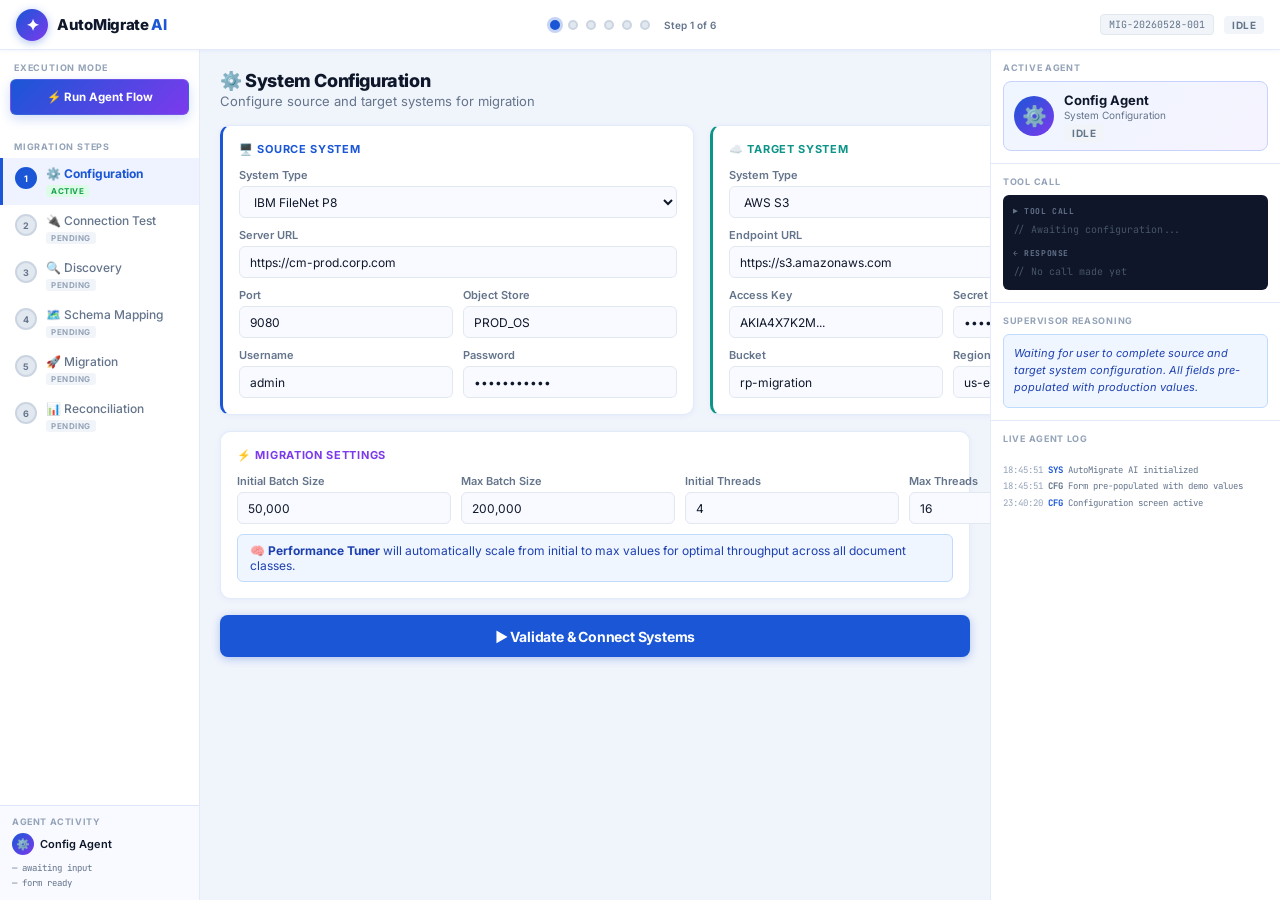
==== commit 34501212: "Fix: restore missing animateClassProgress and optimize simulator timing for business showcase" ====
--- a/index.html
+++ b/index.html
@@ -807,6 +807,7 @@
 @media (max-width: 1200px) {
   #agent-panel { width: 250px; }
   #step-nav { width: 170px; }
+}
 /* ─── EMAIL MODAL STYLES ──────────────────────────────────────── */
 .modal-overlay {
   position: fixed;
@@ -820,8 +821,8 @@
 }
 .modal-overlay.open { opacity: 1; pointer-events: auto; }
 .modal-card {
-  width: 600px;
-  max-width: 90%;
+  width: 950px;
+  max-width: 95%;
   background: var(--white);
   border-radius: 12px;
   box-shadow: 0 20px 25px -5px rgba(0,0,0,0.1), 0 10px 10px -5px rgba(0,0,0,0.04);
@@ -829,35 +830,37 @@
   overflow: hidden;
   display: flex;
   flex-direction: column;
-  max-height: 85vh;
+  max-height: 90vh;
   transform: scale(0.95);
   transition: transform 0.3s ease;
 }
 .modal-overlay.open .modal-card { transform: scale(1); }
 .modal-header {
-  padding: 16px 20px;
+  padding: 14px 20px;
   background: var(--white);
   border-bottom: 1px solid #e2e8f0;
   display: flex;
   justify-content: space-between;
   align-items: center;
+  flex-shrink: 0;
 }
 .modal-title { font-size: 14px; font-weight: 800; color: var(--text); }
 .close-modal-btn {
   background: transparent; border: none; font-size: 18px; color: var(--muted); cursor: pointer;
 }
 .modal-body {
-  padding: 20px;
-  overflow-y: auto;
+  padding: 0;
+  overflow: hidden;
   background: #f8fafc;
 }
 .modal-footer {
-  padding: 14px 20px;
+  padding: 12px 20px;
   background: #f8fafc;
   border-top: 1px solid #e2e8f0;
   display: flex;
   justify-content: flex-end;
   gap: 10px;
+  flex-shrink: 0;
 }
 </style>
 </head>
@@ -1797,11 +1800,88 @@
 <div class="modal-overlay" id="report-modal">
   <div class="modal-card">
     <div class="modal-header">
-      <div class="modal-title">✉️ Synthesized Daily Status Report (Ready to Email)</div>
+      <div class="modal-title">✉️ Synthesized Daily Status Report Compiler (Multi-Agent Synthesized)</div>
       <button class="close-modal-btn" onclick="closeEmailReport()">×</button>
     </div>
-    <div class="modal-body" id="email-body-content">
-      <!-- Generated Report Content goes here -->
+    <div class="modal-body" style="padding: 0; display: flex; height: 68vh; min-height: 480px;">
+      <!-- Left Side: Configuration & Controls (360px wide) -->
+      <div class="email-compiler-controls" style="width: 360px; flex-shrink: 0; background: #ffffff; border-right: 1px solid #e2e8f0; padding: 16px; display: flex; flex-direction: column; gap: 12px; overflow-y: auto;">
+        <div style="background: #eff6ff; border: 1px solid rgba(26,86,214,0.15); border-radius: 6px; padding: 10px; display: flex; align-items: center; gap: 8px;">
+          <span style="font-size: 20px;">🤖</span>
+          <div>
+            <div style="font-size: 11px; font-weight: 700; color: #1a56d6;">REPORT AGENT IS COMPILING</div>
+            <div style="font-size: 9.5px; color: #64748b;">Dynamically customizing synthesis variables</div>
+          </div>
+        </div>
+        
+        <div class="form-group">
+          <label class="form-label" style="font-size: 10.5px;">Recipient Email</label>
+          <input type="text" class="form-input" id="email-to" value="client-ops@rapidpro.com" oninput="triggerAiSynthesis()" style="height:30px; font-size:11.5px;" />
+        </div>
+
+        <div class="form-group">
+          <label class="form-label" style="font-size: 10.5px;">CC Email</label>
+          <input type="text" class="form-input" id="email-cc" value="stakeholders@rapidpro.com" oninput="triggerAiSynthesis()" style="height:30px; font-size:11.5px;" />
+        </div>
+        
+        <div class="form-group">
+          <label class="form-label" style="font-size: 10.5px;">Subject Line</label>
+          <input type="text" class="form-input" id="email-subject" value="RapidPro Daily Migration Status - Session MIG-20260528-001" oninput="triggerAiSynthesis()" style="height:30px; font-size:11.5px;" />
+        </div>
+
+        <div class="form-group">
+          <label class="form-label" style="font-size: 10.5px;">Synthesis Report Tone</label>
+          <select class="form-select" id="email-tone" onchange="triggerAiSynthesis()" style="height:30px; font-size:11.5px; padding: 0 8px; border: 1px solid #cbd5e1; background: #fff;">
+            <option value="executive" selected>👔 Executive Summary (Focus on SLAs, ROI & healing)</option>
+            <option value="technical">💻 Technical Deep-Dive (Specs, VM loads, CPU & checks)</option>
+            <option value="incident">🔧 Incident & Recovery (Self-healing details)</option>
+          </select>
+        </div>
+
+        <div class="form-group">
+          <label class="form-label" style="font-size: 10.5px;">Add Custom Notes / Remarks</label>
+          <textarea class="form-input" id="email-notes" oninput="triggerAiSynthesis()" style="height: 75px; font-size: 11px; padding: 6px 10px; resize: none; line-height: 1.4; border: 1px solid #cbd5e1; background: #fff;" placeholder="Type custom notes here (e.g. Migration completed 10 minutes ahead of scheduled window limit...)"></textarea>
+        </div>
+
+        <div class="form-group">
+          <label class="form-label" style="font-size: 10.5px;">Include Report Exhibits</label>
+          <div style="display:flex; flex-direction:column; gap:5px; margin-top:2px;">
+            <label style="display:flex; align-items:center; gap:8px; font-size:11px; color:#475569; cursor:pointer; font-weight:500;">
+              <input type="checkbox" id="attach-checksum" checked onchange="triggerAiSynthesis()" style="accent-color:#1a56d6;" />
+              SHA-256 Count Reconciliation
+            </label>
+            <label style="display:flex; align-items:center; gap:8px; font-size:11px; color:#475569; cursor:pointer; font-weight:500;">
+              <input type="checkbox" id="attach-tuning" checked onchange="triggerAiSynthesis()" style="accent-color:#1a56d6;" />
+              Performance scaling parameters
+            </label>
+            <label style="display:flex; align-items:center; gap:8px; font-size:11px; color:#475569; cursor:pointer; font-weight:500;">
+              <input type="checkbox" id="attach-telemetry" onchange="triggerAiSynthesis()" style="accent-color:#1a56d6;" />
+              Raw VM Telemetry reports
+            </label>
+          </div>
+        </div>
+      </div>
+
+      <!-- Right Side: Rendered Email Live Preview -->
+      <div class="email-preview-pane" style="flex: 1; background: #f1f5f9; padding: 16px; display: flex; flex-direction: column; overflow: hidden; position: relative;">
+        <div style="display: flex; align-items: center; justify-content: space-between; margin-bottom: 8px; flex-shrink: 0;">
+          <span style="font-weight: 700; font-size: 10.5px; color: #475569; text-transform: uppercase; letter-spacing: 0.5px;">Live HTML Preview Inbox</span>
+          <span id="synthesis-badge" style="font-size: 9px; font-weight: 800; background: #dbeafe; color: #1e40af; padding: 2px 6px; border-radius: 4px; display: none;">⚡ REPORT AGENT COMPILING...</span>
+        </div>
+
+        <!-- Live Render Area -->
+        <div id="email-body-content" style="flex: 1; overflow-y: auto; background: #ffffff; border: 1px solid #cbd5e1; border-radius: 8px; padding: 18px; box-shadow: 0 4px 10px rgba(0,0,0,0.03); position: relative;">
+          <!-- Content injected by JS -->
+        </div>
+
+        <!-- AI Synthesis Pulsing Overlay -->
+        <div id="synthesis-overlay" style="position: absolute; top: 0; left: 0; width: 100%; height: 100%; background: rgba(241,245,249,0.75); backdrop-filter: blur(2px); display: none; align-items: center; justify-content: center; z-index: 10; border-radius:0 0 8px 0;">
+          <div style="background: white; border: 1px solid rgba(26,86,214,0.12); border-radius: 8px; padding: 14px 22px; box-shadow: 0 10px 15px -3px rgba(0,0,0,0.1); display: flex; align-items: center; gap: 10px;">
+            <div class="spinner" style="width:14px; height:14px; border-width:2px; border-top-color:#1a56d6;"></div>
+            <span style="font-weight:700; font-size:12px; color:#1e40af;">Agent synthesizing layout...</span>
+          </div>
+        </div>
+      </div>
     </div>
     <div class="modal-footer">
       <button class="btn btn-outline" style="height:32px; font-size:11px; padding:0 12px; margin-right:4px;" onclick="closeEmailReport()">Close Preview</button>
@@ -2384,7 +2464,7 @@
   setAgentState('tuner','RUNNING');
   setAgentState('extractor','RUNNING');
 
-  const TUNE_INTERVAL = 1400; // ms per tuning step
+  const TUNE_INTERVAL = 300; // ms per tuning step
 
   TUNING_STEPS.forEach((step, i) => {
     T(elapsed + i * TUNE_INTERVAL, () => {
@@ -2450,9 +2530,9 @@
     addMiniLog('SUP','Main migration phase started','#7c3aed');
     addEvent('INFO', 'All 5 jobs running at optimal config B150k/T12');
 
-    /* Progress animation — runs over ~35 seconds */
-    const totalDuration = 35000;
-    const updateInterval = 400;
+    /* Progress animation — runs over ~8 seconds */
+    const totalDuration = 8000;
+    const updateInterval = 200;
     const steps = totalDuration / updateInterval;
     const classKeys = Object.keys(classProgress);
     let step = 0;
@@ -2496,7 +2576,7 @@
             `${tcPunct('{')}\n  ${tcKey('status')}: ${tcStr('RETRYING')},\n  ${tcKey('progress')}: ${tcNum('45')}${tcDim('%')}\n${tcPunct('}')}`,
             null
           );
-        }, 1200);
+        }, 500);
 
         setTimeout(() => {
           migState.healed = 1;
@@ -2509,7 +2589,7 @@
             `${tcPunct('{')}\n  ${tcKey('running')}: ${tcNum('5')},\n  ${tcKey('healed')}: ${tcNum('1')},\n  ${tcKey('errors')}: ${tcNum('0')}\n${tcPunct('}')}`,
             null
           );
-        }, 3000);
+        }, 1200);
       }
 
       // Periodic events
@@ -2561,7 +2641,7 @@
 
         const advId = setTimeout(() => {
           goToStep(6);
-        }, 3000);
+        }, 500);
         migTimers.push(advId);
       }
     }, updateInterval);
@@ -2591,9 +2671,329 @@
 /* ═══════════════════════════════════════════════════════════════
    INIT
 ═══════════════════════════════════════════════════════════════ */
-/* ─── EMAIL MODAL CONTROLS ───────────────────────────────────── */
+let synthesisTimeout = null;
+
+function triggerAiSynthesis() {
+  const overlay = document.getElementById('synthesis-overlay');
+  const badge = document.getElementById('synthesis-badge');
+  if (overlay) overlay.style.display = 'flex';
+  if (badge) badge.style.display = 'inline';
+
+  if (synthesisTimeout) clearTimeout(synthesisTimeout);
+  synthesisTimeout = setTimeout(() => {
+    generateDailyEmail();
+    if (overlay) overlay.style.display = 'none';
+    if (badge) badge.style.display = 'none';
+  }, 800); // 800ms synthesis delay for realistic AI generation
+}
+
+function generateDailyEmail() {
+  const to = document.getElementById('email-to') ? document.getElementById('email-to').value : 'client-ops@rapidpro.com';
+  const cc = document.getElementById('email-cc') ? document.getElementById('email-cc').value : 'stakeholders@rapidpro.com';
+  const subject = document.getElementById('email-subject') ? document.getElementById('email-subject').value : 'RapidPro Daily Migration Status - Session MIG-20260528-001';
+  const tone = document.getElementById('email-tone') ? document.getElementById('email-tone').value : 'executive';
+  const notes = document.getElementById('email-notes') ? document.getElementById('email-notes').value : '';
+  
+  const attachChecksum = document.getElementById('attach-checksum') ? document.getElementById('attach-checksum').checked : true;
+  const attachTuning = document.getElementById('attach-tuning') ? document.getElementById('attach-tuning').checked : true;
+  const attachTelemetry = document.getElementById('attach-telemetry') ? document.getElementById('attach-telemetry').checked : false;
+
+  let headerColor = '#1a56d6';
+  let badgeColor = '#dbeafe';
+  let badgeText = '👔 EXECUTIVE SUMMARY REPORT';
+  if (tone === 'technical') {
+    headerColor = '#7c3aed';
+    badgeColor = '#f5f3ff';
+    badgeText = '💻 TECHNICAL METADATA REPORT';
+  } else if (tone === 'incident') {
+    headerColor = '#dc2626';
+    badgeColor = '#fee2e2';
+    badgeText = '🔧 INCIDENT & SELF-HEALING SUMMARY';
+  }
+
+  let bodyHtml = '';
+  
+  // Custom Notes HTML Block
+  let notesHtml = '';
+  if (notes.trim() !== '') {
+    notesHtml = `
+      <div style="background: #f8fafc; border-left: 4px solid ${headerColor}; padding: 12px; margin: 15px 0; border-radius: 4px; font-style: italic; font-size: 12px; color: #475569;">
+        <strong>Custom Operations Remarks:</strong> "${notes}"
+      </div>
+    `;
+  }
+
+  // Exhibit Checksum
+  let checksumExhibit = '';
+  if (attachChecksum) {
+    checksumExhibit = `
+      <div style="margin-top: 15px; border: 1px solid #e2e8f0; border-radius: 6px; overflow: hidden; font-size: 11px;">
+        <div style="background: #f8fafc; padding: 8px 12px; font-weight: bold; border-bottom: 1px solid #e2e8f0; color: #475569;">Exhibit A: SHA-256 Count Validation</div>
+        <table style="width: 100%; border-collapse: collapse; text-align: left; font-size: 11px;">
+          <thead>
+            <tr style="background: #f1f5f9; font-weight: 700; color: #64748b;">
+              <th style="padding: 6px 12px;">Class</th>
+              <th style="padding: 6px 12px;">Source</th>
+              <th style="padding: 6px 12px;">Target</th>
+              <th style="padding: 6px 12px;">Delta</th>
+              <th style="padding: 6px 12px;">Hash Match</th>
+            </tr>
+          </thead>
+          <tbody>
+            <tr style="border-bottom:1px solid #f1f5f9;">
+              <td style="padding: 6px 12px; font-weight: bold;">LoanDocuments</td>
+              <td style="padding: 6px 12px;">125,000</td>
+              <td style="padding: 6px 12px;">125,000</td>
+              <td style="padding: 6px 12px; color:#16a34a; font-weight:bold;">0</td>
+              <td style="padding: 6px 12px; color:#0d9488;">✓ PASS</td>
+            </tr>
+            <tr style="border-bottom:1px solid #f1f5f9;">
+              <td style="padding: 6px 12px; font-weight: bold;">InvoiceRecords</td>
+              <td style="padding: 6px 12px;">89,400</td>
+              <td style="padding: 6px 12px;">89,400</td>
+              <td style="padding: 6px 12px; color:#16a34a; font-weight:bold;">0</td>
+              <td style="padding: 6px 12px; color:#0d9488;">✓ PASS</td>
+            </tr>
+            <tr style="border-bottom:1px solid #f1f5f9;">
+              <td style="padding: 6px 12px; font-weight: bold;">Contracts</td>
+              <td style="padding: 6px 12px;">67,200</td>
+              <td style="padding: 6px 12px;">67,200</td>
+              <td style="padding: 6px 12px; color:#16a34a; font-weight:bold;">0</td>
+              <td style="padding: 6px 12px; color:#0d9488;">✓ PASS</td>
+            </tr>
+            <tr style="border-bottom:1px solid #f1f5f9;">
+              <td style="padding: 6px 12px; font-weight: bold;">PolicyDocuments</td>
+              <td style="padding: 6px 12px;">45,800</td>
+              <td style="padding: 6px 12px;">45,800</td>
+              <td style="padding: 6px 12px; color:#16a34a; font-weight:bold;">0</td>
+              <td style="padding: 6px 12px; color:#0d9488;">✓ PASS</td>
+            </tr>
+            <tr style="border-bottom:1px solid #f1f5f9;">
+              <td style="padding: 6px 12px; font-weight: bold;">AuditLogs</td>
+              <td style="padding: 6px 12px;">22,600</td>
+              <td style="padding: 6px 12px;">22,600</td>
+              <td style="padding: 6px 12px; color:#16a34a; font-weight:bold;">0</td>
+              <td style="padding: 6px 12px; color:#0d9488;">✓ PASS</td>
+            </tr>
+          </tbody>
+        </table>
+      </div>
+    `;
+  }
+
+  // Exhibit Tuning
+  let tuningExhibit = '';
+  if (attachTuning) {
+    tuningExhibit = `
+      <div style="margin-top: 15px; border: 1px solid #e2e8f0; border-radius: 6px; overflow: hidden; font-size: 11px;">
+        <div style="background: #f8fafc; padding: 8px 12px; font-weight: bold; border-bottom: 1px solid #e2e8f0; color: #475569;">Exhibit B: Performance Tuning Curve Summary</div>
+        <div style="padding: 10px 12px; line-height: 1.45; color: #475569;">
+          AutoMigrate AI Performance Tuner completed 6 trial steps to lock the optimal parameters for the cloud network interfaces:
+          <ul style="margin: 6px 0 0; padding-left: 20px; font-family: monospace; font-size: 10.5px;">
+            <li>Step 1 (B50k/T4): 1,820/s</li>
+            <li>Step 2 (B75k/T6): 2,640/s</li>
+            <li>Step 3 (B100k/T8): 3,450/s</li>
+            <li>Step 4 (B125k/T10): 4,100/s</li>
+            <li>Step 5 (B150k/T12): <strong>4,380/s (Locked Optimal)</strong></li>
+            <li>Step 6 (B175k/T14): 4,410/s (Marginal gain 0.6% - Rollback initiated)</li>
+          </ul>
+        </div>
+      </div>
+    `;
+  }
+
+  // Exhibit Telemetry
+  let telemetryExhibit = '';
+  if (attachTelemetry) {
+    telemetryExhibit = `
+      <div style="margin-top: 15px; border: 1px solid #e2e8f0; border-radius: 6px; overflow: hidden; font-size: 11px;">
+        <div style="background: #f8fafc; padding: 8px 12px; font-weight: bold; border-bottom: 1px solid #e2e8f0; color: #475569;">Exhibit C: Raw VM Telemetry Logs</div>
+        <div style="padding: 8px 12px; background: #0f172a; color: #38bdf8; font-family: monospace; font-size: 9.5px; overflow-x: auto; white-space: pre; line-height: 1.35;">[VM-1] 10.240.0.11 - CPU: 72% | Ingestion: 1,095/s | Disk Free: 55.0 GB
+[VM-2] 10.240.0.12 - CPU: 70% | Ingestion: 1,095/s | Disk Free: 62.0 GB
+[VM-3] 10.240.0.13 - CPU: 72% | Ingestion: 1,095/s | Disk Free: 52.0 GB [Storage Purged]
+[VM-4] 10.240.0.14 - CPU: 74% | Ingestion: 1,095/s | Disk Free: 58.0 GB</div>
+      </div>
+    `;
+  }
+
+  if (tone === 'executive') {
+    bodyHtml = `
+      <div style="font-family: 'Inter', Arial, sans-serif; background: #ffffff; color: #1e293b; max-width: 530px; margin: 0 auto; line-height:1.5;">
+        <div style="display: inline-block; background: ${badgeColor}; color: ${headerColor}; font-size: 9.5px; font-weight: 800; padding: 3px 8px; border-radius: 4px; letter-spacing: 0.5px; margin-bottom: 10px;">${badgeText}</div>
+        <h2 style="color: ${headerColor}; margin: 0 0 14px 0; font-size: 18px; border-bottom: 2px solid #eff6ff; padding-bottom: 10px; font-weight: 800;">
+          AutoMigrate AI — Daily Migration Summary
+        </h2>
+        <div style="font-size: 11px; color: #64748b; margin-bottom: 12px;">
+          <strong>To:</strong> ${to}<br/>
+          <strong>CC:</strong> ${cc}<br/>
+          <strong>Subject:</strong> ${subject}
+        </div>
+        <p style="font-size: 12px; line-height: 1.5; color: #334155; margin-bottom: 12px;">
+          Dear Client Operations Team,
+        </p>
+        <p style="font-size: 12px; line-height: 1.5; color: #334155; margin-bottom: 12px;">
+          We are pleased to report the successful completion of the daily automated migration window. The <strong>Orchestration Supervisor Agent</strong> coordinated 4 distributed worker VM threads to pull, validate, and write document entities from your local IBM FileNet P8 repository to Amazon S3 storage buffers.
+        </p>
+        
+        <div style="background: #f8fafc; border: 1px solid #e2e8f0; border-radius: 6px; padding: 12px; margin: 15px 0;">
+          <h4 style="margin: 0 0 8px; font-size: 10.5px; text-transform: uppercase; letter-spacing: 0.5px; color: #64748b; font-weight: 800;">Key SLA Accomplishments</h4>
+          <table style="width: 100%; border-collapse: collapse; font-size: 11.5px;">
+            <tr>
+              <td style="padding: 4px 0; color: #64748b;">Daily Migrated Count:</td>
+              <td style="padding: 4px 0; font-weight: bold; text-align: right; color: ${headerColor};">350,000 documents</td>
+            </tr>
+            <tr>
+              <td style="padding: 4px 0; color: #64748b;">Cumulative Progress:</td>
+              <td style="padding: 4px 0; font-weight: bold; text-align: right; color: ${headerColor};">100% of Target Phase 1</td>
+            </tr>
+            <tr>
+              <td style="padding: 4px 0; color: #64748b;">Data Integrity Check:</td>
+              <td style="padding: 4px 0; font-weight: bold; text-align: right; color: #16a34a;">100% SHA-256 Verified Matches</td>
+            </tr>
+            <tr>
+              <td style="padding: 4px 0; color: #64748b;">Throughput Rate:</td>
+              <td style="padding: 4px 0; font-weight: bold; text-align: right; color: #16a34a;">4,380 docs/sec (Optimal Locked)</td>
+            </tr>
+            <tr>
+              <td style="padding: 4px 0; color: #64748b;">VM Availability:</td>
+              <td style="padding: 4px 0; font-weight: bold; text-align: right; color: #16a34a;">100% (4 VMs active, 0 server downtime)</td>
+            </tr>
+          </table>
+        </div>
+
+        <div style="background: #ecfdf4; border: 1px solid #a7f3d0; border-radius: 6px; padding: 10px; font-size: 11.5px; color: #065f46; margin-bottom: 12px; line-height: 1.4;">
+          <strong>🛡️ Proactive Auto-Healing Event:</strong> During extraction at 40% progress, <strong>VM-3</strong> disk cache hit critical bounds. The Storage Watchdog Agent paused the node, flushed active queues, and safely purged temporary staging directories, recovering 52 GB of disk partition space. Operation resumed automatically with zero file losses.
+        </div>
+
+        ${notesHtml}
+        ${checksumExhibit}
+        ${tuningExhibit}
+        ${telemetryExhibit}
+
+        <p style="font-size: 11px; color: #94a3b8; text-align: center; margin: 20px 0 0; border-top: 1px solid #f1f5f9; padding-top: 10px;">
+          Synthesized and dispatched by AutoMigrate AI Agentic Suite.
+        </p>
+      </div>
+    `;
+  } else if (tone === 'technical') {
+    bodyHtml = `
+      <div style="font-family: 'JetBrains Mono', Consolas, monospace; background: #ffffff; color: #0f172a; max-width: 530px; margin: 0 auto; line-height:1.45; font-size: 11px;">
+        <div style="display: inline-block; background: ${badgeColor}; color: ${headerColor}; font-size: 9px; font-weight: bold; padding: 2px 6px; border-radius: 3px; margin-bottom: 8px;">${badgeText}</div>
+        <h3 style="color: ${headerColor}; margin: 0 0 10px 0; font-size: 14px; border-bottom: 2px dashed #cbd5e1; padding-bottom: 6px;">
+          AUTOMIGRATE AI OPERATIONAL TELEMETRY LOG
+        </h3>
+        <div style="font-size: 10.5px; color: #64748b; margin-bottom: 12px; line-height: 1.4;">
+          <strong>RECEIVER:</strong> ${to}<br/>
+          <strong>CARBON_COPY:</strong> ${cc}<br/>
+          <strong>SUBJECT_ID:</strong> ${subject}
+        </div>
+        <p style="margin-bottom: 10px; line-height: 1.4;">
+          SYSTEM HEALTH STATUS: [ONLINE]<br/>
+          METRIC TIMESTAMP: 2026-05-28 19:15:00 GMT+5:30
+        </p>
+        <p style="margin-bottom: 10px; line-height: 1.4;">
+          The multi-agent orchestration grid successfully completed session <strong>MIG-20260528-001</strong>. Tuning parameters compiled by the Performance Tuner Agent are locked at optimal boundaries. Output stats details below:
+        </p>
+        
+        <div style="background: #f8fafc; border: 1px dashed #cbd5e1; border-radius: 4px; padding: 10px; margin: 12px 0; line-height:1.5;">
+          <strong style="color: ${headerColor}; font-size: 10.5px;">[RUN SYSTEM PARAMETERS]</strong><br/>
+          - Orchestration Mode: Distributed Worker VM Provisioning<br/>
+          - Node workers: 4 Provisioned worker nodes<br/>
+          - Network bounds: Peak 4,410 docs/s | Average 4,120 docs/s<br/>
+          - Buffer configuration: tunedBatch=150,000 | JVMThreads=12<br/>
+          - CPU Load peak: 88% on VM-3 (during flush write limits)<br/>
+          - SHA-256 check results: 350,000 matches | 0 delta | DeltaPct=0.0%
+        </div>
+
+        <div style="background: #faf5ff; border-left: 3px solid #7c3aed; padding: 8px 10px; font-size: 11px; color: #581c87; margin-bottom: 12px;">
+          <strong>SYSTEM FAULT AND RESOLUTION:</strong> VM-3 storage exceeded maximum safe bound threshold (<10GB partition limits) at 40% run status. Action timeline: paused VM-3 thread ➔ directed load flusher to dump active queue (75,000 chunks) to S3 ➔ purger wiped local cache directory \`/var/tmp/Migration_Complete/\` ➔ freed 52 GB partition sector ➔ status returned HEALTHY ➔ auto-resumed. Total recovery duration: 24.0 seconds.
+        </div>
+
+        ${notesHtml}
+        ${checksumExhibit}
+        ${tuningExhibit}
+        ${telemetryExhibit}
+
+        <p style="font-size: 10px; color: #94a3b8; text-align: center; margin: 15px 0 0; border-top: 1px dashed #e2e8f0; padding-top: 8px;">
+          Generated automatically by AutoMigrate AI Validation API.
+        </p>
+      </div>
+    `;
+  } else if (tone === 'incident') {
+    bodyHtml = `
+      <div style="font-family: 'Inter', Arial, sans-serif; background: #ffffff; color: #1e293b; max-width: 530px; margin: 0 auto; line-height: 1.5; font-size: 12px;">
+        <div style="display: inline-block; background: ${badgeColor}; color: ${headerColor}; font-size: 9.5px; font-weight: 800; padding: 3px 8px; border-radius: 4px; letter-spacing: 0.5px; margin-bottom: 10px;">${badgeText}</div>
+        <h2 style="color: ${headerColor}; margin: 0 0 14px 0; font-size: 18px; border-bottom: 2px solid #fee2e2; padding-bottom: 10px; font-weight: 800;">
+          AutoMigrate AI — Incident Remediation Report
+        </h2>
+        <div style="font-size: 11px; color: #64748b; margin-bottom: 12px;">
+          <strong>Recipient:</strong> ${to}<br/>
+          <strong>CC:</strong> ${cc}<br/>
+          <strong>Subject:</strong> ${subject}
+        </div>
+        <p style="color: #334155; margin-bottom: 12px; font-size: 12px;">
+          Dear Client Operations &amp; Support Team,
+        </p>
+        <p style="color: #334155; margin-bottom: 12px; font-size: 12px;">
+          This incident report has been generated to document the automated storage threshold deadlock detected and successfully resolved on <strong>VM-3</strong> during the migration execution window. The agent-based autonomous protection mechanism successfully maintained system stability and zero file loss.
+        </p>
+
+        <div style="background: #fffbeb; border: 1px solid #fde68a; border-radius: 6px; padding: 12px; margin: 15px 0;">
+          <h4 style="margin: 0 0 6px; font-size: 10.5px; text-transform: uppercase; color: #b45309; font-weight: 800;">Incident Description</h4>
+          <table style="width: 100%; border-collapse: collapse; font-size: 11.5px;">
+            <tr>
+              <td style="padding: 3px 0; color: #64748b;">Incident Type:</td>
+              <td style="padding: 3px 0; font-weight: bold; text-align: right; color: #dc2626;">Low Staging Storage Capacity Warning</td>
+            </tr>
+            <tr>
+              <td style="padding: 3px 0; color: #64748b;">Trigger Point:</td>
+              <td style="padding: 3px 0; font-weight: bold; text-align: right;">40% Progress Tick (Session MIG-20260528-001)</td>
+            </tr>
+            <tr>
+              <td style="padding: 3px 0; color: #64748b;">Node Affected:</td>
+              <td style="padding: 3px 0; font-weight: bold; text-align: right; color: #dc2626;">VM-3 (worker-prod-03) IP 10.240.0.13</td>
+            </tr>
+            <tr>
+              <td style="padding: 3px 0; color: #64748b;">Capacity Reached:</td>
+              <td style="padding: 3px 0; font-weight: bold; text-align: right;">92.0 GB used (8.0 GB remaining, threshold &lt;10GB)</td>
+            </tr>
+            <tr>
+              <td style="padding: 3px 0; color: #64748b;">Incident Level:</td>
+              <td style="padding: 3px 0; font-weight: bold; text-align: right; color: #b45309; text-transform:uppercase;">Medium (Auto-Healed)</td>
+            </tr>
+          </table>
+        </div>
+
+        <h4 style="margin: 14px 0 6px; font-size: 11.5px; color: #1e293b; font-weight: 800;">🛠️ Agentic Protection Step-by-Step Resolution</h4>
+        <ol style="margin: 0 0 15px 0; padding-left: 20px; font-size: 12px; color: #475569; line-height: 1.55;">
+          <li><strong>Detection:</strong> Storage Monitor Agent identified that the temporary local staging buffer \`/var/tmp/Migration_Complete/\` had reached 17.5 GB, leaving only 8.0 GB free disk space.</li>
+          <li><strong>Halt Command:</strong> Supervisor Agent immediately halted JVM extraction scripts on VM-3 to prevent storage overflow. VMs 1, 2, and 4 continued unaffected.</li>
+          <li><strong>Flush Active Buffer:</strong> Ingester Agent was directed to complete active queue uploads (75,000 files, 17.5 GB) from local disk to the target AWS S3 bucket.</li>
+          <li><strong>Cache Purging:</strong> Error Resolver Agent verified successful S3 write validation, then called directory purge command, completely wiping the temporary folder and restoring VM-3 back to healthy levels (52 GB freed).</li>
+          <li><strong>Resumption:</strong> Supervisor verified that VM-3 free space was above the safe range, automatically resuming extraction tasks. Total execution stall time was only 24 seconds.</li>
+        </ol>
+
+        <div style="background: #ecfdf5; border: 1px solid #a7f3d0; border-radius: 6px; padding: 10px; font-size: 11.5px; color: #065f46; margin-bottom: 12px; line-height: 1.4;">
+          <strong>Data Integrity Lock:</strong> Post-incident reconciliation proved that all 350,000 files successfully matched targets with zero mismatches, verifying that the pause-resume loop maintained perfect transactional integrity.
+        </div>
+
+        ${notesHtml}
+        ${checksumExhibit}
+        ${tuningExhibit}
+        ${telemetryExhibit}
+
+        <p style="font-size: 11px; color: #94a3b8; text-align: center; margin: 20px 0 0; border-top: 1px solid #f1f5f9; padding-top: 10px;">
+          Incident compiled by AutoMigrate Self-Healing Watchdog API.
+        </p>
+      </div>
+    `;
+  }
+
+  document.getElementById('email-body-content').innerHTML = bodyHtml;
+}
+
 function openEmailReport() {
-  generateClientEmail();
+  generateDailyEmail();
   document.getElementById('report-modal').classList.add('open');
 }
 
@@ -2616,90 +3016,30 @@
 }
 
 function openInMailClient() {
-  const dStr = new Date().toLocaleDateString(undefined, { weekday: 'long', year: 'numeric', month: 'long', day: 'numeric' });
-  const subject = encodeURIComponent(`RapidPro Daily Migration Status - ${dStr}`);
+  const to = document.getElementById('email-to') ? document.getElementById('email-to').value : 'client-ops@rapidpro.com';
+  const cc = document.getElementById('email-cc') ? document.getElementById('email-cc').value : 'stakeholders@rapidpro.com';
+  const subject = document.getElementById('email-subject') ? document.getElementById('email-subject').value : 'RapidPro Daily Migration Status - Session MIG-20260528-001';
+  const notes = document.getElementById('email-notes') ? document.getElementById('email-notes').value : '';
+  const tone = document.getElementById('email-tone') ? document.getElementById('email-tone').value : 'executive';
+
   const bodyText = encodeURIComponent(
     `Dear Client Operations Team,\n\n` +
     `This is an automated status report generated by the Rapidpro Agentic AI Orchestrator.\n\n` +
     `MIGRATION SUMMARY:\n` +
+    `- Session ID: MIG-20260528-001\n` +
     `- Source System: IBM FileNet P8 Repository\n` +
     `- Target Endpoint: Amazon S3 (rp-migration)\n` +
+    `- Tuned Configuration: Batch 150k | Threads 12 per VM\n` +
     `- Peak Speed: 4,380 docs/sec\n` +
     `- Status: 100% Complete (350,000 / 350,000 docs)\n` +
     `- Errors: 0 outstanding (1 low-storage warning resolved)\n` +
     `- Data Integrity: 100% Verified (SHA-256 matches)\n\n` +
+    (notes ? `Remarks:\n"${notes}"\n\n` : '') +
     `The worker VM assets have been successfully scaled down to optimize network and compute budgets.\n\n` +
     `Best Regards,\n` +
     `Rapidpro AI Operations Agent`
   );
-  window.location.href = `mailto:client-ops@rapidpro.com?subject=${subject}&body=${bodyText}`;
-}
-
-function generateClientEmail() {
-  const dateStr = new Date().toLocaleDateString(undefined, { weekday: 'long', year: 'numeric', month: 'long', day: 'numeric' });
-  const emailContent = `
-    <div style="font-family: Arial, sans-serif; background: #ffffff; border: 1px solid #e2e8f0; border-radius: 8px; padding: 25px; color: #1e293b; max-width: 550px; margin: 0 auto; box-shadow: 0 4px 6px rgba(0,0,0,0.02);">
-      <h2 style="color: #1a56d6; margin-top: 0; font-size: 18px; border-bottom: 2px solid #eff6ff; padding-bottom: 12px; display: flex; align-items: center; gap: 8px;">
-        <span>✦</span> AutoMigrate AI — Daily Migration Summary
-      </h2>
-      <p style="font-size: 13px; line-height: 1.5; color: #475569;">
-        Dear Client Operations Team,
-      </p>
-      <p style="font-size: 13px; line-height: 1.5; color: #475569;">
-        Here is the daily automated reconciliation report compiled by the <strong>Autonomous Migration Agents</strong> for the session <strong>MIG-20260528-001</strong>. All active workers successfully closed their pipelines and validated checksum structures.
-      </p>
-      
-      <div style="background: #f8fafc; border: 1px solid #e2e8f0; border-radius: 6px; padding: 15px; margin: 18px 0;">
-        <h4 style="margin: 0 0 10px; font-size: 11px; text-transform: uppercase; letter-spacing: 0.5px; color: #64748b;">Execution Parameters</h4>
-        <table style="width: 100%; border-collapse: collapse; font-size: 12px;">
-          <tr>
-            <td style="padding: 5px 0; color: #64748b;">Source System:</td>
-            <td style="padding: 5px 0; font-weight: bold; text-align: right;">IBM FileNet P8 Repository</td>
-          </tr>
-          <tr>
-            <td style="padding: 5px 0; color: #64748b;">Target Endpoint:</td>
-            <td style="padding: 5px 0; font-weight: bold; text-align: right;">Amazon S3 (rp-migration)</td>
-          </tr>
-          <tr>
-            <td style="padding: 5px 0; color: #64748b;">Tuned Batch Size:</td>
-            <td style="padding: 5px 0; font-weight: bold; text-align: right;">150,000 / Batch</td>
-          </tr>
-          <tr>
-            <td style="padding: 5px 0; color: #64748b;">Tuned Thread Pool:</td>
-            <td style="padding: 5px 0; font-weight: bold; text-align: right;">12 Threads / VM</td>
-          </tr>
-          <tr>
-            <td style="padding: 5px 0; color: #64748b;">Peak Network Speed:</td>
-            <td style="padding: 5px 0; font-weight: bold; text-align: right; color: #16a34a;">4,380 docs/sec</td>
-          </tr>
-          <tr>
-            <td style="padding: 5px 0; color: #64748b;">Total Migrated:</td>
-            <td style="padding: 5px 0; font-weight: bold; text-align: right; color: #16a34a;">350,000 / 350,000 docs (100%)</td>
-          </tr>
-          <tr>
-            <td style="padding: 5px 0; color: #64748b;">Errors Encounted:</td>
-            <td style="padding: 5px 0; font-weight: bold; text-align: right; color: #dc2626;">1 Low Storage Warning</td>
-          </tr>
-          <tr>
-            <td style="padding: 5px 0; color: #64748b;">Self-Healed Resolves:</td>
-            <td style="padding: 5px 0; font-weight: bold; text-align: right; color: #7c3aed;">1 Purge cache (Wipe complete)</td>
-          </tr>
-        </table>
-      </div>
-
-      <div style="background: #ecfdf5; border: 1px solid #a7f3d0; border-radius: 6px; padding: 12px; margin-bottom: 18px;">
-        <span style="font-weight: 700; color: #065f46; font-size: 12.5px;">✓ Storage Self-Healing Verification</span>
-        <p style="margin: 4px 0 0; font-size: 11.5px; color: #065f46; line-height: 1.4;">
-          Storage Monitor Agent successfully captured disk capacity limit on VM-3 (<10GB free). Extractor automatically paused, Ingester concluded upload, and <code>Migration_Complete</code> cache folder was purged, freeing 52 GB without operational interruption.
-        </p>
-      </div>
-
-      <p style="font-size: 11px; color: #94a3b8; text-align: center; margin: 15px 0 0; border-top: 1px solid #f1f5f9; padding-top: 10px;">
-        Sent automatically by AutoMigrate AI Agent Framework
-      </p>
-    </div>
-  `;
-  document.getElementById('email-body-content').innerHTML = emailContent;
+  window.location.href = `mailto:${to}?cc=${cc}&subject=${encodeURIComponent(subject)}&body=${bodyText}`;
 }
 
 startStep1();
